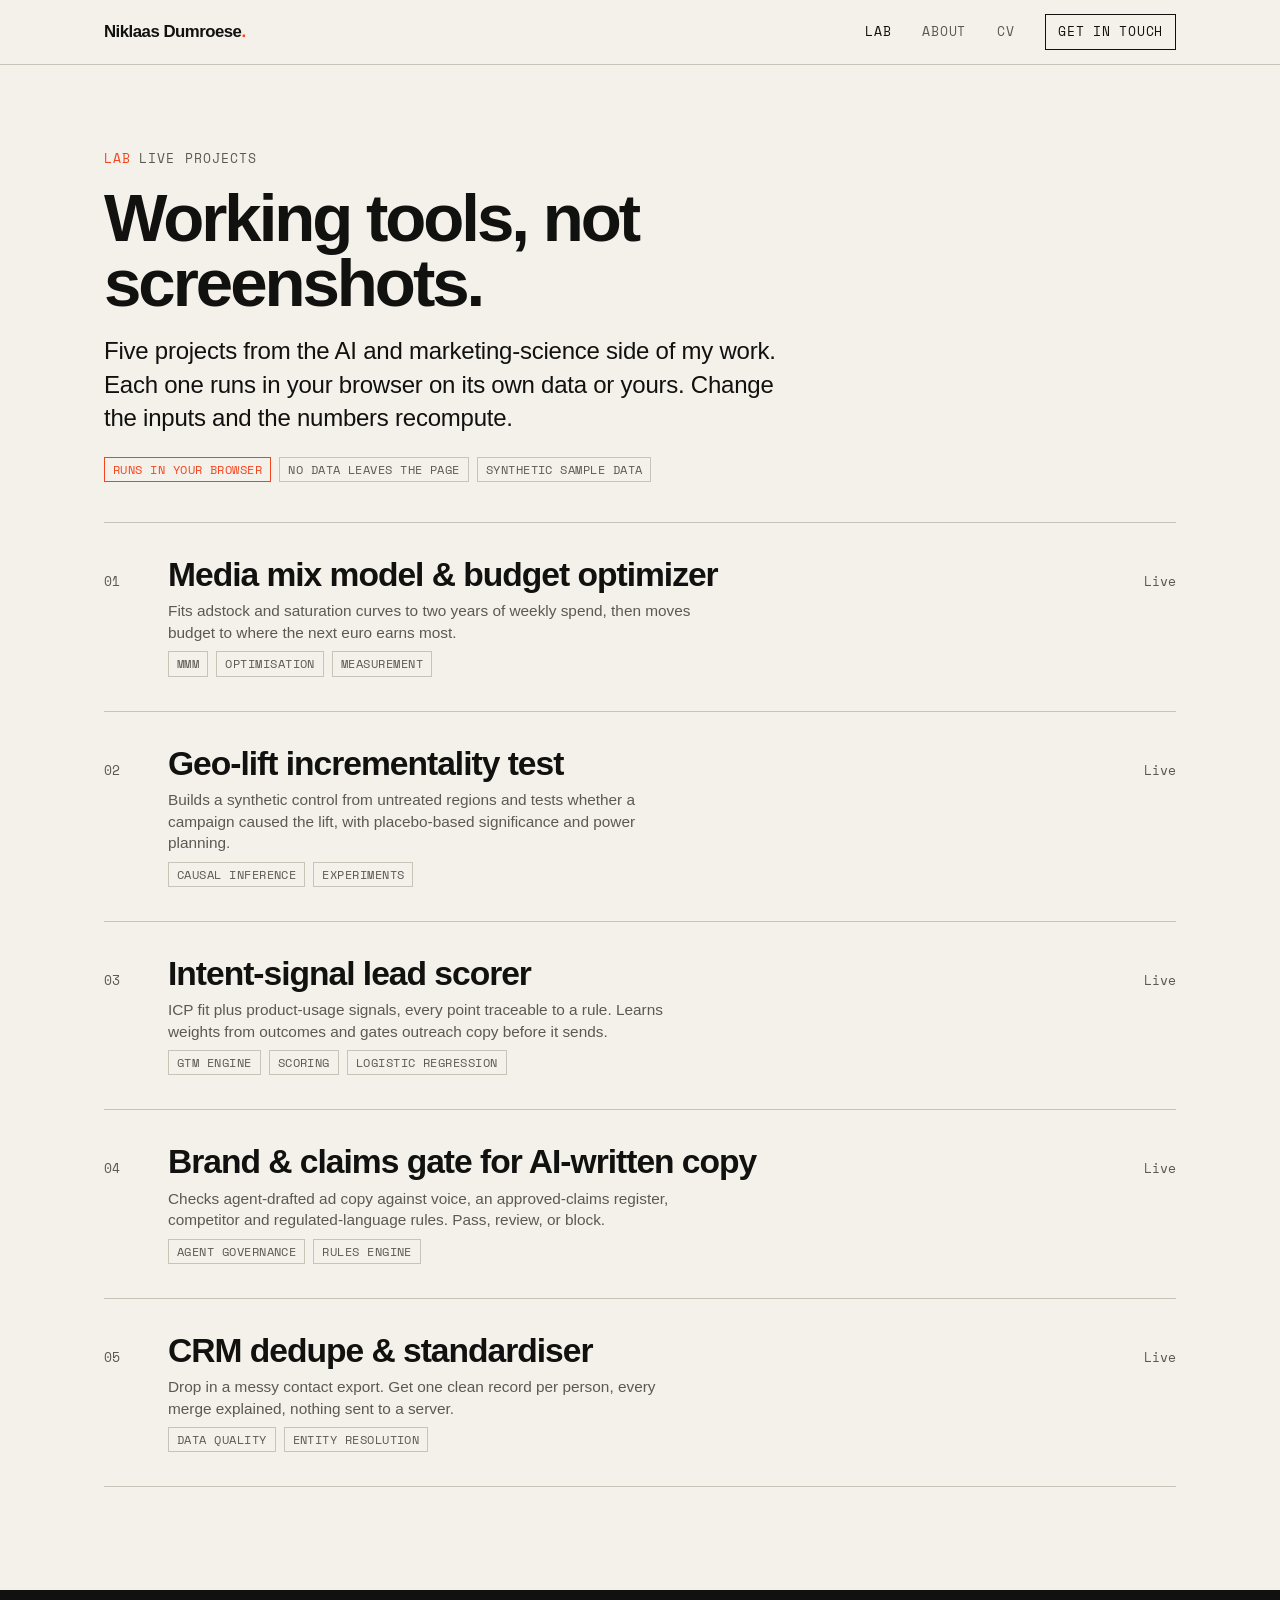
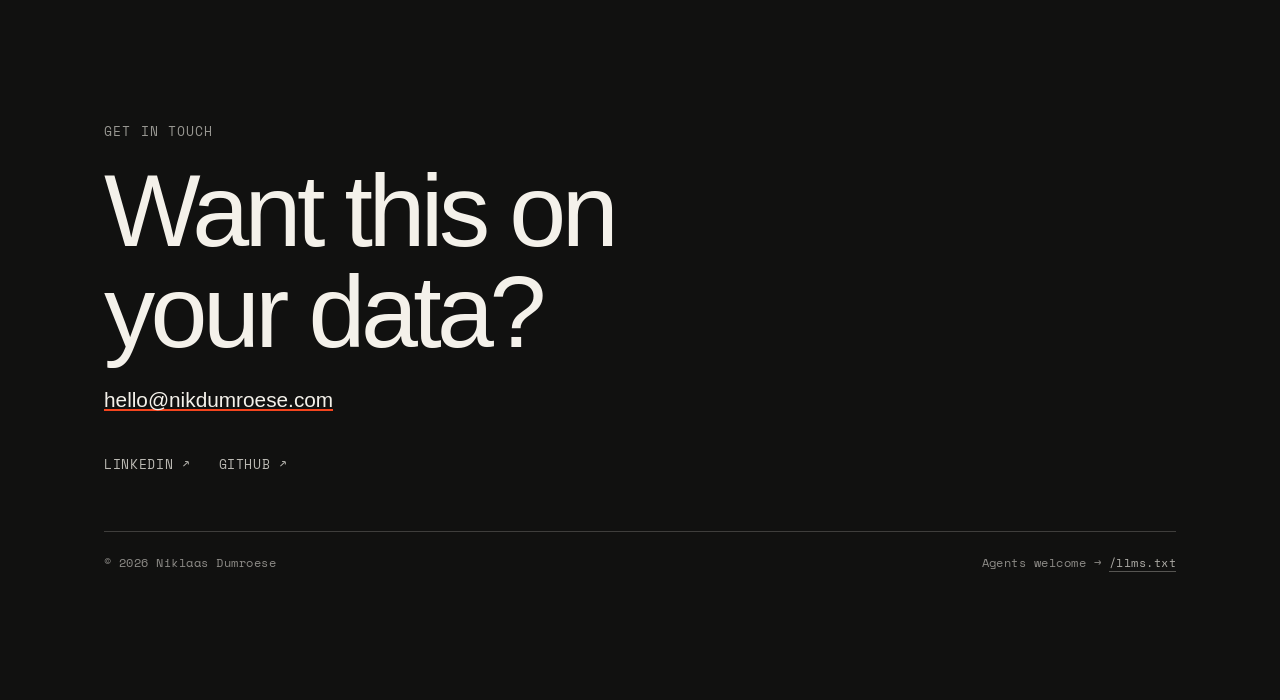
==== lab/index.html @ 2e61743e "Add Lab: five live in-browser AI/marketing-science demos MMM budget optimizer, geo-lift incrementali" ====
<!doctype html>
<html lang="en" class="no-js">
<head>
<script>document.documentElement.className=document.documentElement.className.replace("no-js","js");</script>
<meta charset="utf-8" />
<meta name="viewport" content="width=device-width, initial-scale=1" />
<title>Lab — Nik Dumroese</title>
<meta name="description" content="Five working AI and marketing-science tools you can run in the browser: media mix modelling, geo-lift testing, lead scoring, copy governance, CRM dedupe." />
<link rel="canonical" href="https://nikdumroese.com/lab/" />
<meta name="robots" content="index, follow" />
<meta name="author" content="Niklaas Dumroese" />
<meta name="theme-color" content="#F4F1EA" />
<link rel="icon" href="../assets/favicon.svg" type="image/svg+xml" />
<meta property="og:site_name" content="Niklaas Dumroese" />
<meta property="og:type" content="website" />
<meta property="og:url" content="https://nikdumroese.com/lab/" />
<meta property="og:title" content="Lab — Nik Dumroese" />
<meta property="og:description" content="Five working AI and marketing-science tools you can run in the browser: media mix modelling, geo-lift testing, lead scoring, copy governance, CRM dedupe." />
<meta property="og:image" content="https://nikdumroese.com/assets/og.png" />
<meta name="twitter:card" content="summary_large_image" />
<link rel="preconnect" href="https://fonts.googleapis.com" />
<link rel="preconnect" href="https://fonts.gstatic.com" crossorigin />
<link rel="stylesheet" href="https://fonts.googleapis.com/css2?family=Space+Mono:wght@400;700&display=swap" />
<meta name="color-scheme" content="light" />
<link rel="llms" type="text/markdown" href="/llms.txt" />
<link rel="stylesheet" href="../assets/styles.css" />
<link rel="stylesheet" href="../assets/lab.css" />
</head>
<body>
<a class="skip" href="#main">Skip to content</a>

<header class="nav">
  <div class="wrap nav__inner">
    <a class="brand" href="../index.html">Niklaas Dumroese<span class="dot">.</span></a>
    <button class="nav__toggle" aria-label="Menu" aria-expanded="false" aria-controls="menu"><span></span><span></span><span></span></button>
    <nav class="nav__links" id="menu" aria-label="Primary">
      <a href="index.html" aria-current="page">Lab</a>
      <a href="../about.html">About</a>
      <a href="../Nik_Dumroese_CV.pdf" download>CV</a>
      <a class="is-cta" href="#contact">Get in touch</a>
    </nav>
  </div>
</header>

<main id="main">
  <section class="lab-head wrap">
    <p class="kicker"><span class="idx">Lab</span> Live projects</p>
    <h1>Working tools, not screenshots.</h1>
    <p class="lead">Five projects from the AI and marketing-science side of my work. Each one runs in your browser on its own data or yours. Change the inputs and the numbers recompute.</p>
    <div class="lab-head__meta">
      <span class="tag tag--flag">Runs in your browser</span>
      <span class="tag">No data leaves the page</span>
      <span class="tag">Synthetic sample data</span>
    </div>
  </section>
  <section class="lab wrap">
    <div class="index">
      <a class="row reveal" href="mmm/">
        <span class="row__num">01</span>
        <span>
          <span class="row__title">Media mix model &amp; budget optimizer</span>
          <span class="row__desc">Fits adstock and saturation curves to two years of weekly spend, then moves budget to where the next euro earns most.</span>
          <span class="row__tags"><span class="tag">MMM</span><span class="tag">Optimisation</span><span class="tag">Measurement</span></span>
        </span>
        <span class="row__side"><span class="row__year">Live</span><span class="row__go">Open →</span></span>
      </a>
      <a class="row reveal" href="geo-lift/">
        <span class="row__num">02</span>
        <span>
          <span class="row__title">Geo-lift incrementality test</span>
          <span class="row__desc">Builds a synthetic control from untreated regions and tests whether a campaign caused the lift, with placebo-based significance and power planning.</span>
          <span class="row__tags"><span class="tag">Causal inference</span><span class="tag">Experiments</span></span>
        </span>
        <span class="row__side"><span class="row__year">Live</span><span class="row__go">Open →</span></span>
      </a>
      <a class="row reveal" href="lead-scorer/">
        <span class="row__num">03</span>
        <span>
          <span class="row__title">Intent-signal lead scorer</span>
          <span class="row__desc">ICP fit plus product-usage signals, every point traceable to a rule. Learns weights from outcomes and gates outreach copy before it sends.</span>
          <span class="row__tags"><span class="tag">GTM engine</span><span class="tag">Scoring</span><span class="tag">Logistic regression</span></span>
        </span>
        <span class="row__side"><span class="row__year">Live</span><span class="row__go">Open →</span></span>
      </a>
      <a class="row reveal" href="claims-check/">
        <span class="row__num">04</span>
        <span>
          <span class="row__title">Brand &amp; claims gate for AI-written copy</span>
          <span class="row__desc">Checks agent-drafted ad copy against voice, an approved-claims register, competitor and regulated-language rules. Pass, review, or block.</span>
          <span class="row__tags"><span class="tag">Agent governance</span><span class="tag">Rules engine</span></span>
        </span>
        <span class="row__side"><span class="row__year">Live</span><span class="row__go">Open →</span></span>
      </a>
      <a class="row reveal" href="crm-dedupe/">
        <span class="row__num">05</span>
        <span>
          <span class="row__title">CRM dedupe &amp; standardiser</span>
          <span class="row__desc">Drop in a messy contact export. Get one clean record per person, every merge explained, nothing sent to a server.</span>
          <span class="row__tags"><span class="tag">Data quality</span><span class="tag">Entity resolution</span></span>
        </span>
        <span class="row__side"><span class="row__year">Live</span><span class="row__go">Open →</span></span>
      </a>
    </div>
  </section>
</main>

<footer class="foot" id="contact">
  <div class="wrap">
    <p class="kicker">Get in touch</p>
    <p class="display">Want this on<br>your data?</p>
    <p class="foot__mail"><a class="mail" href="mailto:hello@nikdumroese.com">hello@nikdumroese.com</a></p>
    <div class="foot__links">
      <a href="https://linkedin.com/in/nikdumroese" target="_blank" rel="me noopener">LinkedIn ↗</a>
      <a href="https://github.com/nikdumroese" target="_blank" rel="me noopener">GitHub ↗</a>
    </div>
    <div class="foot__base">
      <span>© 2026 Niklaas Dumroese</span>
      <span>Agents welcome → <a href="/llms.txt">/llms.txt</a></span>
    </div>
  </div>
</footer>

<script src="../assets/analytics.js"></script>
<script src="../assets/app.js"></script>
</body>
</html>
---- assets/styles.css ----
/* Niklaas Dumroese — personal site
   Own design system. See design-system/MASTER.md */

/* ---------- tokens ---------- */
:root {
  --paper: #F4F1EA;
  --paper-2: #ECE8DE;
  --ink: #111110;
  --ink-60: #5B5952;
  --ink-20: #C9C4B8;
  --accent: #F5451E;
  --accent-2: #2438FF;
  --on-accent: #FFFFFF;

  --grotesque: "Helvetica Neue", Helvetica, Arial, sans-serif;
  --mono: "Space Mono", ui-monospace, SFMono-Regular, Menlo, monospace;

  --container: 1200px;
  --gutter: clamp(20px, 5vw, 64px);

  --z-nav: 50;
}

/* ---------- reset ---------- */
*, *::before, *::after { box-sizing: border-box; margin: 0; padding: 0; }
html { -webkit-text-size-adjust: 100%; scroll-behavior: smooth; }
@media (prefers-reduced-motion: reduce) { html { scroll-behavior: auto; } }

body {
  font-family: var(--grotesque);
  background: var(--paper);
  color: var(--ink);
  font-size: 17px;
  line-height: 1.5;
  -webkit-font-smoothing: antialiased;
  text-rendering: optimizeLegibility;
  overflow-x: hidden;
}

img { max-width: 100%; display: block; }
::selection { background: var(--accent); color: var(--on-accent); }

/* ---------- layout ---------- */
.wrap { max-width: var(--container); margin-inline: auto; padding-inline: var(--gutter); }
.section { padding-block: clamp(72px, 12vw, 160px); }
.rule { height: 1px; background: var(--ink-20); border: 0; }

/* ---------- type ---------- */
.kicker {
  font-family: var(--mono);
  font-size: 12.5px;
  letter-spacing: 0.09em;
  text-transform: uppercase;
  color: var(--ink-60);
  display: inline-flex;
  gap: 0.6em;
  align-items: baseline;
}
.kicker .idx { color: var(--accent); }

h1, h2, h3 { font-weight: 700; letter-spacing: -0.035em; line-height: 1.02; }
.display {
  font-size: clamp(2.8rem, 8.5vw, 6.4rem);
  letter-spacing: -0.045em;
  line-height: 0.98;
}
h2.big { font-size: clamp(2rem, 5vw, 3.6rem); letter-spacing: -0.04em; line-height: 1.0; }
h3 { font-size: clamp(1.25rem, 2.4vw, 1.75rem); letter-spacing: -0.02em; }
.lead {
  font-size: clamp(1.15rem, 2.1vw, 1.5rem);
  line-height: 1.4;
  max-width: 30ch;
  letter-spacing: -0.01em;
}
p { max-width: 68ch; }
.muted { color: var(--ink-60); }
.accent { color: var(--accent); }

/* ---------- links ---------- */
a { color: inherit; text-decoration: none; }
.link {
  color: var(--ink);
  background-image: linear-gradient(var(--accent), var(--accent));
  background-repeat: no-repeat;
  background-position: 0 100%;
  background-size: 0% 2px;
  transition: background-size .22s ease, color .22s ease;
  padding-bottom: 2px;
}
.link:hover, .link:focus-visible { color: var(--accent); background-size: 100% 2px; }

:focus-visible { outline: 2px solid var(--accent); outline-offset: 2px; border-radius: 1px; }

/* ---------- buttons ---------- */
.btn {
  display: inline-flex; align-items: center; gap: 0.6em;
  min-height: 48px; padding: 0 1.25rem;
  font-family: var(--mono); font-size: 13px; letter-spacing: 0.04em;
  text-transform: uppercase; cursor: pointer;
  border: 1px solid var(--ink); background: var(--ink); color: var(--paper);
  transition: background .2s ease, color .2s ease, border-color .2s ease;
}
.btn:hover, .btn:focus-visible { background: var(--accent); border-color: var(--accent); color: var(--on-accent); }
.btn--ghost { background: transparent; color: var(--ink); }
.btn--ghost:hover, .btn--ghost:focus-visible { background: var(--ink); color: var(--paper); border-color: var(--ink); }
.btn .arrow { transition: transform .2s ease; }
.btn:hover .arrow { transform: translateX(3px); }

/* ---------- nav ---------- */
.nav {
  position: sticky; top: 0; z-index: var(--z-nav);
  background: color-mix(in srgb, var(--paper) 88%, transparent);
  backdrop-filter: saturate(120%) blur(8px);
  border-bottom: 1px solid var(--ink-20);
}
.nav__inner { display: flex; align-items: center; justify-content: space-between; height: 64px; }
.brand { font-weight: 700; letter-spacing: -0.03em; font-size: 1.05rem; }
.brand .dot { color: var(--accent); }
.nav__links { display: flex; align-items: center; gap: clamp(14px, 2.4vw, 34px); }
.nav__links a { font-family: var(--mono); font-size: 12.5px; letter-spacing: 0.06em; text-transform: uppercase; color: var(--ink-60); transition: color .2s ease; }
.nav__links a:hover, .nav__links a[aria-current="page"] { color: var(--ink); }
.nav__links a.is-cta { color: var(--ink); border: 1px solid var(--ink); padding: 8px 12px; }
.nav__links a.is-cta:hover { background: var(--accent); border-color: var(--accent); color: var(--on-accent); }
.nav__toggle { display: none; }

/* ---------- hero ---------- */
.hero { padding-top: clamp(48px, 8vw, 96px); padding-bottom: clamp(48px, 8vw, 96px); }
.hero .display { max-width: 16ch; margin-top: 1.2rem; }
.hero--tall { min-height: calc(100svh - 64px); padding-bottom: clamp(48px, 8vh, 96px); }
.hero__row { display: grid; grid-template-columns: 1.4fr 1fr; gap: clamp(24px, 5vw, 72px); align-items: end; margin-top: clamp(28px, 5vw, 56px); }
.now { border-top: 2px solid var(--ink); padding-top: 16px; }
.now .kicker { margin-bottom: 14px; }
.now__role { font-weight: 700; font-size: clamp(1.15rem, 2vw, 1.5rem); letter-spacing: -0.03em; line-height: 1.08; }
.now__list { list-style: none; margin-top: 18px; display: grid; gap: 0; }
.now__list li { color: var(--ink-60); font-size: 0.96rem; padding-block: 10px; border-top: 1px solid var(--ink-20); }
.hero__cta { display: flex; flex-wrap: wrap; gap: 14px; margin-top: clamp(28px, 4vw, 40px); align-items: center; }
.hero__avail { font-family: var(--mono); font-size: 12.5px; color: var(--ink-60); display: inline-flex; align-items: center; gap: 8px; }
.hero__avail::before { content:""; width: 8px; height: 8px; border-radius: 50%; background: var(--accent); box-shadow: 0 0 0 3px color-mix(in srgb, var(--accent) 25%, transparent); }

/* ---------- work index (list, never bento) ---------- */
.index { border-top: 1px solid var(--ink-20); }
.row {
  display: grid; grid-template-columns: auto 1fr auto; gap: clamp(16px, 4vw, 48px);
  align-items: baseline; padding-block: clamp(22px, 3vw, 34px);
  border-bottom: 1px solid var(--ink-20);
  transition: padding-left .25s ease, color .25s ease;
}
a.row:hover { padding-left: 12px; }
a.row:hover .row__title { color: var(--accent); }
.row__num { font-family: var(--mono); color: var(--ink-60); font-size: 13px; }
.row__title { display: block; font-weight: 700; font-size: clamp(1.3rem, 3.4vw, 2.1rem); letter-spacing: -0.03em; line-height: 1.05; }
.row__meta { font-family: var(--mono); font-size: 12px; color: var(--ink-60); text-transform: uppercase; letter-spacing: 0.05em; }
.row__tags { margin-top: 8px; display: flex; flex-wrap: wrap; gap: 8px; }
.row__desc { display: block; color: var(--ink-60); font-size: 0.96rem; line-height: 1.4; margin-top: 8px; max-width: 62ch; }
a.row:hover .row__desc { color: var(--ink); }
.tag { font-family: var(--mono); font-size: 11.5px; letter-spacing: 0.04em; text-transform: uppercase; color: var(--ink-60); border: 1px solid var(--ink-20); padding: 3px 8px; }
.tag--flag { color: var(--accent); border-color: var(--accent); }
.row__side { text-align: right; }
.row__year { font-family: var(--mono); font-size: 13px; color: var(--ink-60); display: block; }
.row__go { font-family: var(--mono); font-size: 12px; color: var(--ink); opacity: 0; transition: opacity .2s ease; }
a.row:hover .row__go { opacity: 1; color: var(--accent); }

/* ---------- capabilities ---------- */
.caps { display: grid; grid-template-columns: repeat(3, 1fr); gap: clamp(20px, 4vw, 48px); }
.cap h3 { margin-bottom: 10px; min-height: 2.1em; }
.cap p { color: var(--ink-60); font-size: 0.98rem; }
.cap .kicker { margin-bottom: 16px; }

/* ---------- stack marquee ---------- */
.marquee { overflow: hidden; border-block: 1px solid var(--ink-20); padding-block: 18px; }
.marquee__track { display: flex; gap: 48px; width: max-content; animation: slide 34s linear infinite; }
.marquee:hover .marquee__track { animation-play-state: paused; }
.marquee span { font-family: var(--mono); font-size: 14px; letter-spacing: 0.04em; color: var(--ink-60); text-transform: uppercase; white-space: nowrap; }
.marquee span b { color: var(--ink); font-weight: 700; }
@keyframes slide { to { transform: translateX(-50%); } }
@media (prefers-reduced-motion: reduce) { .marquee__track { animation: none; } }

/* ---------- accordion (home work) ---------- */
.accordion { border-top: 1px solid var(--ink-20); }
.acc { border-bottom: 1px solid var(--ink-20); }
.acc > summary {
  list-style: none; cursor: pointer;
  display: grid; grid-template-columns: 1fr auto; align-items: center;
  gap: clamp(14px, 3vw, 40px); padding-block: clamp(20px, 3vw, 30px);
}
.acc > summary::-webkit-details-marker { display: none; }
.acc > summary:hover .acc__title { color: var(--accent); }
.acc__title { font-weight: 700; font-size: clamp(1.25rem, 3vw, 1.9rem); letter-spacing: -0.03em; line-height: 1.08; transition: color .2s ease; }
.acc__mark { position: relative; width: 16px; height: 16px; flex: none; }
.acc__mark::before, .acc__mark::after { content: ""; position: absolute; background: var(--ink); transition: transform .25s ease, background .2s ease; }
.acc__mark::before { top: 7px; left: 0; width: 16px; height: 2px; }
.acc__mark::after { top: 0; left: 7px; width: 2px; height: 16px; }
.acc[open] > summary .acc__mark::after { transform: scaleY(0); }
.acc[open] > summary .acc__mark::before { background: var(--accent); }
.acc[open] > summary .acc__title { color: var(--accent); }
.acc__panel { padding: 4px 0 clamp(28px, 4vw, 44px); }
.acc__panel.case__grid { margin-top: 0; }
.acc__panel .case__body h3:first-child { margin-top: 0; }
.acc__panel .meta { position: static; top: auto; }
.acc__panel .index { border-top: 1px solid var(--ink-20); }
.acc__panel .row { grid-template-columns: 1fr auto; }

/* ---------- case study (work page) ---------- */
.case { padding-block: clamp(56px, 8vw, 110px); border-bottom: 1px solid var(--ink-20); }
.case__head { display: grid; grid-template-columns: 1fr; gap: 18px; }
.case h2 { max-width: 20ch; }
.case__grid { display: grid; grid-template-columns: 240px 1fr; gap: clamp(28px, 5vw, 72px); margin-top: clamp(28px, 4vw, 44px); align-items: start; }
.meta { border-top: 2px solid var(--ink); padding-top: 16px; position: sticky; top: 88px; }
.meta dl { display: grid; grid-template-columns: 1fr; gap: 14px; }
.meta dt { font-family: var(--mono); font-size: 11px; letter-spacing: 0.08em; text-transform: uppercase; color: var(--ink-60); margin-bottom: 3px; }
.meta dd { font-size: 0.98rem; line-height: 1.3; }
.case__body h3 { margin: 28px 0 10px; }
.case__body h3:first-child { margin-top: 0; }
.case__body p { color: var(--ink); margin-bottom: 12px; }
.case__body p.muted { color: var(--ink-60); }
.case__body ul { list-style: none; margin: 10px 0 4px; padding: 0; max-width: 68ch; }
.case__body li { padding-left: 22px; position: relative; margin-bottom: 8px; color: var(--ink); }
.case__body li::before { content: "→"; position: absolute; left: 0; color: var(--accent); font-family: var(--mono); }
.stat-strip { display: flex; flex-wrap: wrap; gap: clamp(20px, 4vw, 48px); margin-top: 22px; padding-top: 20px; border-top: 1px solid var(--ink-20); }
.stat .n { font-weight: 700; font-size: clamp(1.6rem, 3.5vw, 2.4rem); letter-spacing: -0.03em; display: block; white-space: nowrap; }
.stat .l { font-family: var(--mono); font-size: 11.5px; text-transform: uppercase; letter-spacing: 0.05em; color: var(--ink-60); }

/* ---------- about / prose ---------- */
.prose p { font-size: 1.12rem; line-height: 1.6; margin-bottom: 1.1rem; }
.prose p .link { font-weight: 700; }

/* ---------- about (prose + photo) ---------- */
.about-grid { display: grid; grid-template-columns: minmax(0, 1fr) 340px; gap: clamp(32px, 6vw, 80px); align-items: start; }
.about-grid .prose { max-width: 62ch; }
.about-photo { position: sticky; top: 96px; margin: 0; }
.about-photo img { width: 100%; height: auto; background: #fff; border: 1px solid var(--ink-20); }
.timeline { border-top: 1px solid var(--ink-20); }
.tl-row { display: grid; grid-template-columns: 180px 1fr; gap: clamp(16px, 4vw, 40px); padding-block: 26px; border-bottom: 1px solid var(--ink-20); }
.tl-row .when { font-family: var(--mono); font-size: 12.5px; color: var(--ink-60); letter-spacing: 0.03em; }
.tl-row .role { font-weight: 700; font-size: 1.15rem; letter-spacing: -0.02em; }
.tl-row .co { color: var(--ink-60); }
.tl-row p { color: var(--ink-60); margin-top: 8px; font-size: 0.98rem; }
.skills-grid { display: grid; grid-template-columns: repeat(2, 1fr); gap: clamp(20px, 4vw, 40px); }
.skills-grid .kicker { margin-bottom: 12px; }
.skills-grid ul { list-style: none; }
.skills-grid li { padding-block: 7px; border-bottom: 1px solid var(--ink-20); font-size: 0.98rem; }

/* ---------- footer / contact ---------- */
.foot { background: var(--ink); color: var(--paper); }
.foot .wrap { padding-block: clamp(64px, 10vw, 128px); }
.foot .kicker { color: color-mix(in srgb, var(--paper) 60%, transparent); }
.foot .kicker .idx { color: var(--accent); }
.foot .display { color: var(--paper); }
.foot a.mail { color: var(--paper); background-image: linear-gradient(var(--accent), var(--accent)); background-repeat: no-repeat; background-position: 0 100%; background-size: 100% 2px; transition: background-size .22s ease, color .2s; }
.foot a.mail:hover { color: var(--accent); background-size: 100% 3px; }
.foot__links { display: flex; flex-wrap: wrap; gap: 28px; margin-top: 40px; }
.foot__links a { font-family: var(--mono); font-size: 13px; letter-spacing: 0.05em; text-transform: uppercase; color: color-mix(in srgb, var(--paper) 75%, transparent); transition: color .2s ease; }
.foot__links a:hover { color: var(--accent); }
.foot__base { display: flex; justify-content: space-between; flex-wrap: wrap; gap: 12px; margin-top: 56px; padding-top: 22px; border-top: 1px solid color-mix(in srgb, var(--paper) 20%, transparent); }
.foot__base span { font-family: var(--mono); font-size: 12px; color: color-mix(in srgb, var(--paper) 55%, transparent); letter-spacing: 0.04em; }
.foot__base a { color: color-mix(in srgb, var(--paper) 70%, transparent); text-decoration: none; border-bottom: 1px solid color-mix(in srgb, var(--paper) 30%, transparent); transition: color .2s ease, border-color .2s ease; }
.foot__base a:hover { color: var(--accent); border-color: var(--accent); }

/* ---------- CV page ---------- */
.cv-head { padding-top: clamp(40px, 7vw, 80px); }
.cv-head .name { font-size: clamp(2.6rem, 7vw, 5rem); letter-spacing: -0.045em; line-height: 0.98; font-weight: 700; }
.cv-head .role { font-family: var(--mono); font-size: 13px; letter-spacing: 0.12em; text-transform: uppercase; color: var(--accent); margin-top: 14px; }
.cv-head .summary { max-width: 62ch; margin-top: 22px; font-size: 1.12rem; line-height: 1.55; color: var(--ink); }
.cv-grid { display: grid; grid-template-columns: 1fr 300px; gap: clamp(32px, 6vw, 80px); margin-top: clamp(40px, 6vw, 64px); align-items: start; }
.cv-sec + .cv-sec { margin-top: clamp(28px, 4vw, 44px); }
.cv-sec > .kicker { display: block; margin-bottom: 18px; padding-bottom: 8px; border-bottom: 2px solid var(--ink); }
.cv-job + .cv-job { margin-top: 26px; }
.cv-job__top { display: flex; justify-content: space-between; align-items: baseline; gap: 16px; flex-wrap: wrap; }
.cv-job__title { font-weight: 700; font-size: 1.15rem; letter-spacing: -0.02em; }
.cv-job__co { color: var(--ink-60); font-weight: 400; }
.cv-job__date { font-family: var(--mono); font-size: 12px; color: var(--ink-60); white-space: nowrap; letter-spacing: 0.03em; }
.cv-job ul { list-style: none; margin: 12px 0 0; padding: 0; max-width: 70ch; }
.cv-job li { position: relative; padding-left: 22px; margin-bottom: 8px; color: var(--ink); font-size: 0.98rem; line-height: 1.45; }
.cv-job li::before { content: "→"; position: absolute; left: 0; color: var(--accent); font-family: var(--mono); }
.cv-aside { position: sticky; top: 88px; }
.cv-block + .cv-block { margin-top: 26px; }
.cv-block > .kicker { display: block; margin-bottom: 12px; padding-bottom: 7px; border-bottom: 1px solid var(--ink-20); }
.cv-block .contact-line { display: block; margin-bottom: 8px; font-size: 0.96rem; }
.cv-block ul { list-style: none; }
.cv-block li { padding-block: 6px; border-bottom: 1px solid var(--ink-20); font-size: 0.94rem; line-height: 1.35; }
.cv-block li:last-child { border-bottom: 0; }
.cv-block .skill-cat { font-family: var(--mono); font-size: 11px; text-transform: uppercase; letter-spacing: 0.06em; color: var(--accent); display: block; margin: 14px 0 6px; }
.cv-block .skill-cat:first-child { margin-top: 0; }
.cv-download { text-align: center; padding-block: clamp(48px, 8vw, 96px); }
.cv-download .kicker { justify-content: center; margin-bottom: 18px; }
.cv-download h2 { margin-bottom: 24px; }

/* ---------- reveal ---------- */
.reveal { opacity: 1; }
.js .reveal { opacity: 0; transform: translateY(10px); transition: opacity .5s ease, transform .5s ease; }
.js .reveal.in { opacity: 1; transform: none; }
@media (prefers-reduced-motion: reduce) { .js .reveal { opacity: 1; transform: none; transition: none; } }

/* ---------- responsive ---------- */
@media (max-width: 860px) {
  body { font-size: 16px; }
  .hero__row { grid-template-columns: 1fr; align-items: start; }
  .hero--tall { min-height: 0; padding-bottom: clamp(36px, 9vw, 64px); }
  .caps { grid-template-columns: 1fr; }
  .case__grid { grid-template-columns: 1fr; }
  .meta { position: static; }
  .skills-grid { grid-template-columns: 1fr; }
  .about-grid { grid-template-columns: 1fr; gap: clamp(24px, 6vw, 36px); }
  .about-photo { position: static; order: -1; max-width: 320px; }
  .cv-grid { grid-template-columns: 1fr; }
  .cv-aside { position: static; }
  .tl-row { grid-template-columns: 1fr; gap: 6px; }
  .row { grid-template-columns: auto 1fr; }
  .row__side { grid-column: 2; text-align: left; }
  .nav__links { position: fixed; inset: 64px 0 auto 0; background: var(--paper); border-bottom: 1px solid var(--ink-20); flex-direction: column; align-items: flex-start; gap: 0; padding: 8px var(--gutter) 20px; transform: translateY(-120%); transition: transform .28s ease; }
  .nav__links.open { transform: none; }
  .nav__links a { padding-block: 12px; font-size: 15px; width: 100%; }
  .nav__links a.is-cta { border: 0; padding: 12px 0; color: var(--accent); }
  .nav__toggle { display: inline-flex; flex-direction: column; gap: 5px; background: none; border: 0; cursor: pointer; padding: 8px; }
  .nav__toggle span { width: 24px; height: 2px; background: var(--ink); transition: transform .2s ease, opacity .2s ease; }
  .nav__toggle.open span:nth-child(1) { transform: translateY(7px) rotate(45deg); }
  .nav__toggle.open span:nth-child(2) { opacity: 0; }
  .nav__toggle.open span:nth-child(3) { transform: translateY(-7px) rotate(-45deg); }
}

/* ---------- print (CV) ---------- */
@page { size: A4; margin: 12mm 14mm; }
@media print {
  .nav, .foot, .cv-download, .marquee, .skip { display: none !important; }
  body { background: #fff; color: #000; font-size: 9.4pt; line-height: 1.34; }
  .wrap { max-width: none; padding-inline: 0; }
  .section, .cv-head { padding-block: 0 !important; }
  .cv-head { padding-top: 0 !important; }
  .cv-head .name { font-size: 22pt; }
  .cv-head .role { font-size: 9pt; margin-top: 6px; }
  .cv-head .summary { font-size: 9.4pt; margin-top: 10px; line-height: 1.4; }
  .cv-grid { grid-template-columns: 1fr 220px; gap: 24px; margin-top: 16px; }
  .cv-aside { position: static; }
  .cv-sec > .kicker, .cv-block > .kicker { margin-bottom: 8px; padding-bottom: 4px; }
  .cv-job + .cv-job { margin-top: 12px; }
  .cv-job__title { font-size: 10pt; }
  .cv-job__date { font-size: 8.5pt; }
  .cv-job ul { margin-top: 6px; }
  .cv-job li { margin-bottom: 3px; font-size: 9.2pt; line-height: 1.32; padding-left: 16px; }
  .cv-block + .cv-block { margin-top: 14px; }
  .cv-block .skill-cat { margin: 8px 0 3px; font-size: 8pt; }
  .cv-block p { font-size: 8.4pt !important; line-height: 1.32 !important; margin: 0; }
  .cv-block li { padding-block: 3px; font-size: 8.6pt; }
  .reveal { opacity: 1 !important; transform: none !important; }
  a { color: #000; }
  .cv-job, .cv-block { break-inside: avoid; }
}
---- assets/lab.css ----
/* Lab — live, in-browser project demos.
   Extends styles.css tokens; see design-system/MASTER.md. List/index layout, never bento. */

[hidden] { display: none !important; }
.mt-sm { margin-top: 12px; }
.mt-md { margin-top: 24px; }

.skip { position: absolute; left: -9999px; }
.skip:focus { left: var(--gutter); top: 12px; z-index: 100; background: var(--ink); color: var(--paper); padding: 10px 14px; }

/* ---------- footer variant (no inline styles) ---------- */
.foot .display { max-width: 14ch; margin-top: 18px; }
.foot__mail { margin-top: 22px; font-size: 1.3rem; }

/* ---------- homepage lab section ---------- */
.lab-intro { margin-top: 18px; max-width: 56ch; color: var(--ink-60); }
.lab-list { margin-top: 28px; }
.lab-list .row { grid-template-columns: auto 1fr auto; }
.lab-more { margin-top: 24px; }

/* ---------- lab page head ---------- */
.lab-head { padding-top: clamp(40px, 7vw, 80px); padding-bottom: clamp(24px, 4vw, 40px); }
.lab-head h1 { font-size: clamp(2.2rem, 6vw, 4.2rem); letter-spacing: -0.045em; line-height: 0.98; max-width: 18ch; margin-top: 14px; }
.lab-head .lead { max-width: 52ch; margin-top: 18px; }
.lab-head__meta { display: flex; flex-wrap: wrap; gap: 8px; margin-top: 22px; }
.crumb { font-family: var(--mono); font-size: 12px; letter-spacing: 0.06em; text-transform: uppercase; color: var(--ink-60); }
.crumb a:hover { color: var(--accent); }

/* ---------- workspace: controls + output ---------- */
.lab { padding-bottom: clamp(56px, 8vw, 110px); }
.lab-grid { display: grid; grid-template-columns: 300px minmax(0, 1fr); gap: clamp(28px, 5vw, 64px); align-items: start; }
.lab-controls { border-top: 2px solid var(--ink); padding-top: 16px; position: sticky; top: 88px; max-height: calc(100vh - 104px); overflow-y: auto; padding-right: 4px; }
.lab-out { min-width: 0; display: grid; gap: clamp(32px, 5vw, 56px); }
.lab-block { border-top: 2px solid var(--ink); padding-top: 16px; min-width: 0; }
.lab-block > .kicker { display: flex; margin-bottom: 14px; }
.lab-block h2 { font-size: clamp(1.3rem, 2.6vw, 1.9rem); letter-spacing: -0.03em; margin-bottom: 8px; }
.lab-block p { color: var(--ink-60); font-size: 0.98rem; }
.lab-block p + p { margin-top: 10px; }
.lab-block .stat-strip { margin-top: 16px; }

/* ---------- tabs ---------- */
.tabs { display: flex; flex-wrap: wrap; gap: 0; border-bottom: 1px solid var(--ink-20); margin-bottom: 24px; }
.tab { font-family: var(--mono); font-size: 12.5px; letter-spacing: 0.06em; text-transform: uppercase; color: var(--ink-60); background: none; border: 0; border-bottom: 2px solid transparent; padding: 12px 14px; min-height: 44px; cursor: pointer; margin-bottom: -1px; transition: color .2s ease, border-color .2s ease; }
.tab:hover { color: var(--ink); }
.tab[aria-selected="true"] { color: var(--ink); border-bottom-color: var(--accent); }
[role="tabpanel"][hidden] { display: none; }

/* ---------- form fields ---------- */
.field { display: grid; gap: 6px; padding-block: 12px; border-bottom: 1px solid var(--ink-20); }
.field:last-child { border-bottom: 0; }
.field__top { display: flex; justify-content: space-between; align-items: baseline; gap: 12px; }
.field label, .field .label { font-family: var(--mono); font-size: 11.5px; letter-spacing: 0.07em; text-transform: uppercase; color: var(--ink-60); }
.field output, .field .val { font-family: var(--mono); font-size: 13px; color: var(--ink); white-space: nowrap; }
.field .hint { font-size: 0.86rem; color: var(--ink-60); line-height: 1.35; }
.group-label { display: block; font-family: var(--mono); font-size: 11px; letter-spacing: 0.08em; text-transform: uppercase; color: var(--accent); margin: 18px 0 2px; }
.group-label:first-child { margin-top: 0; }

.input, .select, .textarea {
  width: 100%; min-height: 44px; padding: 10px 12px;
  font: inherit; font-size: 15px; color: var(--ink);
  background: var(--paper); border: 1px solid var(--ink-20); border-radius: 0;
  transition: border-color .2s ease;
}
.input:hover, .select:hover, .textarea:hover { border-color: var(--ink-60); }
.input:focus, .select:focus, .textarea:focus { border-color: var(--ink); outline: 2px solid var(--accent); outline-offset: 2px; }
.select { appearance: none; background-image: linear-gradient(45deg, transparent 50%, var(--ink) 50%), linear-gradient(135deg, var(--ink) 50%, transparent 50%); background-position: calc(100% - 18px) 50%, calc(100% - 13px) 50%; background-size: 5px 5px; background-repeat: no-repeat; padding-right: 34px; cursor: pointer; }
.textarea { min-height: 180px; resize: vertical; line-height: 1.5; }
.textarea--code { font-family: var(--mono); font-size: 12.5px; min-height: 220px; white-space: pre; }

input[type="range"] { width: 100%; accent-color: var(--accent); min-height: 28px; cursor: pointer; }
input[type="checkbox"], input[type="radio"] { accent-color: var(--accent); width: 18px; height: 18px; cursor: pointer; flex: none; }
input[type="file"] { font-family: var(--mono); font-size: 12px; max-width: 100%; }

.check { display: flex; align-items: center; gap: 10px; min-height: 36px; cursor: pointer; font-size: 0.95rem; }
.checks { display: grid; grid-template-columns: repeat(auto-fill, minmax(140px, 1fr)); gap: 0 12px; max-height: 260px; overflow-y: auto; border: 1px solid var(--ink-20); padding: 6px 10px; }

.btns { display: flex; flex-wrap: wrap; gap: 10px; margin-top: 14px; }
.btn--sm { min-height: 44px; padding: 0 0.9rem; font-size: 12px; }

/* segmented presets */
.seg { display: flex; flex-wrap: wrap; border: 1px solid var(--ink); }
.seg button { flex: 1 1 auto; min-height: 40px; padding: 0 10px; font-family: var(--mono); font-size: 11.5px; letter-spacing: 0.05em; text-transform: uppercase; background: transparent; color: var(--ink); border: 0; border-right: 1px solid var(--ink); cursor: pointer; transition: background .2s ease, color .2s ease; }
.seg button:last-child { border-right: 0; }
.seg button:hover { background: var(--paper-2); }
.seg button[aria-pressed="true"] { background: var(--ink); color: var(--paper); }

/* ---------- charts (SVG, geometry via attributes) ---------- */
.chart { width: 100%; overflow: hidden; }
.chart svg { display: block; width: 100%; height: auto; overflow: visible; }
.chart .grid { stroke: var(--ink-20); stroke-width: 1; }
.chart .axis { stroke: var(--ink-60); stroke-width: 1; }
.chart .tick { font-family: var(--mono); font-size: 10.5px; fill: var(--ink-60); }
.chart .lbl { font-family: var(--mono); font-size: 11px; fill: var(--ink); }
.chart .lbl--muted { fill: var(--ink-60); }
.chart .s-ink { fill: none; stroke: var(--ink); stroke-width: 1.75; }
.chart .s-accent { fill: none; stroke: var(--accent); stroke-width: 2.25; }
.chart .s-muted { fill: none; stroke: var(--ink-60); stroke-width: 1.25; stroke-dasharray: 4 3; }
.chart .s-faint { fill: none; stroke: var(--ink-20); stroke-width: 1; }
.chart .band { fill: var(--ink); fill-opacity: 0.08; stroke: none; }
.chart .area { fill: var(--accent); fill-opacity: 0.14; stroke: none; }
.chart .b-ink { fill: var(--ink); }
.chart .b-accent { fill: var(--accent); }
.chart .b-muted { fill: var(--ink-20); }
.chart .b-mid { fill: var(--ink-60); }
.chart .dot-accent { fill: var(--accent); stroke: var(--paper); stroke-width: 1.5; }
.chart .dot-ink { fill: var(--ink); stroke: var(--paper); stroke-width: 1.5; }
.chart .marker { stroke: var(--accent); stroke-width: 1.25; stroke-dasharray: 3 3; }
.chart .hit { fill: transparent; cursor: crosshair; }

.legend { display: flex; flex-wrap: wrap; gap: 6px 18px; margin-top: 10px; font-family: var(--mono); font-size: 11.5px; color: var(--ink-60); text-transform: uppercase; letter-spacing: 0.04em; }
.legend span { display: inline-flex; align-items: center; gap: 8px; }
.legend i { display: inline-block; width: 16px; height: 0; border-top: 2px solid var(--ink); }
.legend i.k-accent { border-top: 3px solid var(--accent); }
.legend i.k-muted { border-top: 2px dashed var(--ink-60); }
.legend i.k-band { height: 10px; border: 0; background: color-mix(in srgb, var(--ink) 12%, transparent); }
.legend i.k-bar { height: 10px; width: 10px; border: 0; background: var(--ink); }
.legend i.k-bar-accent { height: 10px; width: 10px; border: 0; background: var(--accent); }
.legend i.k-bar-muted { height: 10px; width: 10px; border: 0; background: var(--ink-20); }

.tip { position: fixed; pointer-events: none; z-index: 80; background: var(--ink); color: var(--paper); font-family: var(--mono); font-size: 11.5px; line-height: 1.45; padding: 8px 10px; max-width: 260px; opacity: 0; transition: opacity .12s ease; }
.tip.on { opacity: 1; }

/* ---------- tables ---------- */
.tbl-wrap { width: 100%; overflow-x: auto; border-top: 1px solid var(--ink-20); }
.tbl { width: 100%; border-collapse: collapse; font-size: 0.92rem; }
.tbl th { font-family: var(--mono); font-size: 11px; font-weight: 400; letter-spacing: 0.07em; text-transform: uppercase; color: var(--ink-60); text-align: left; padding: 10px 10px 8px 0; border-bottom: 1px solid var(--ink-20); white-space: nowrap; }
.tbl td { padding: 10px 10px 10px 0; border-bottom: 1px solid var(--ink-20); vertical-align: top; }
.tbl .num { font-family: var(--mono); font-size: 12.5px; text-align: right; white-space: nowrap; }
.tbl th.num { text-align: right; }
.tbl tr.is-sel td { background: var(--paper-2); }
.tbl tbody tr.clickable { cursor: pointer; }
.tbl tbody tr.clickable:hover td { background: var(--paper-2); }
.tbl .pos { color: var(--ink); font-weight: 700; }
.tbl .neg { color: var(--accent); font-weight: 700; }
.tbl .old { color: var(--ink-60); text-decoration: line-through; }

/* ---------- status chips (reuses .tag) ---------- */
.tag--ok { color: var(--ink); border-color: var(--ink); }
.tag--warn { color: var(--accent); border-color: var(--accent); }
.tag--stop { color: var(--on-accent); background: var(--accent); border-color: var(--accent); }
.tag--ink { color: var(--paper); background: var(--ink); border-color: var(--ink); }

.verdict { display: flex; flex-wrap: wrap; align-items: baseline; gap: 12px 18px; padding: 18px 0; border-block: 2px solid var(--ink); }
.verdict__v { font-weight: 700; font-size: clamp(1.6rem, 4vw, 2.6rem); letter-spacing: -0.04em; line-height: 1; }
.verdict__v.is-stop, .verdict__v.is-warn { color: var(--accent); }
.verdict__why { color: var(--ink-60); font-size: 0.98rem; flex: 1 1 260px; }

/* ---------- findings list / annotated text ---------- */
.findings { list-style: none; border-top: 1px solid var(--ink-20); }
.findings li { display: grid; grid-template-columns: auto 1fr; gap: 6px 14px; padding-block: 14px; border-bottom: 1px solid var(--ink-20); }
.findings .f-rule { font-family: var(--mono); font-size: 11px; color: var(--ink-60); letter-spacing: 0.05em; text-transform: uppercase; }
.findings .f-msg { font-size: 0.98rem; }
.findings .f-fix { grid-column: 2; font-size: 0.9rem; color: var(--ink-60); }
.findings li:focus { outline: 2px solid var(--accent); outline-offset: 2px; }
.findings li.is-sel { background: var(--paper-2); }
.findings .f-fix::before { content: "→ "; color: var(--accent); font-family: var(--mono); }

.annot { font-size: 1.05rem; line-height: 1.75; white-space: pre-wrap; overflow-wrap: anywhere; padding: 16px 0; }
.annot mark { background: color-mix(in srgb, var(--accent) 16%, transparent); color: var(--ink); border-bottom: 2px solid var(--accent); padding: 0 1px; }
.annot mark { cursor: pointer; }
.annot mark.m-info { background: var(--paper-2); border-bottom-color: var(--ink-60); }

/* ---------- key/value + breakdown ---------- */
.findings .f-msg .tbl-wrap { margin-top: 10px; }
.tbl tr.detail > td { background: var(--paper-2); padding: 16px; }
.kv dd .note { display: block; }
.kv { display: grid; grid-template-columns: max-content 1fr; gap: 6px 18px; font-size: 0.95rem; }
.kv dt { font-family: var(--mono); font-size: 11px; letter-spacing: 0.07em; text-transform: uppercase; color: var(--ink-60); padding-top: 3px; }
.kv dd { min-width: 0; overflow-wrap: anywhere; }

.code { font-family: var(--mono); font-size: 12px; line-height: 1.55; background: var(--paper-2); border: 1px solid var(--ink-20); padding: 14px; overflow-x: auto; white-space: pre; }
.sample { font-family: var(--mono); font-size: 12px; color: var(--ink-60); }

.note { font-family: var(--mono); font-size: 11.5px; letter-spacing: 0.03em; color: var(--ink-60); line-height: 1.5; }
.lab-block .note, .lab-controls .note { font-size: 11.5px; line-height: 1.5; }
.note b { color: var(--ink); font-weight: 700; }

/* method write-up at page bottom reuses .acc accordion */
.method { margin-top: clamp(40px, 6vw, 72px); }
.method .case__body h3:first-child { margin-top: 0; }

/* ---------- responsive ---------- */
@media (max-width: 480px) { .tbl .hide-sm { display: none; } }

@media (max-width: 860px) {
  .lab-grid { grid-template-columns: 1fr; }
  .lab-controls { position: static; max-height: none; overflow: visible; padding-right: 0; }
  .lab-list .row { grid-template-columns: auto 1fr; }
  .kv { grid-template-columns: 1fr; gap: 2px; }
  .kv dd { margin-bottom: 8px; }
}
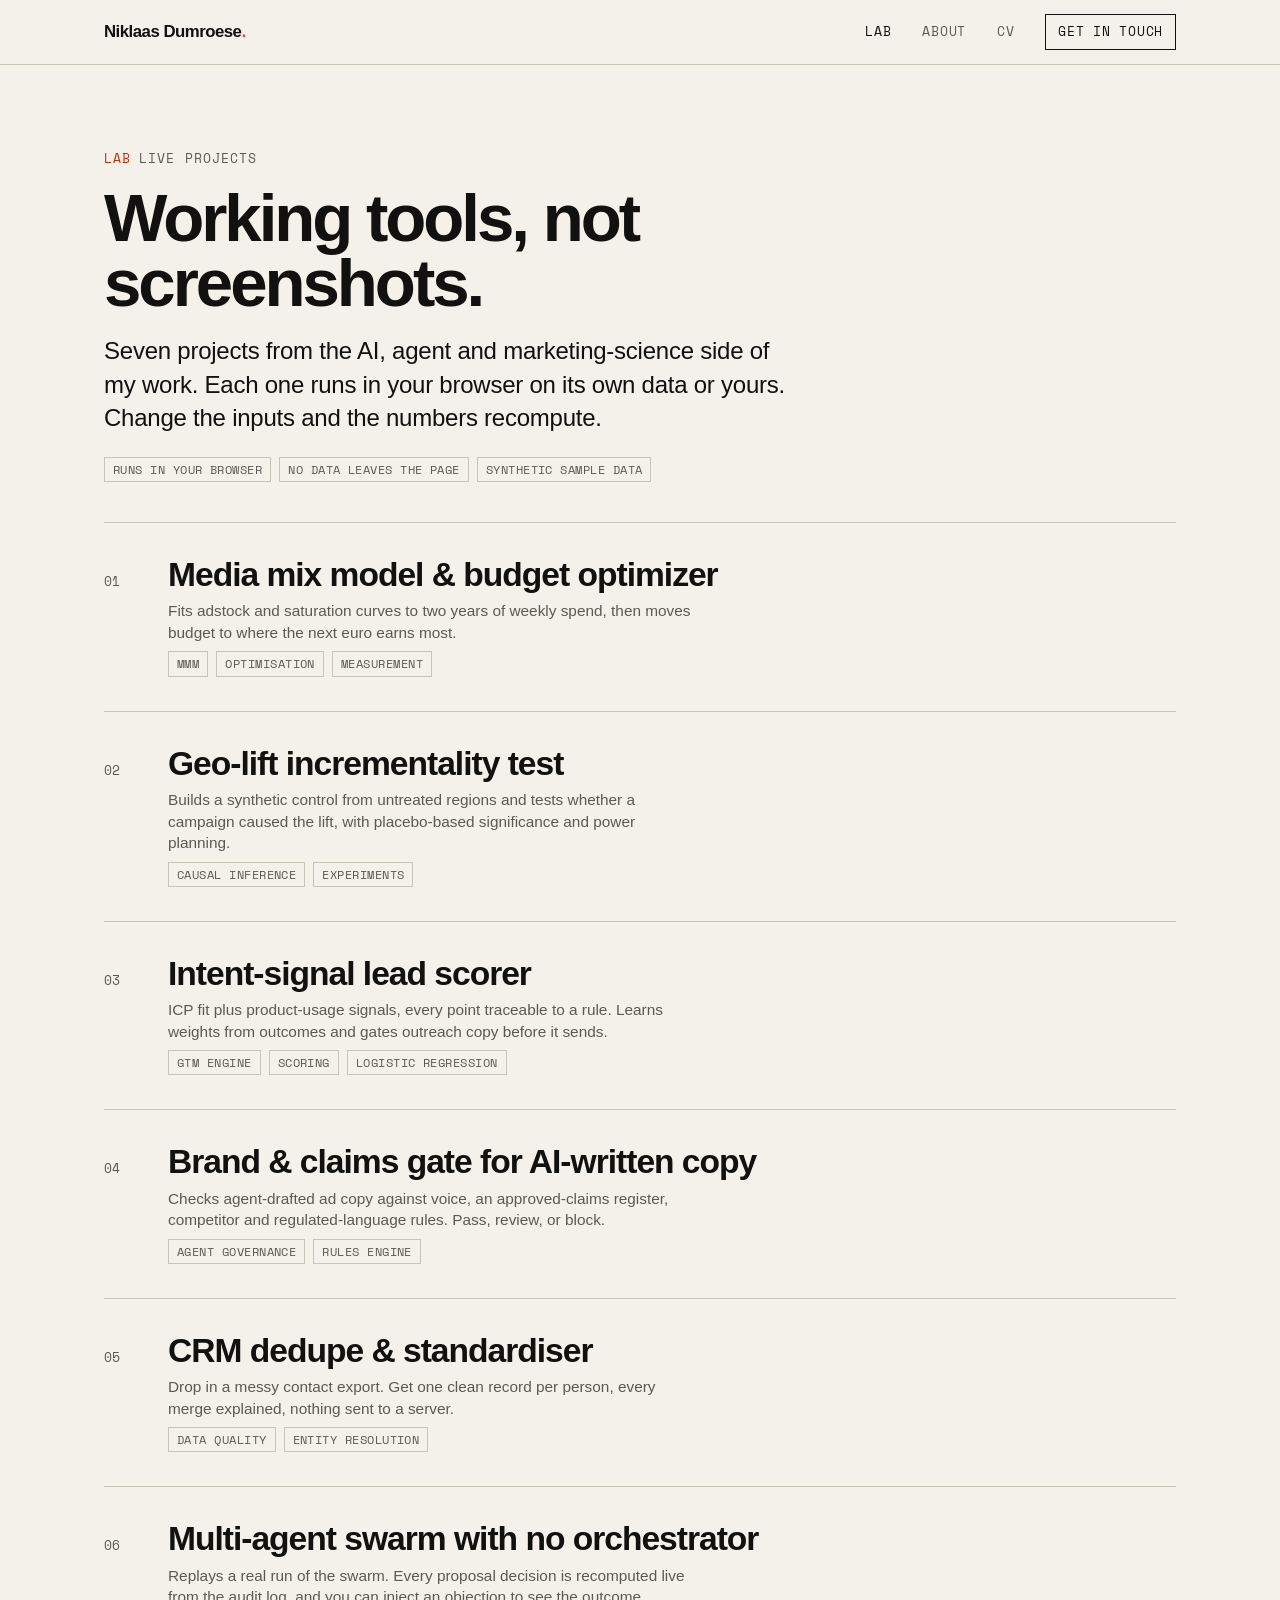
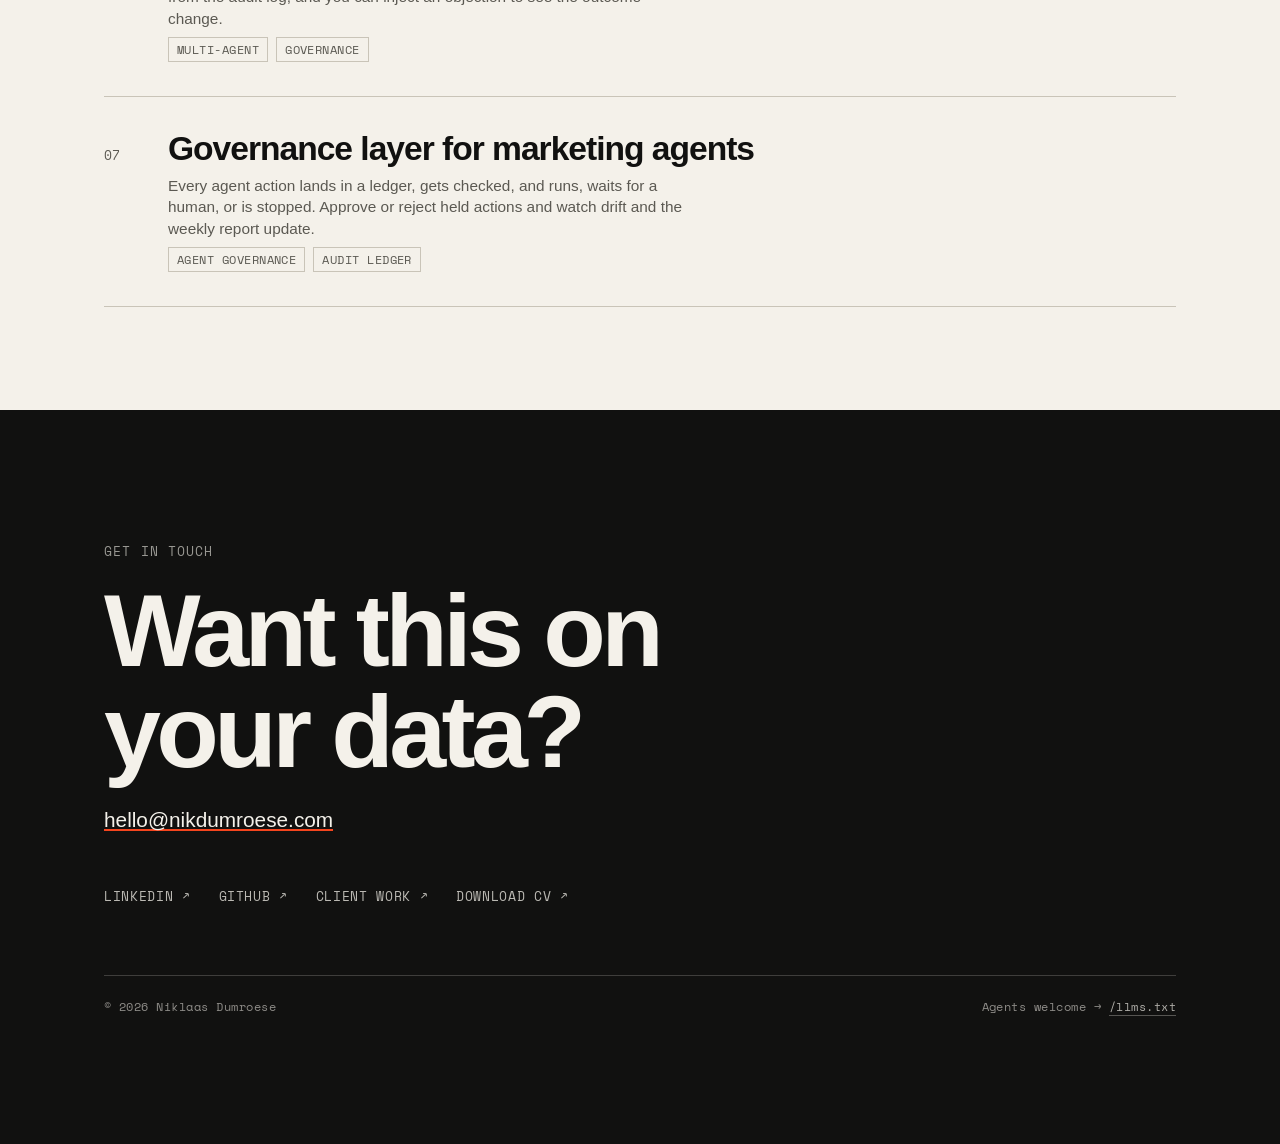
==== commit bc236a68: "Lab: add agent swarm + agent governance; site-wide UI/UX/a11y pass New: lab/agent-swarm (replay of a" ====
--- a/lab/index.html
+++ b/lab/index.html
@@ -5,7 +5,7 @@
 <meta charset="utf-8" />
 <meta name="viewport" content="width=device-width, initial-scale=1" />
 <title>Lab — Nik Dumroese</title>
-<meta name="description" content="Five working AI and marketing-science tools you can run in the browser: media mix modelling, geo-lift testing, lead scoring, copy governance, CRM dedupe." />
+<meta name="description" content="Seven working AI and marketing-science tools you can run in the browser: media mix modelling, geo-lift testing, lead scoring, copy governance, CRM dedupe, a multi-agent swarm replay and an agent governance ledger." />
 <link rel="canonical" href="https://nikdumroese.com/lab/" />
 <meta name="robots" content="index, follow" />
 <meta name="author" content="Niklaas Dumroese" />
@@ -15,7 +15,7 @@
 <meta property="og:type" content="website" />
 <meta property="og:url" content="https://nikdumroese.com/lab/" />
 <meta property="og:title" content="Lab — Nik Dumroese" />
-<meta property="og:description" content="Five working AI and marketing-science tools you can run in the browser: media mix modelling, geo-lift testing, lead scoring, copy governance, CRM dedupe." />
+<meta property="og:description" content="Seven working AI and marketing-science tools you can run in the browser: media mix modelling, geo-lift testing, lead scoring, copy governance, CRM dedupe, a multi-agent swarm replay and an agent governance ledger." />
 <meta property="og:image" content="https://nikdumroese.com/assets/og.png" />
 <meta name="twitter:card" content="summary_large_image" />
 <link rel="preconnect" href="https://fonts.googleapis.com" />
@@ -46,9 +46,9 @@
   <section class="lab-head wrap">
     <p class="kicker"><span class="idx">Lab</span> Live projects</p>
     <h1>Working tools, not screenshots.</h1>
-    <p class="lead">Five projects from the AI and marketing-science side of my work. Each one runs in your browser on its own data or yours. Change the inputs and the numbers recompute.</p>
+    <p class="lead">Seven projects from the AI, agent and marketing-science side of my work. Each one runs in your browser on its own data or yours. Change the inputs and the numbers recompute.</p>
     <div class="lab-head__meta">
-      <span class="tag tag--flag">Runs in your browser</span>
+      <span class="tag">Runs in your browser</span>
       <span class="tag">No data leaves the page</span>
       <span class="tag">Synthetic sample data</span>
     </div>
@@ -62,7 +62,7 @@
           <span class="row__desc">Fits adstock and saturation curves to two years of weekly spend, then moves budget to where the next euro earns most.</span>
           <span class="row__tags"><span class="tag">MMM</span><span class="tag">Optimisation</span><span class="tag">Measurement</span></span>
         </span>
-        <span class="row__side"><span class="row__year">Live</span><span class="row__go">Open →</span></span>
+        <span class="row__side"><span class="row__go">Open →</span></span>
       </a>
       <a class="row reveal" href="geo-lift/">
         <span class="row__num">02</span>
@@ -71,7 +71,7 @@
           <span class="row__desc">Builds a synthetic control from untreated regions and tests whether a campaign caused the lift, with placebo-based significance and power planning.</span>
           <span class="row__tags"><span class="tag">Causal inference</span><span class="tag">Experiments</span></span>
         </span>
-        <span class="row__side"><span class="row__year">Live</span><span class="row__go">Open →</span></span>
+        <span class="row__side"><span class="row__go">Open →</span></span>
       </a>
       <a class="row reveal" href="lead-scorer/">
         <span class="row__num">03</span>
@@ -80,7 +80,7 @@
           <span class="row__desc">ICP fit plus product-usage signals, every point traceable to a rule. Learns weights from outcomes and gates outreach copy before it sends.</span>
           <span class="row__tags"><span class="tag">GTM engine</span><span class="tag">Scoring</span><span class="tag">Logistic regression</span></span>
         </span>
-        <span class="row__side"><span class="row__year">Live</span><span class="row__go">Open →</span></span>
+        <span class="row__side"><span class="row__go">Open →</span></span>
       </a>
       <a class="row reveal" href="claims-check/">
         <span class="row__num">04</span>
@@ -89,7 +89,7 @@
           <span class="row__desc">Checks agent-drafted ad copy against voice, an approved-claims register, competitor and regulated-language rules. Pass, review, or block.</span>
           <span class="row__tags"><span class="tag">Agent governance</span><span class="tag">Rules engine</span></span>
         </span>
-        <span class="row__side"><span class="row__year">Live</span><span class="row__go">Open →</span></span>
+        <span class="row__side"><span class="row__go">Open →</span></span>
       </a>
       <a class="row reveal" href="crm-dedupe/">
         <span class="row__num">05</span>
@@ -98,7 +98,25 @@
           <span class="row__desc">Drop in a messy contact export. Get one clean record per person, every merge explained, nothing sent to a server.</span>
           <span class="row__tags"><span class="tag">Data quality</span><span class="tag">Entity resolution</span></span>
         </span>
-        <span class="row__side"><span class="row__year">Live</span><span class="row__go">Open →</span></span>
+        <span class="row__side"><span class="row__go">Open →</span></span>
+      </a>
+      <a class="row reveal" href="agent-swarm/">
+        <span class="row__num">06</span>
+        <span>
+          <span class="row__title">Multi-agent swarm with no orchestrator</span>
+          <span class="row__desc">Replays a real run of the swarm. Every proposal decision is recomputed live from the audit log, and you can inject an objection to see the outcome change.</span>
+          <span class="row__tags"><span class="tag">Multi-agent</span><span class="tag">Governance</span></span>
+        </span>
+        <span class="row__side"><span class="row__go">Open →</span></span>
+      </a>
+      <a class="row reveal" href="agent-governance/">
+        <span class="row__num">07</span>
+        <span>
+          <span class="row__title">Governance layer for marketing agents</span>
+          <span class="row__desc">Every agent action lands in a ledger, gets checked, and runs, waits for a human, or is stopped. Approve or reject held actions and watch drift and the weekly report update.</span>
+          <span class="row__tags"><span class="tag">Agent governance</span><span class="tag">Audit ledger</span></span>
+        </span>
+        <span class="row__side"><span class="row__go">Open →</span></span>
       </a>
     </div>
   </section>
@@ -112,6 +130,8 @@
     <div class="foot__links">
       <a href="https://linkedin.com/in/nikdumroese" target="_blank" rel="me noopener">LinkedIn ↗</a>
       <a href="https://github.com/nikdumroese" target="_blank" rel="me noopener">GitHub ↗</a>
+      <a href="https://work.nikdumroese.com" target="_blank" rel="noopener">Client work ↗</a>
+      <a href="../Nik_Dumroese_CV.pdf" target="_blank" rel="noopener">Download CV ↗</a>
     </div>
     <div class="foot__base">
       <span>© 2026 Niklaas Dumroese</span>
--- a/assets/styles.css
+++ b/assets/styles.css
@@ -10,7 +10,8 @@
   --ink-20: #C9C4B8;
   --accent: #F5451E;
   --accent-2: #2438FF;
-  --on-accent: #FFFFFF;
+  --accent-text: #C2300B; /* vermilion for small text: 5.0:1 on paper (raw --accent is 3.2:1) */
+  --on-accent: #111110;  /* ink on vermilion 5.2:1; white was 3.65:1 */
 
   --grotesque: "Helvetica Neue", Helvetica, Arial, sans-serif;
   --mono: "Space Mono", ui-monospace, SFMono-Regular, Menlo, monospace;
@@ -56,10 +57,15 @@
   gap: 0.6em;
   align-items: baseline;
 }
-.kicker .idx { color: var(--accent); }
+.kicker .idx { color: var(--accent-text); }
 
 h1, h2, h3 { font-weight: 700; letter-spacing: -0.035em; line-height: 1.02; }
+/* ---------- skip link ---------- */
+.skip { position: absolute; left: -9999px; }
+.skip:focus { left: var(--gutter); top: 12px; z-index: 100; background: var(--ink); color: var(--paper); padding: 10px 14px; outline: 2px solid var(--accent); outline-offset: 2px; }
+
 .display {
+  font-weight: 700;
   font-size: clamp(2.8rem, 8.5vw, 6.4rem);
   letter-spacing: -0.045em;
   line-height: 0.98;
@@ -117,7 +123,7 @@
 .brand { font-weight: 700; letter-spacing: -0.03em; font-size: 1.05rem; }
 .brand .dot { color: var(--accent); }
 .nav__links { display: flex; align-items: center; gap: clamp(14px, 2.4vw, 34px); }
-.nav__links a { font-family: var(--mono); font-size: 12.5px; letter-spacing: 0.06em; text-transform: uppercase; color: var(--ink-60); transition: color .2s ease; }
+.nav__links a { font-family: var(--mono); font-size: 12.5px; letter-spacing: 0.06em; text-transform: uppercase; color: var(--ink-60); transition: color .2s ease; padding-block: 12px; }
 .nav__links a:hover, .nav__links a[aria-current="page"] { color: var(--ink); }
 .nav__links a.is-cta { color: var(--ink); border: 1px solid var(--ink); padding: 8px 12px; }
 .nav__links a.is-cta:hover { background: var(--accent); border-color: var(--accent); color: var(--on-accent); }
@@ -135,7 +141,7 @@
 .now__list li { color: var(--ink-60); font-size: 0.96rem; padding-block: 10px; border-top: 1px solid var(--ink-20); }
 .hero__cta { display: flex; flex-wrap: wrap; gap: 14px; margin-top: clamp(28px, 4vw, 40px); align-items: center; }
 .hero__avail { font-family: var(--mono); font-size: 12.5px; color: var(--ink-60); display: inline-flex; align-items: center; gap: 8px; }
-.hero__avail::before { content:""; width: 8px; height: 8px; border-radius: 50%; background: var(--accent); box-shadow: 0 0 0 3px color-mix(in srgb, var(--accent) 25%, transparent); }
+.hero__avail::before { content:""; width: 8px; height: 8px; border-radius: 50%; background: var(--accent); }
 
 /* ---------- work index (list, never bento) ---------- */
 .index { border-top: 1px solid var(--ink-20); }
@@ -154,11 +160,12 @@
 .row__desc { display: block; color: var(--ink-60); font-size: 0.96rem; line-height: 1.4; margin-top: 8px; max-width: 62ch; }
 a.row:hover .row__desc { color: var(--ink); }
 .tag { font-family: var(--mono); font-size: 11.5px; letter-spacing: 0.04em; text-transform: uppercase; color: var(--ink-60); border: 1px solid var(--ink-20); padding: 3px 8px; }
-.tag--flag { color: var(--accent); border-color: var(--accent); }
+.tag--flag { color: var(--accent-text); border-color: var(--accent); }
 .row__side { text-align: right; }
 .row__year { font-family: var(--mono); font-size: 13px; color: var(--ink-60); display: block; }
 .row__go { font-family: var(--mono); font-size: 12px; color: var(--ink); opacity: 0; transition: opacity .2s ease; }
-a.row:hover .row__go { opacity: 1; color: var(--accent); }
+a.row:hover .row__go, a.row:focus-visible .row__go { opacity: 1; color: var(--accent-text); }
+@media (hover: none) { .row__go { opacity: 1; } }
 
 /* ---------- capabilities ---------- */
 .caps { display: grid; grid-template-columns: repeat(3, 1fr); gap: clamp(20px, 4vw, 48px); }
@@ -195,7 +202,7 @@
 .acc[open] > summary .acc__title { color: var(--accent); }
 .acc__panel { padding: 4px 0 clamp(28px, 4vw, 44px); }
 .acc__panel.case__grid { margin-top: 0; }
-.acc__panel .case__body h3:first-child { margin-top: 0; }
+.acc__panel .case__body h3:first-child, .acc__panel .case__body h4:first-child { margin-top: 0; }
 .acc__panel .meta { position: static; top: auto; }
 .acc__panel .index { border-top: 1px solid var(--ink-20); }
 .acc__panel .row { grid-template-columns: 1fr auto; }
@@ -209,8 +216,8 @@
 .meta dl { display: grid; grid-template-columns: 1fr; gap: 14px; }
 .meta dt { font-family: var(--mono); font-size: 11px; letter-spacing: 0.08em; text-transform: uppercase; color: var(--ink-60); margin-bottom: 3px; }
 .meta dd { font-size: 0.98rem; line-height: 1.3; }
-.case__body h3 { margin: 28px 0 10px; }
-.case__body h3:first-child { margin-top: 0; }
+.case__body h3, .case__body h4 { margin: 28px 0 10px; font-weight: 700; font-size: clamp(1.25rem, 2.4vw, 1.75rem); letter-spacing: -0.02em; line-height: 1.02; }
+.case__body h3:first-child, .case__body h4:first-child { margin-top: 0; }
 .case__body p { color: var(--ink); margin-bottom: 12px; }
 .case__body p.muted { color: var(--ink-60); }
 .case__body ul { list-style: none; margin: 10px 0 4px; padding: 0; max-width: 68ch; }
@@ -249,7 +256,7 @@
 .foot a.mail { color: var(--paper); background-image: linear-gradient(var(--accent), var(--accent)); background-repeat: no-repeat; background-position: 0 100%; background-size: 100% 2px; transition: background-size .22s ease, color .2s; }
 .foot a.mail:hover { color: var(--accent); background-size: 100% 3px; }
 .foot__links { display: flex; flex-wrap: wrap; gap: 28px; margin-top: 40px; }
-.foot__links a { font-family: var(--mono); font-size: 13px; letter-spacing: 0.05em; text-transform: uppercase; color: color-mix(in srgb, var(--paper) 75%, transparent); transition: color .2s ease; }
+.foot__links a { display: inline-block; padding-block: 12px; font-family: var(--mono); font-size: 13px; letter-spacing: 0.05em; text-transform: uppercase; color: color-mix(in srgb, var(--paper) 75%, transparent); transition: color .2s ease; }
 .foot__links a:hover { color: var(--accent); }
 .foot__base { display: flex; justify-content: space-between; flex-wrap: wrap; gap: 12px; margin-top: 56px; padding-top: 22px; border-top: 1px solid color-mix(in srgb, var(--paper) 20%, transparent); }
 .foot__base span { font-family: var(--mono); font-size: 12px; color: color-mix(in srgb, var(--paper) 55%, transparent); letter-spacing: 0.04em; }
@@ -259,7 +266,7 @@
 /* ---------- CV page ---------- */
 .cv-head { padding-top: clamp(40px, 7vw, 80px); }
 .cv-head .name { font-size: clamp(2.6rem, 7vw, 5rem); letter-spacing: -0.045em; line-height: 0.98; font-weight: 700; }
-.cv-head .role { font-family: var(--mono); font-size: 13px; letter-spacing: 0.12em; text-transform: uppercase; color: var(--accent); margin-top: 14px; }
+.cv-head .role { font-family: var(--mono); font-size: 13px; letter-spacing: 0.12em; text-transform: uppercase; color: var(--accent-text); margin-top: 14px; }
 .cv-head .summary { max-width: 62ch; margin-top: 22px; font-size: 1.12rem; line-height: 1.55; color: var(--ink); }
 .cv-grid { display: grid; grid-template-columns: 1fr 300px; gap: clamp(32px, 6vw, 80px); margin-top: clamp(40px, 6vw, 64px); align-items: start; }
 .cv-sec + .cv-sec { margin-top: clamp(28px, 4vw, 44px); }
@@ -285,11 +292,33 @@
 .cv-download .kicker { justify-content: center; margin-bottom: 18px; }
 .cv-download h2 { margin-bottom: 24px; }
 
+/* ---------- utilities (replace former inline styles) ---------- */
+.accordion--spaced { margin-top: 28px; }
+.acc__intro { max-width: 48ch; margin-bottom: 22px; }
+.more-link { margin-top: 24px; }
+.foot .display { max-width: 14ch; margin-top: 18px; }
+.foot__mail { margin-top: 22px; font-size: 1.3rem; }
+.mt-sm { margin-top: 12px; }
+.mt-md { margin-top: 24px; }
+.section + .section { padding-top: clamp(48px, 7vw, 96px); }
+h1.kicker, h2.kicker { font-weight: 400; letter-spacing: 0.09em; line-height: 1.5; }
+
+/* page-level modifiers */
+.hero--short { padding-bottom: clamp(24px, 4vw, 44px); }
+.section--tight { padding-top: clamp(8px, 2vw, 20px); }
+.hero--404 { min-height: calc(72svh - 64px); display: flex; flex-direction: column; justify-content: center; }
+.hero--404 .display { max-width: 14ch; }
+.hero--404 .lead { margin-top: 22px; }
+.hero--404 .hero__cta { margin-top: 32px; }
+
 /* ---------- reveal ---------- */
 .reveal { opacity: 1; }
 .js .reveal { opacity: 0; transform: translateY(10px); transition: opacity .5s ease, transform .5s ease; }
 .js .reveal.in { opacity: 1; transform: none; }
-@media (prefers-reduced-motion: reduce) { .js .reveal { opacity: 1; transform: none; transition: none; } }
+@media (prefers-reduced-motion: reduce) {
+  .js .reveal { opacity: 1; transform: none; transition: none; }
+  .nav__links, .nav__toggle span, a.row, .btn .arrow { transition: none !important; }
+}
 
 /* ---------- responsive ---------- */
 @media (max-width: 860px) {
@@ -307,11 +336,11 @@
   .tl-row { grid-template-columns: 1fr; gap: 6px; }
   .row { grid-template-columns: auto 1fr; }
   .row__side { grid-column: 2; text-align: left; }
-  .nav__links { position: fixed; inset: 64px 0 auto 0; background: var(--paper); border-bottom: 1px solid var(--ink-20); flex-direction: column; align-items: flex-start; gap: 0; padding: 8px var(--gutter) 20px; transform: translateY(-120%); transition: transform .28s ease; }
-  .nav__links.open { transform: none; }
+  .nav__links { position: fixed; inset: 64px 0 auto 0; background: var(--paper); border-bottom: 1px solid var(--ink-20); flex-direction: column; align-items: flex-start; gap: 0; padding: 8px var(--gutter) 20px; transform: translateY(-120%); visibility: hidden; transition: transform .28s ease, visibility 0s .28s; }
+  .nav__links.open { transform: none; visibility: visible; transition: transform .28s ease; }
   .nav__links a { padding-block: 12px; font-size: 15px; width: 100%; }
-  .nav__links a.is-cta { border: 0; padding: 12px 0; color: var(--accent); }
-  .nav__toggle { display: inline-flex; flex-direction: column; gap: 5px; background: none; border: 0; cursor: pointer; padding: 8px; }
+  .nav__links a.is-cta { border: 0; padding: 12px 0; color: var(--accent-text); }
+  .nav__toggle { display: inline-flex; flex-direction: column; align-items: center; justify-content: center; gap: 5px; min-width: 44px; min-height: 44px; background: none; border: 0; cursor: pointer; padding: 8px; }
   .nav__toggle span { width: 24px; height: 2px; background: var(--ink); transition: transform .2s ease, opacity .2s ease; }
   .nav__toggle.open span:nth-child(1) { transform: translateY(7px) rotate(45deg); }
   .nav__toggle.open span:nth-child(2) { opacity: 0; }
--- a/assets/lab.css
+++ b/assets/lab.css
@@ -2,20 +2,13 @@
    Extends styles.css tokens; see design-system/MASTER.md. List/index layout, never bento. */
 
 [hidden] { display: none !important; }
-.mt-sm { margin-top: 12px; }
-.mt-md { margin-top: 24px; }
-
-.skip { position: absolute; left: -9999px; }
-.skip:focus { left: var(--gutter); top: 12px; z-index: 100; background: var(--ink); color: var(--paper); padding: 10px 14px; }
-
-/* ---------- footer variant (no inline styles) ---------- */
-.foot .display { max-width: 14ch; margin-top: 18px; }
-.foot__mail { margin-top: 22px; font-size: 1.3rem; }
+
 
 /* ---------- homepage lab section ---------- */
 .lab-intro { margin-top: 18px; max-width: 56ch; color: var(--ink-60); }
 .lab-list { margin-top: 28px; }
 .lab-list .row { grid-template-columns: auto 1fr auto; }
+.lab-list .row__tags { display: none; }
 .lab-more { margin-top: 24px; }
 
 /* ---------- lab page head ---------- */
@@ -24,19 +17,22 @@
 .lab-head .lead { max-width: 52ch; margin-top: 18px; }
 .lab-head__meta { display: flex; flex-wrap: wrap; gap: 8px; margin-top: 22px; }
 .crumb { font-family: var(--mono); font-size: 12px; letter-spacing: 0.06em; text-transform: uppercase; color: var(--ink-60); }
-.crumb a:hover { color: var(--accent); }
+.crumb a { display: inline-block; padding-block: 13px; }
+.crumb a:hover { color: var(--accent-text); }
+.lab-jump { display: none; }
 
 /* ---------- workspace: controls + output ---------- */
 .lab { padding-bottom: clamp(56px, 8vw, 110px); }
 .lab-grid { display: grid; grid-template-columns: 300px minmax(0, 1fr); gap: clamp(28px, 5vw, 64px); align-items: start; }
-.lab-controls { border-top: 2px solid var(--ink); padding-top: 16px; position: sticky; top: 88px; max-height: calc(100vh - 104px); overflow-y: auto; padding-right: 4px; }
+.lab-controls { border-top: 2px solid var(--ink); padding-top: 16px; position: sticky; top: 88px; max-height: calc(100vh - 104px); overflow-y: auto; padding: 16px 4px 0 4px; margin-left: -4px; }
 .lab-out { min-width: 0; display: grid; gap: clamp(32px, 5vw, 56px); }
 .lab-block { border-top: 2px solid var(--ink); padding-top: 16px; min-width: 0; }
 .lab-block > .kicker { display: flex; margin-bottom: 14px; }
 .lab-block h2 { font-size: clamp(1.3rem, 2.6vw, 1.9rem); letter-spacing: -0.03em; margin-bottom: 8px; }
 .lab-block p { color: var(--ink-60); font-size: 0.98rem; }
 .lab-block p + p { margin-top: 10px; }
-.lab-block .stat-strip { margin-top: 16px; }
+.lab-block .stat-strip { margin-top: 16px; display: grid; grid-template-columns: repeat(auto-fit, minmax(120px, 1fr)); }
+.lab-out:has(> .tabs) { gap: 0; }
 
 /* ---------- tabs ---------- */
 .tabs { display: flex; flex-wrap: wrap; gap: 0; border-bottom: 1px solid var(--ink-20); margin-bottom: 24px; }
@@ -52,7 +48,7 @@
 .field label, .field .label { font-family: var(--mono); font-size: 11.5px; letter-spacing: 0.07em; text-transform: uppercase; color: var(--ink-60); }
 .field output, .field .val { font-family: var(--mono); font-size: 13px; color: var(--ink); white-space: nowrap; }
 .field .hint { font-size: 0.86rem; color: var(--ink-60); line-height: 1.35; }
-.group-label { display: block; font-family: var(--mono); font-size: 11px; letter-spacing: 0.08em; text-transform: uppercase; color: var(--accent); margin: 18px 0 2px; }
+.group-label { display: block; font-family: var(--mono); font-size: 11.5px; font-weight: 700; letter-spacing: 0.08em; text-transform: uppercase; color: var(--ink); margin: 18px 0 2px; }
 .group-label:first-child { margin-top: 0; }
 
 .input, .select, .textarea {
@@ -67,29 +63,40 @@
 .textarea { min-height: 180px; resize: vertical; line-height: 1.5; }
 .textarea--code { font-family: var(--mono); font-size: 12.5px; min-height: 220px; white-space: pre; }
 
-input[type="range"] { width: 100%; accent-color: var(--accent); min-height: 28px; cursor: pointer; }
-input[type="checkbox"], input[type="radio"] { accent-color: var(--accent); width: 18px; height: 18px; cursor: pointer; flex: none; }
+input[type="range"] { width: 100%; accent-color: var(--ink); min-height: 44px; cursor: pointer; }
+input[type="checkbox"], input[type="radio"] { accent-color: var(--ink); width: 18px; height: 18px; cursor: pointer; flex: none; }
 input[type="file"] { font-family: var(--mono); font-size: 12px; max-width: 100%; }
-
-.check { display: flex; align-items: center; gap: 10px; min-height: 36px; cursor: pointer; font-size: 0.95rem; }
+input[type="file"]::file-selector-button { min-height: 44px; padding: 0 0.9rem; margin-right: 10px; font: inherit; text-transform: uppercase; letter-spacing: 0.04em; color: var(--ink); background: transparent; border: 1px solid var(--ink); cursor: pointer; }
+
+.check { display: flex; align-items: center; gap: 10px; min-height: 44px; cursor: pointer; font-size: 0.95rem; }
 .checks { display: grid; grid-template-columns: repeat(auto-fill, minmax(140px, 1fr)); gap: 0 12px; max-height: 260px; overflow-y: auto; border: 1px solid var(--ink-20); padding: 6px 10px; }
 
 .btns { display: flex; flex-wrap: wrap; gap: 10px; margin-top: 14px; }
 .btn--sm { min-height: 44px; padding: 0 0.9rem; font-size: 12px; }
 
+/* collapsible control group: <details class="ctl-more"><summary>Signal weights (10)</summary>…fields…</details> */
+.ctl-more { border-bottom: 1px solid var(--ink-20); }
+.ctl-more > summary { list-style: none; cursor: pointer; display: flex; justify-content: space-between; align-items: center; min-height: 44px; font-family: var(--mono); font-size: 11.5px; font-weight: 700; letter-spacing: 0.08em; text-transform: uppercase; color: var(--ink); }
+.ctl-more > summary::-webkit-details-marker { display: none; }
+.ctl-more > summary::after { content: "+"; font-size: 16px; font-weight: 400; color: var(--ink-60); }
+.ctl-more[open] > summary::after { content: "−"; }
+.ctl-more > summary:hover { color: var(--accent-text); }
+.ctl-more .field:last-child { border-bottom: 0; }
+
 /* segmented presets */
 .seg { display: flex; flex-wrap: wrap; border: 1px solid var(--ink); }
-.seg button { flex: 1 1 auto; min-height: 40px; padding: 0 10px; font-family: var(--mono); font-size: 11.5px; letter-spacing: 0.05em; text-transform: uppercase; background: transparent; color: var(--ink); border: 0; border-right: 1px solid var(--ink); cursor: pointer; transition: background .2s ease, color .2s ease; }
+.seg button { flex: 1 1 auto; min-height: 44px; padding: 0 10px; font-family: var(--mono); font-size: 11.5px; letter-spacing: 0.05em; text-transform: uppercase; background: transparent; color: var(--ink); border: 0; border-right: 1px solid var(--ink); cursor: pointer; transition: background .2s ease, color .2s ease; }
 .seg button:last-child { border-right: 0; }
 .seg button:hover { background: var(--paper-2); }
 .seg button[aria-pressed="true"] { background: var(--ink); color: var(--paper); }
+.seg button:focus-visible { outline: 2px solid var(--accent); outline-offset: -5px; }
 
 /* ---------- charts (SVG, geometry via attributes) ---------- */
 .chart { width: 100%; overflow: hidden; }
 .chart svg { display: block; width: 100%; height: auto; overflow: visible; }
 .chart .grid { stroke: var(--ink-20); stroke-width: 1; }
 .chart .axis { stroke: var(--ink-60); stroke-width: 1; }
-.chart .tick { font-family: var(--mono); font-size: 10.5px; fill: var(--ink-60); }
+.chart .tick { font-family: var(--mono); font-size: 11.5px; fill: var(--ink-60); }
 .chart .lbl { font-family: var(--mono); font-size: 11px; fill: var(--ink); }
 .chart .lbl--muted { fill: var(--ink-60); }
 .chart .s-ink { fill: none; stroke: var(--ink); stroke-width: 1.75; }
@@ -99,23 +106,25 @@
 .chart .band { fill: var(--ink); fill-opacity: 0.08; stroke: none; }
 .chart .area { fill: var(--accent); fill-opacity: 0.14; stroke: none; }
 .chart .b-ink { fill: var(--ink); }
-.chart .b-accent { fill: var(--accent); }
-.chart .b-muted { fill: var(--ink-20); }
+.chart .b-accent { fill: var(--accent); stroke: var(--ink); stroke-width: 1; }
+.chart .b-muted { fill: var(--ink-60); fill-opacity: 0.45; }
 .chart .b-mid { fill: var(--ink-60); }
 .chart .dot-accent { fill: var(--accent); stroke: var(--paper); stroke-width: 1.5; }
 .chart .dot-ink { fill: var(--ink); stroke: var(--paper); stroke-width: 1.5; }
 .chart .marker { stroke: var(--accent); stroke-width: 1.25; stroke-dasharray: 3 3; }
 .chart .hit { fill: transparent; cursor: crosshair; }
-
-.legend { display: flex; flex-wrap: wrap; gap: 6px 18px; margin-top: 10px; font-family: var(--mono); font-size: 11.5px; color: var(--ink-60); text-transform: uppercase; letter-spacing: 0.04em; }
+.chart .hit:focus-visible { outline: none; }
+.chart:focus-within { outline: 2px solid var(--accent); outline-offset: 4px; }
+
+.legend { display: flex; flex-wrap: wrap; gap: 6px 18px; margin-top: 10px; font-family: var(--mono); font-size: 12px; color: var(--ink-60); text-transform: uppercase; letter-spacing: 0.04em; }
 .legend span { display: inline-flex; align-items: center; gap: 8px; }
 .legend i { display: inline-block; width: 16px; height: 0; border-top: 2px solid var(--ink); }
 .legend i.k-accent { border-top: 3px solid var(--accent); }
 .legend i.k-muted { border-top: 2px dashed var(--ink-60); }
 .legend i.k-band { height: 10px; border: 0; background: color-mix(in srgb, var(--ink) 12%, transparent); }
 .legend i.k-bar { height: 10px; width: 10px; border: 0; background: var(--ink); }
-.legend i.k-bar-accent { height: 10px; width: 10px; border: 0; background: var(--accent); }
-.legend i.k-bar-muted { height: 10px; width: 10px; border: 0; background: var(--ink-20); }
+.legend i.k-bar-accent { height: 10px; width: 10px; border: 1px solid var(--ink); background: var(--accent); }
+.legend i.k-bar-muted { height: 10px; width: 10px; border: 0; background: color-mix(in srgb, var(--ink-60) 45%, transparent); }
 
 .tip { position: fixed; pointer-events: none; z-index: 80; background: var(--ink); color: var(--paper); font-family: var(--mono); font-size: 11.5px; line-height: 1.45; padding: 8px 10px; max-width: 260px; opacity: 0; transition: opacity .12s ease; }
 .tip.on { opacity: 1; }
@@ -128,21 +137,24 @@
 .tbl .num { font-family: var(--mono); font-size: 12.5px; text-align: right; white-space: nowrap; }
 .tbl th.num { text-align: right; }
 .tbl tr.is-sel td { background: var(--paper-2); }
+.tbl tbody tr:focus-visible { outline: 2px solid var(--ink); outline-offset: -2px; }
+.row-btn { font: inherit; color: inherit; background: none; border: 0; padding: 0; text-align: left; cursor: pointer; min-height: 24px; }
+.row-btn:hover { color: var(--accent-text); }
 .tbl tbody tr.clickable { cursor: pointer; }
 .tbl tbody tr.clickable:hover td { background: var(--paper-2); }
 .tbl .pos { color: var(--ink); font-weight: 700; }
-.tbl .neg { color: var(--accent); font-weight: 700; }
+.tbl .neg { color: var(--accent-text); font-weight: 700; }
 .tbl .old { color: var(--ink-60); text-decoration: line-through; }
 
 /* ---------- status chips (reuses .tag) ---------- */
 .tag--ok { color: var(--ink); border-color: var(--ink); }
-.tag--warn { color: var(--accent); border-color: var(--accent); }
+.tag--warn { color: var(--accent-text); border-color: var(--accent); }
 .tag--stop { color: var(--on-accent); background: var(--accent); border-color: var(--accent); }
 .tag--ink { color: var(--paper); background: var(--ink); border-color: var(--ink); }
 
 .verdict { display: flex; flex-wrap: wrap; align-items: baseline; gap: 12px 18px; padding: 18px 0; border-block: 2px solid var(--ink); }
 .verdict__v { font-weight: 700; font-size: clamp(1.6rem, 4vw, 2.6rem); letter-spacing: -0.04em; line-height: 1; }
-.verdict__v.is-stop, .verdict__v.is-warn { color: var(--accent); }
+.verdict__v.is-stop, .verdict__v.is-warn { color: var(--accent-text); }
 .verdict__why { color: var(--ink-60); font-size: 0.98rem; flex: 1 1 260px; }
 
 /* ---------- findings list / annotated text ---------- */
@@ -153,7 +165,8 @@
 .findings .f-fix { grid-column: 2; font-size: 0.9rem; color: var(--ink-60); }
 .findings li:focus { outline: 2px solid var(--accent); outline-offset: 2px; }
 .findings li.is-sel { background: var(--paper-2); }
-.findings .f-fix::before { content: "→ "; color: var(--accent); font-family: var(--mono); }
+.findings li.is-sel:focus { outline-color: var(--ink); }
+.findings .f-fix::before { content: "→ "; color: var(--ink-60); font-family: var(--mono); }
 
 .annot { font-size: 1.05rem; line-height: 1.75; white-space: pre-wrap; overflow-wrap: anywhere; padding: 16px 0; }
 .annot mark { background: color-mix(in srgb, var(--accent) 16%, transparent); color: var(--ink); border-bottom: 2px solid var(--accent); padding: 0 1px; }
@@ -169,21 +182,69 @@
 .kv dd { min-width: 0; overflow-wrap: anywhere; }
 
 .code { font-family: var(--mono); font-size: 12px; line-height: 1.55; background: var(--paper-2); border: 1px solid var(--ink-20); padding: 14px; overflow-x: auto; white-space: pre; }
+.lab-block code, .case__body code, .note code, .findings code { font-family: var(--mono); font-size: 0.88em; }
+.code--wrap { white-space: pre-wrap; overflow-wrap: anywhere; }
 .sample { font-family: var(--mono); font-size: 12px; color: var(--ink-60); }
 
-.note { font-family: var(--mono); font-size: 11.5px; letter-spacing: 0.03em; color: var(--ink-60); line-height: 1.5; }
-.lab-block .note, .lab-controls .note { font-size: 11.5px; line-height: 1.5; }
+.note { font-family: var(--mono); font-size: 12px; letter-spacing: 0.03em; color: var(--ink-60); line-height: 1.5; }
+.lab-block .note, .lab-controls .note { font-size: 12px; line-height: 1.5; }
 .note b { color: var(--ink); font-weight: 700; }
 
 /* method write-up at page bottom reuses .acc accordion */
 .method { margin-top: clamp(40px, 6vw, 72px); }
 .method .case__body h3:first-child { margin-top: 0; }
 
+/* ---------- prev / next between lab tools ---------- */
+.lab-pager { display: grid; grid-template-columns: 1fr 1fr; gap: 16px; margin-top: clamp(40px, 6vw, 72px); border-top: 2px solid var(--ink); padding-top: 16px; }
+.lab-pager a { display: grid; gap: 4px; padding-block: 12px; min-height: 44px; }
+.lab-pager a:last-child { text-align: right; }
+.lab-pager .kicker { display: block; }
+.lab-pager b { font-size: clamp(1.05rem, 2vw, 1.35rem); letter-spacing: -0.02em; line-height: 1.15; transition: color .2s ease; }
+.lab-pager a:hover b { color: var(--accent-text); }
+.lab-cta { margin-top: 14px; }
+.sr-only { position: absolute; width: 1px; height: 1px; overflow: hidden; clip: rect(0 0 0 0); white-space: nowrap; }
+
+/* ---------- architecture diagrams (inline SVG) ---------- */
+.diagram { width: 100%; overflow-x: auto; }
+.diagram svg { display: block; width: 100%; height: auto; min-width: 560px; }
+.diagram .d-box { fill: var(--paper); stroke: var(--ink); stroke-width: 1.5; }
+.diagram .d-box--soft { fill: var(--paper-2); stroke: var(--ink-20); stroke-width: 1; }
+.diagram .d-box--accent { fill: var(--paper); stroke: var(--accent); stroke-width: 2; }
+.diagram .d-box--on { fill: var(--ink); stroke: var(--ink); }
+.diagram .d-title { font-family: var(--grotesque); font-weight: 700; font-size: 14px; fill: var(--ink); }
+.diagram .d-on { fill: var(--paper); }
+.diagram .d-sub { font-family: var(--mono); font-size: 11px; fill: var(--ink-60); letter-spacing: 0.03em; }
+.diagram .d-edge { fill: none; stroke: var(--ink-60); stroke-width: 1.25; }
+.diagram .d-edge--accent { fill: none; stroke: var(--accent); stroke-width: 2; }
+.diagram .d-edge--dash { fill: none; stroke: var(--ink-60); stroke-width: 1.25; stroke-dasharray: 4 3; }
+.diagram .d-arrow { fill: var(--ink-60); }
+.diagram .d-arrow--accent { fill: var(--accent); }
+.diagram .d-label { font-family: var(--mono); font-size: 10.5px; fill: var(--ink-60); }
+.diagram .d-group { fill: none; stroke: var(--ink-20); stroke-width: 1; stroke-dasharray: 2 3; }
+.diagram-caption { margin-top: 10px; }
+
+/* step-through timelines (event logs, replays) */
+.timeline-log { list-style: none; border-top: 1px solid var(--ink-20); max-height: 520px; overflow-y: auto; }
+.timeline-log li { display: grid; grid-template-columns: 64px 110px minmax(0, 1fr); gap: 4px 14px; padding: 10px 0; border-bottom: 1px solid var(--ink-20); font-size: 0.94rem; }
+.timeline-log .t { font-family: var(--mono); font-size: 12px; color: var(--ink-60); }
+.timeline-log .who { font-family: var(--mono); font-size: 12px; text-transform: uppercase; letter-spacing: 0.04em; }
+.timeline-log li > :last-child { overflow-wrap: anywhere; min-width: 0; }
+.timeline-log li.is-now { background: var(--paper-2); }
+.timeline-log li.is-future { opacity: 0.35; }
+.timeline-log li[tabindex] { cursor: pointer; }
+.timeline-log li[tabindex]:focus-visible { outline: 2px solid var(--accent); outline-offset: -2px; }
+
+@media (prefers-reduced-motion: reduce) { .tab, .seg button, .tip, .lab-pager b { transition: none; } }
+
 /* ---------- responsive ---------- */
 @media (max-width: 480px) { .tbl .hide-sm { display: none; } }
 
 @media (max-width: 860px) {
   .lab-grid { grid-template-columns: 1fr; }
+  .lab-controls { order: 2; }
+  .lab-jump { display: inline-flex; margin-top: 18px; }
+  .timeline-log li { grid-template-columns: 56px minmax(0, 1fr); }
+  .timeline-log li > :last-child { grid-column: 1 / -1; }
   .lab-controls { position: static; max-height: none; overflow: visible; padding-right: 0; }
   .lab-list .row { grid-template-columns: auto 1fr; }
   .kv { grid-template-columns: 1fr; gap: 2px; }
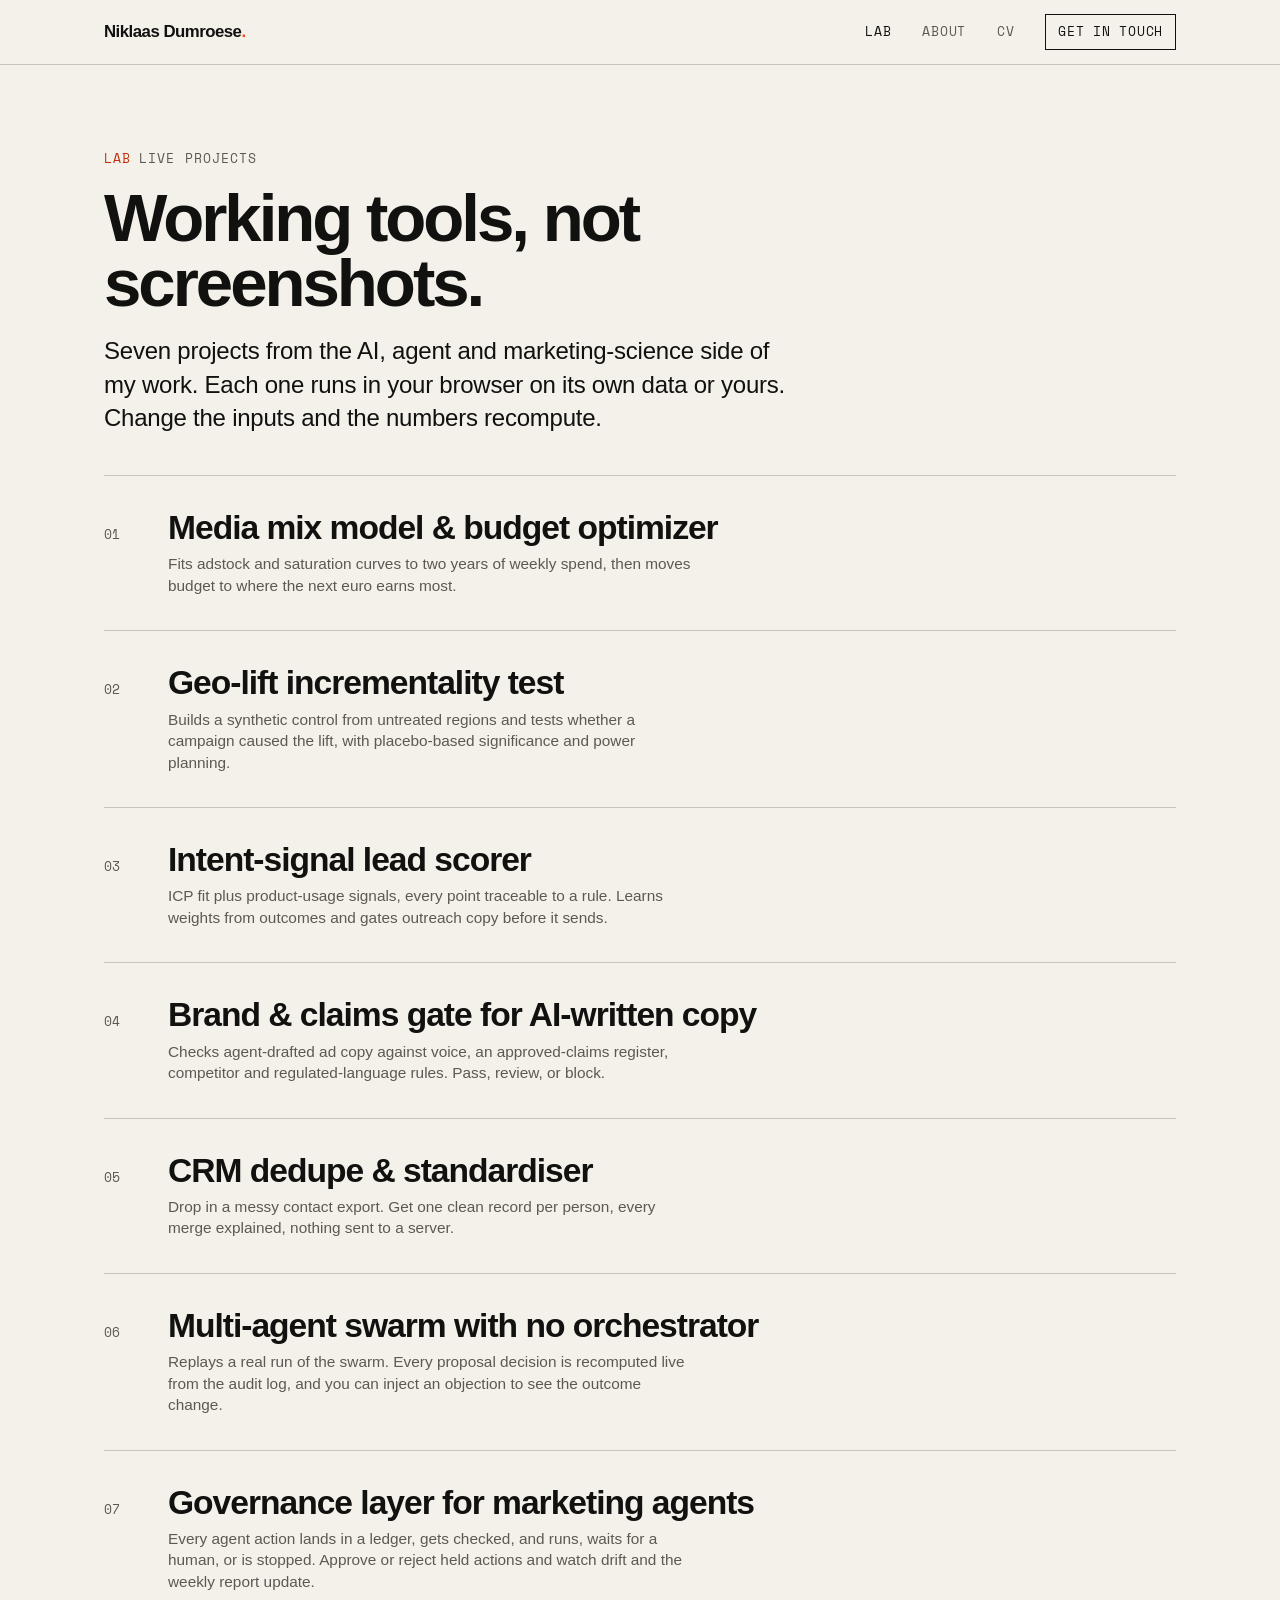
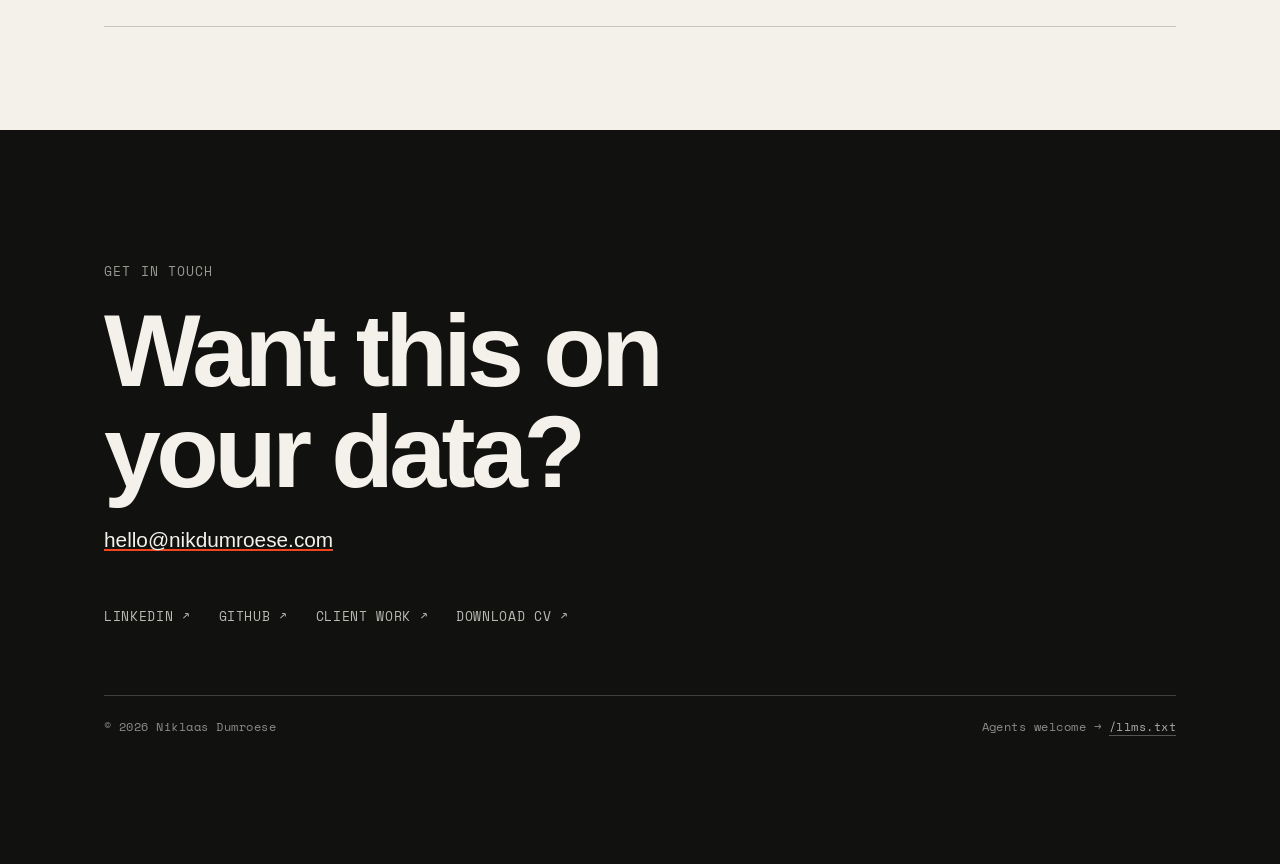
==== commit dbd001ea: "Remove descriptive tag chips from homepage and Lab Co-Authored-By: Claude Opus 5.5 <noreply@anthropi" ====
--- a/lab/index.html
+++ b/lab/index.html
@@ -47,11 +47,6 @@
     <p class="kicker"><span class="idx">Lab</span> Live projects</p>
     <h1>Working tools, not screenshots.</h1>
     <p class="lead">Seven projects from the AI, agent and marketing-science side of my work. Each one runs in your browser on its own data or yours. Change the inputs and the numbers recompute.</p>
-    <div class="lab-head__meta">
-      <span class="tag">Runs in your browser</span>
-      <span class="tag">No data leaves the page</span>
-      <span class="tag">Synthetic sample data</span>
-    </div>
   </section>
   <section class="lab wrap">
     <div class="index">
@@ -60,7 +55,6 @@
         <span>
           <span class="row__title">Media mix model &amp; budget optimizer</span>
           <span class="row__desc">Fits adstock and saturation curves to two years of weekly spend, then moves budget to where the next euro earns most.</span>
-          <span class="row__tags"><span class="tag">MMM</span><span class="tag">Optimisation</span><span class="tag">Measurement</span></span>
         </span>
         <span class="row__side"><span class="row__go">Open →</span></span>
       </a>
@@ -69,7 +63,6 @@
         <span>
           <span class="row__title">Geo-lift incrementality test</span>
           <span class="row__desc">Builds a synthetic control from untreated regions and tests whether a campaign caused the lift, with placebo-based significance and power planning.</span>
-          <span class="row__tags"><span class="tag">Causal inference</span><span class="tag">Experiments</span></span>
         </span>
         <span class="row__side"><span class="row__go">Open →</span></span>
       </a>
@@ -78,7 +71,6 @@
         <span>
           <span class="row__title">Intent-signal lead scorer</span>
           <span class="row__desc">ICP fit plus product-usage signals, every point traceable to a rule. Learns weights from outcomes and gates outreach copy before it sends.</span>
-          <span class="row__tags"><span class="tag">GTM engine</span><span class="tag">Scoring</span><span class="tag">Logistic regression</span></span>
         </span>
         <span class="row__side"><span class="row__go">Open →</span></span>
       </a>
@@ -87,7 +79,6 @@
         <span>
           <span class="row__title">Brand &amp; claims gate for AI-written copy</span>
           <span class="row__desc">Checks agent-drafted ad copy against voice, an approved-claims register, competitor and regulated-language rules. Pass, review, or block.</span>
-          <span class="row__tags"><span class="tag">Agent governance</span><span class="tag">Rules engine</span></span>
         </span>
         <span class="row__side"><span class="row__go">Open →</span></span>
       </a>
@@ -96,7 +87,6 @@
         <span>
           <span class="row__title">CRM dedupe &amp; standardiser</span>
           <span class="row__desc">Drop in a messy contact export. Get one clean record per person, every merge explained, nothing sent to a server.</span>
-          <span class="row__tags"><span class="tag">Data quality</span><span class="tag">Entity resolution</span></span>
         </span>
         <span class="row__side"><span class="row__go">Open →</span></span>
       </a>
@@ -105,7 +95,6 @@
         <span>
           <span class="row__title">Multi-agent swarm with no orchestrator</span>
           <span class="row__desc">Replays a real run of the swarm. Every proposal decision is recomputed live from the audit log, and you can inject an objection to see the outcome change.</span>
-          <span class="row__tags"><span class="tag">Multi-agent</span><span class="tag">Governance</span></span>
         </span>
         <span class="row__side"><span class="row__go">Open →</span></span>
       </a>
@@ -114,7 +103,6 @@
         <span>
           <span class="row__title">Governance layer for marketing agents</span>
           <span class="row__desc">Every agent action lands in a ledger, gets checked, and runs, waits for a human, or is stopped. Approve or reject held actions and watch drift and the weekly report update.</span>
-          <span class="row__tags"><span class="tag">Agent governance</span><span class="tag">Audit ledger</span></span>
         </span>
         <span class="row__side"><span class="row__go">Open →</span></span>
       </a>
--- a/assets/styles.css
+++ b/assets/styles.css
@@ -156,7 +156,6 @@
 .row__num { font-family: var(--mono); color: var(--ink-60); font-size: 13px; }
 .row__title { display: block; font-weight: 700; font-size: clamp(1.3rem, 3.4vw, 2.1rem); letter-spacing: -0.03em; line-height: 1.05; }
 .row__meta { font-family: var(--mono); font-size: 12px; color: var(--ink-60); text-transform: uppercase; letter-spacing: 0.05em; }
-.row__tags { margin-top: 8px; display: flex; flex-wrap: wrap; gap: 8px; }
 .row__desc { display: block; color: var(--ink-60); font-size: 0.96rem; line-height: 1.4; margin-top: 8px; max-width: 62ch; }
 a.row:hover .row__desc { color: var(--ink); }
 .tag { font-family: var(--mono); font-size: 11.5px; letter-spacing: 0.04em; text-transform: uppercase; color: var(--ink-60); border: 1px solid var(--ink-20); padding: 3px 8px; }
--- a/assets/lab.css
+++ b/assets/lab.css
@@ -8,14 +8,12 @@
 .lab-intro { margin-top: 18px; max-width: 56ch; color: var(--ink-60); }
 .lab-list { margin-top: 28px; }
 .lab-list .row { grid-template-columns: auto 1fr auto; }
-.lab-list .row__tags { display: none; }
 .lab-more { margin-top: 24px; }
 
 /* ---------- lab page head ---------- */
 .lab-head { padding-top: clamp(40px, 7vw, 80px); padding-bottom: clamp(24px, 4vw, 40px); }
 .lab-head h1 { font-size: clamp(2.2rem, 6vw, 4.2rem); letter-spacing: -0.045em; line-height: 0.98; max-width: 18ch; margin-top: 14px; }
 .lab-head .lead { max-width: 52ch; margin-top: 18px; }
-.lab-head__meta { display: flex; flex-wrap: wrap; gap: 8px; margin-top: 22px; }
 .crumb { font-family: var(--mono); font-size: 12px; letter-spacing: 0.06em; text-transform: uppercase; color: var(--ink-60); }
 .crumb a { display: inline-block; padding-block: 13px; }
 .crumb a:hover { color: var(--accent-text); }
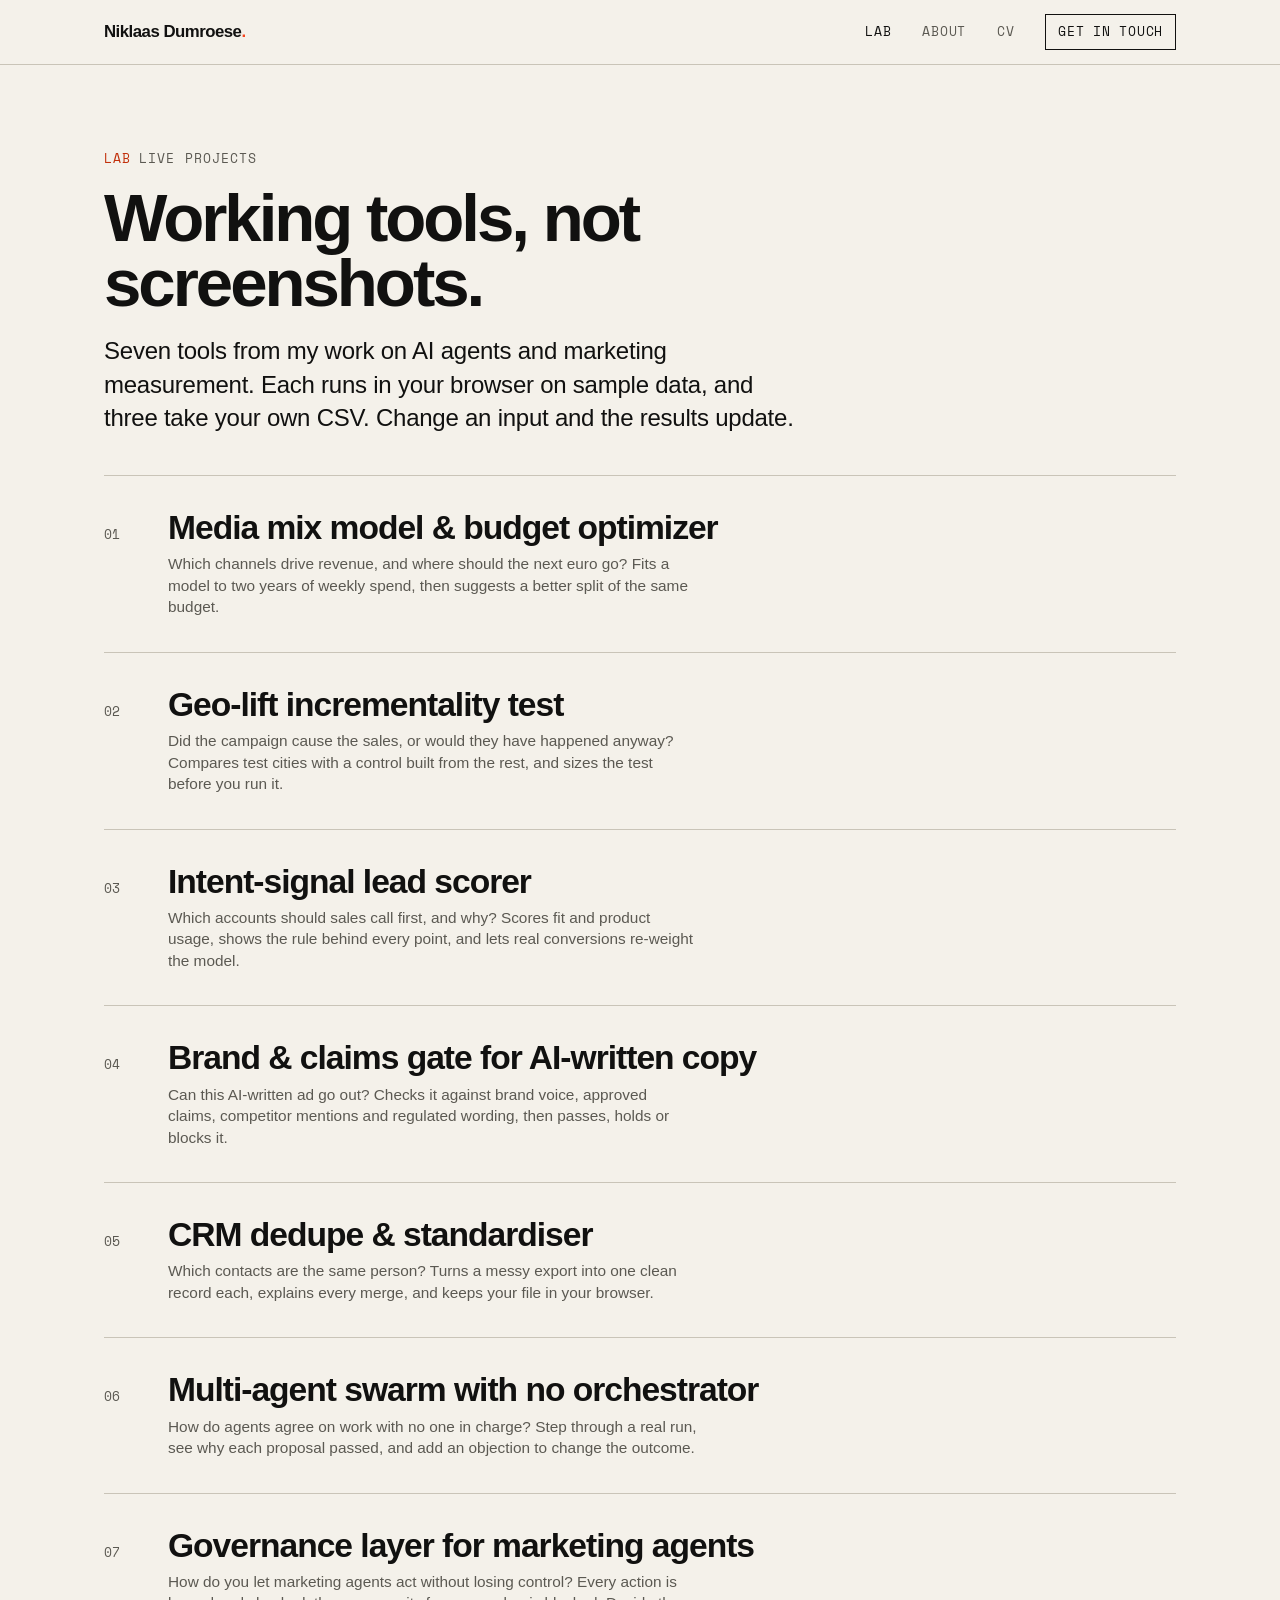
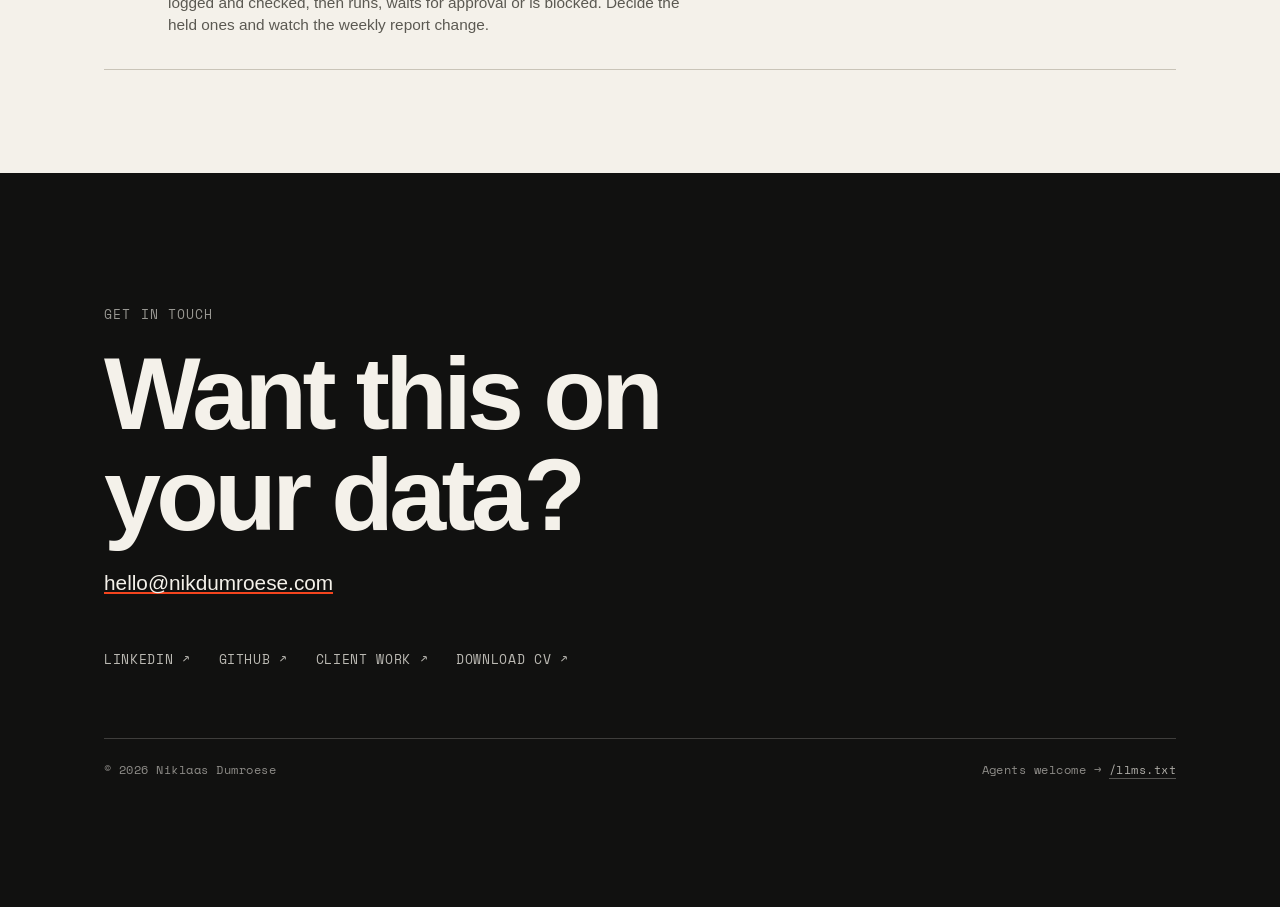
==== commit 19afe54d: "Lab: rewrite index and row copy around the question each tool answers Co-Authored-By: Claude Opus 5." ====
--- a/lab/index.html
+++ b/lab/index.html
@@ -46,7 +46,7 @@
   <section class="lab-head wrap">
     <p class="kicker"><span class="idx">Lab</span> Live projects</p>
     <h1>Working tools, not screenshots.</h1>
-    <p class="lead">Seven projects from the AI, agent and marketing-science side of my work. Each one runs in your browser on its own data or yours. Change the inputs and the numbers recompute.</p>
+    <p class="lead">Seven tools from my work on AI agents and marketing measurement. Each runs in your browser on sample data, and three take your own CSV. Change an input and the results update.</p>
   </section>
   <section class="lab wrap">
     <div class="index">
@@ -54,7 +54,7 @@
         <span class="row__num">01</span>
         <span>
           <span class="row__title">Media mix model &amp; budget optimizer</span>
-          <span class="row__desc">Fits adstock and saturation curves to two years of weekly spend, then moves budget to where the next euro earns most.</span>
+          <span class="row__desc">Which channels drive revenue, and where should the next euro go? Fits a model to two years of weekly spend, then suggests a better split of the same budget.</span>
         </span>
         <span class="row__side"><span class="row__go">Open →</span></span>
       </a>
@@ -62,7 +62,7 @@
         <span class="row__num">02</span>
         <span>
           <span class="row__title">Geo-lift incrementality test</span>
-          <span class="row__desc">Builds a synthetic control from untreated regions and tests whether a campaign caused the lift, with placebo-based significance and power planning.</span>
+          <span class="row__desc">Did the campaign cause the sales, or would they have happened anyway? Compares test cities with a control built from the rest, and sizes the test before you run it.</span>
         </span>
         <span class="row__side"><span class="row__go">Open →</span></span>
       </a>
@@ -70,7 +70,7 @@
         <span class="row__num">03</span>
         <span>
           <span class="row__title">Intent-signal lead scorer</span>
-          <span class="row__desc">ICP fit plus product-usage signals, every point traceable to a rule. Learns weights from outcomes and gates outreach copy before it sends.</span>
+          <span class="row__desc">Which accounts should sales call first, and why? Scores fit and product usage, shows the rule behind every point, and lets real conversions re-weight the model.</span>
         </span>
         <span class="row__side"><span class="row__go">Open →</span></span>
       </a>
@@ -78,7 +78,7 @@
         <span class="row__num">04</span>
         <span>
           <span class="row__title">Brand &amp; claims gate for AI-written copy</span>
-          <span class="row__desc">Checks agent-drafted ad copy against voice, an approved-claims register, competitor and regulated-language rules. Pass, review, or block.</span>
+          <span class="row__desc">Can this AI-written ad go out? Checks it against brand voice, approved claims, competitor mentions and regulated wording, then passes, holds or blocks it.</span>
         </span>
         <span class="row__side"><span class="row__go">Open →</span></span>
       </a>
@@ -86,7 +86,7 @@
         <span class="row__num">05</span>
         <span>
           <span class="row__title">CRM dedupe &amp; standardiser</span>
-          <span class="row__desc">Drop in a messy contact export. Get one clean record per person, every merge explained, nothing sent to a server.</span>
+          <span class="row__desc">Which contacts are the same person? Turns a messy export into one clean record each, explains every merge, and keeps your file in your browser.</span>
         </span>
         <span class="row__side"><span class="row__go">Open →</span></span>
       </a>
@@ -94,7 +94,7 @@
         <span class="row__num">06</span>
         <span>
           <span class="row__title">Multi-agent swarm with no orchestrator</span>
-          <span class="row__desc">Replays a real run of the swarm. Every proposal decision is recomputed live from the audit log, and you can inject an objection to see the outcome change.</span>
+          <span class="row__desc">How do agents agree on work with no one in charge? Step through a real run, see why each proposal passed, and add an objection to change the outcome.</span>
         </span>
         <span class="row__side"><span class="row__go">Open →</span></span>
       </a>
@@ -102,7 +102,7 @@
         <span class="row__num">07</span>
         <span>
           <span class="row__title">Governance layer for marketing agents</span>
-          <span class="row__desc">Every agent action lands in a ledger, gets checked, and runs, waits for a human, or is stopped. Approve or reject held actions and watch drift and the weekly report update.</span>
+          <span class="row__desc">How do you let marketing agents act without losing control? Every action is logged and checked, then runs, waits for approval or is blocked. Decide the held ones and watch the weekly report change.</span>
         </span>
         <span class="row__side"><span class="row__go">Open →</span></span>
       </a>
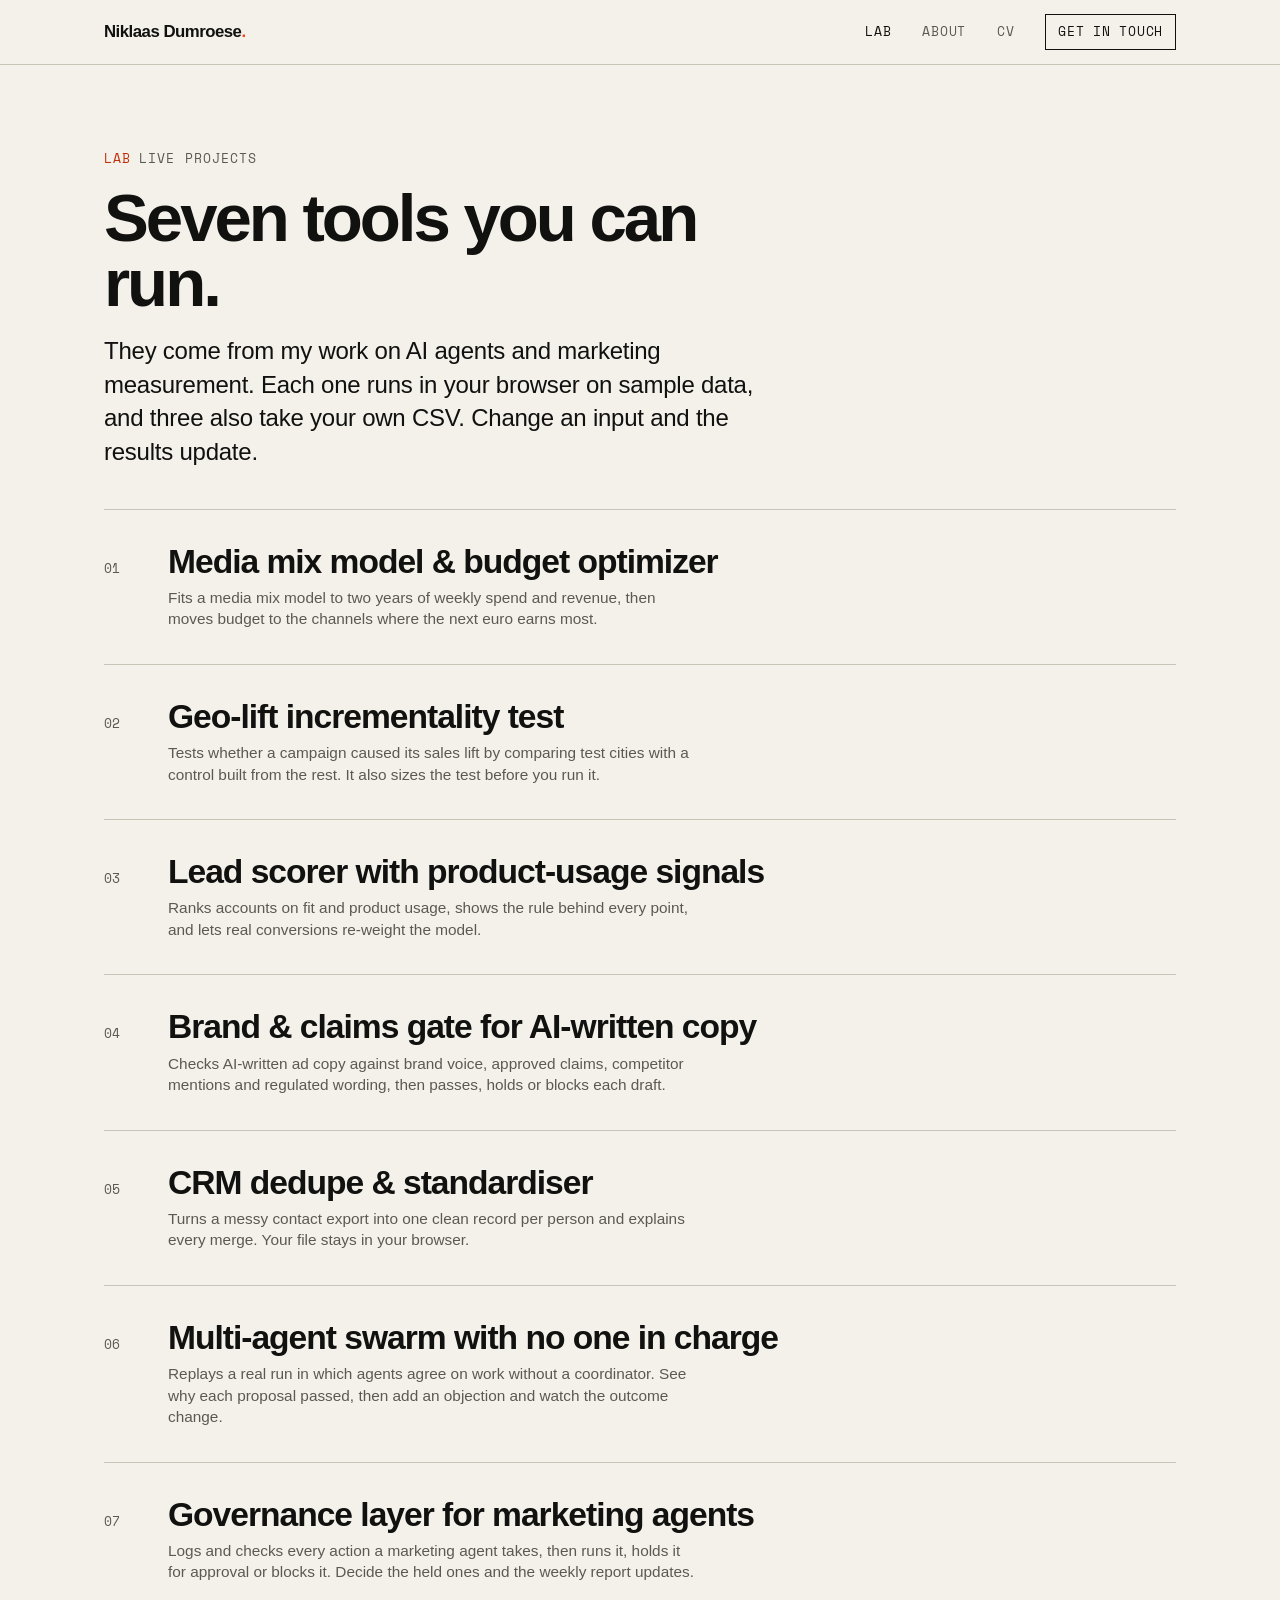
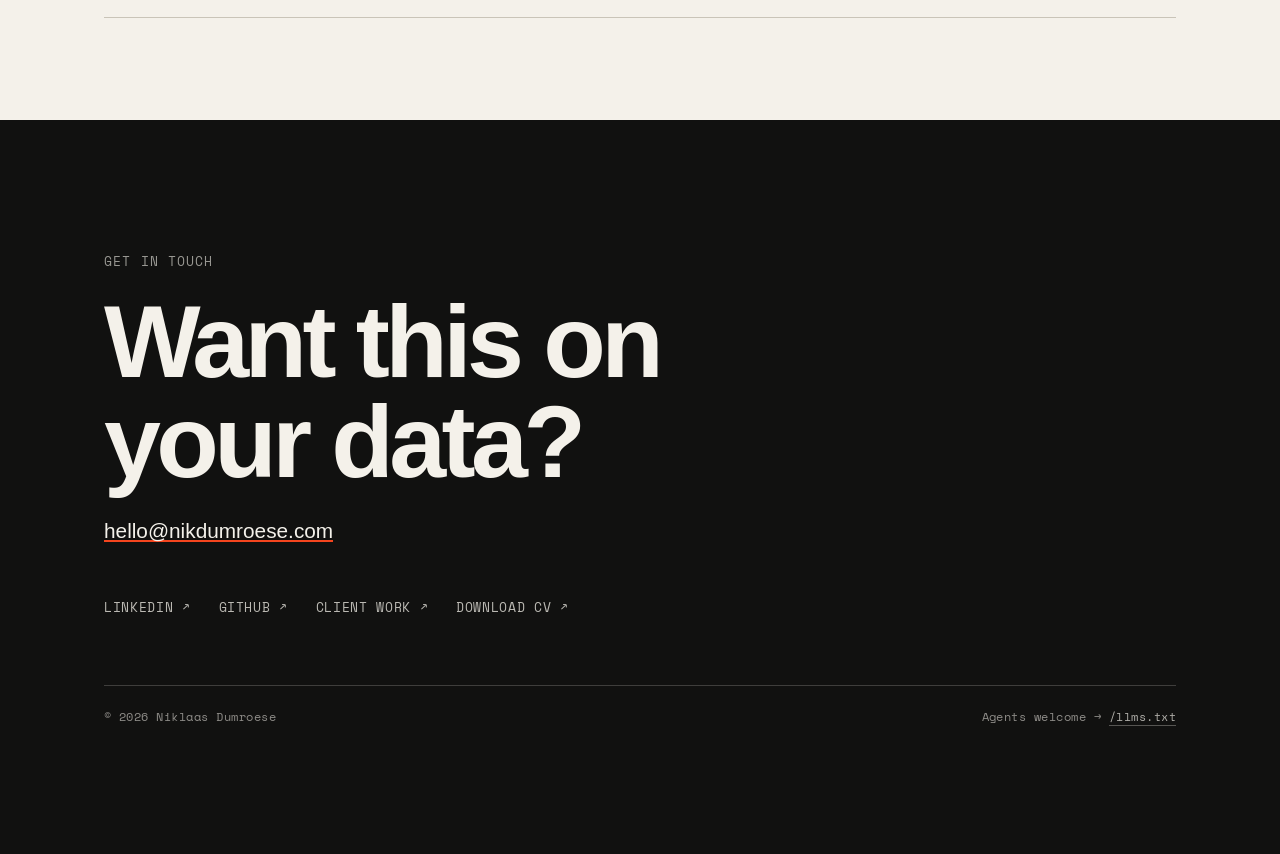
==== commit 781c7129: "Lab copy: editor pass (drop question-answer pattern, contrast headline, jargon titles) Co-Authored-B" ====
--- a/lab/index.html
+++ b/lab/index.html
@@ -45,8 +45,8 @@
 <main id="main">
   <section class="lab-head wrap">
     <p class="kicker"><span class="idx">Lab</span> Live projects</p>
-    <h1>Working tools, not screenshots.</h1>
-    <p class="lead">Seven tools from my work on AI agents and marketing measurement. Each runs in your browser on sample data, and three take your own CSV. Change an input and the results update.</p>
+    <h1>Seven tools you can run.</h1>
+    <p class="lead">They come from my work on AI agents and marketing measurement. Each one runs in your browser on sample data, and three also take your own CSV. Change an input and the results update.</p>
   </section>
   <section class="lab wrap">
     <div class="index">
@@ -54,7 +54,7 @@
         <span class="row__num">01</span>
         <span>
           <span class="row__title">Media mix model &amp; budget optimizer</span>
-          <span class="row__desc">Which channels drive revenue, and where should the next euro go? Fits a model to two years of weekly spend, then suggests a better split of the same budget.</span>
+          <span class="row__desc">Fits a media mix model to two years of weekly spend and revenue, then moves budget to the channels where the next euro earns most.</span>
         </span>
         <span class="row__side"><span class="row__go">Open →</span></span>
       </a>
@@ -62,15 +62,15 @@
         <span class="row__num">02</span>
         <span>
           <span class="row__title">Geo-lift incrementality test</span>
-          <span class="row__desc">Did the campaign cause the sales, or would they have happened anyway? Compares test cities with a control built from the rest, and sizes the test before you run it.</span>
+          <span class="row__desc">Tests whether a campaign caused its sales lift by comparing test cities with a control built from the rest. It also sizes the test before you run it.</span>
         </span>
         <span class="row__side"><span class="row__go">Open →</span></span>
       </a>
       <a class="row reveal" href="lead-scorer/">
         <span class="row__num">03</span>
         <span>
-          <span class="row__title">Intent-signal lead scorer</span>
-          <span class="row__desc">Which accounts should sales call first, and why? Scores fit and product usage, shows the rule behind every point, and lets real conversions re-weight the model.</span>
+          <span class="row__title">Lead scorer with product-usage signals</span>
+          <span class="row__desc">Ranks accounts on fit and product usage, shows the rule behind every point, and lets real conversions re-weight the model.</span>
         </span>
         <span class="row__side"><span class="row__go">Open →</span></span>
       </a>
@@ -78,7 +78,7 @@
         <span class="row__num">04</span>
         <span>
           <span class="row__title">Brand &amp; claims gate for AI-written copy</span>
-          <span class="row__desc">Can this AI-written ad go out? Checks it against brand voice, approved claims, competitor mentions and regulated wording, then passes, holds or blocks it.</span>
+          <span class="row__desc">Checks AI-written ad copy against brand voice, approved claims, competitor mentions and regulated wording, then passes, holds or blocks each draft.</span>
         </span>
         <span class="row__side"><span class="row__go">Open →</span></span>
       </a>
@@ -86,15 +86,15 @@
         <span class="row__num">05</span>
         <span>
           <span class="row__title">CRM dedupe &amp; standardiser</span>
-          <span class="row__desc">Which contacts are the same person? Turns a messy export into one clean record each, explains every merge, and keeps your file in your browser.</span>
+          <span class="row__desc">Turns a messy contact export into one clean record per person and explains every merge. Your file stays in your browser.</span>
         </span>
         <span class="row__side"><span class="row__go">Open →</span></span>
       </a>
       <a class="row reveal" href="agent-swarm/">
         <span class="row__num">06</span>
         <span>
-          <span class="row__title">Multi-agent swarm with no orchestrator</span>
-          <span class="row__desc">How do agents agree on work with no one in charge? Step through a real run, see why each proposal passed, and add an objection to change the outcome.</span>
+          <span class="row__title">Multi-agent swarm with no one in charge</span>
+          <span class="row__desc">Replays a real run in which agents agree on work without a coordinator. See why each proposal passed, then add an objection and watch the outcome change.</span>
         </span>
         <span class="row__side"><span class="row__go">Open →</span></span>
       </a>
@@ -102,7 +102,7 @@
         <span class="row__num">07</span>
         <span>
           <span class="row__title">Governance layer for marketing agents</span>
-          <span class="row__desc">How do you let marketing agents act without losing control? Every action is logged and checked, then runs, waits for approval or is blocked. Decide the held ones and watch the weekly report change.</span>
+          <span class="row__desc">Logs and checks every action a marketing agent takes, then runs it, holds it for approval or blocks it. Decide the held ones and the weekly report updates.</span>
         </span>
         <span class="row__side"><span class="row__go">Open →</span></span>
       </a>
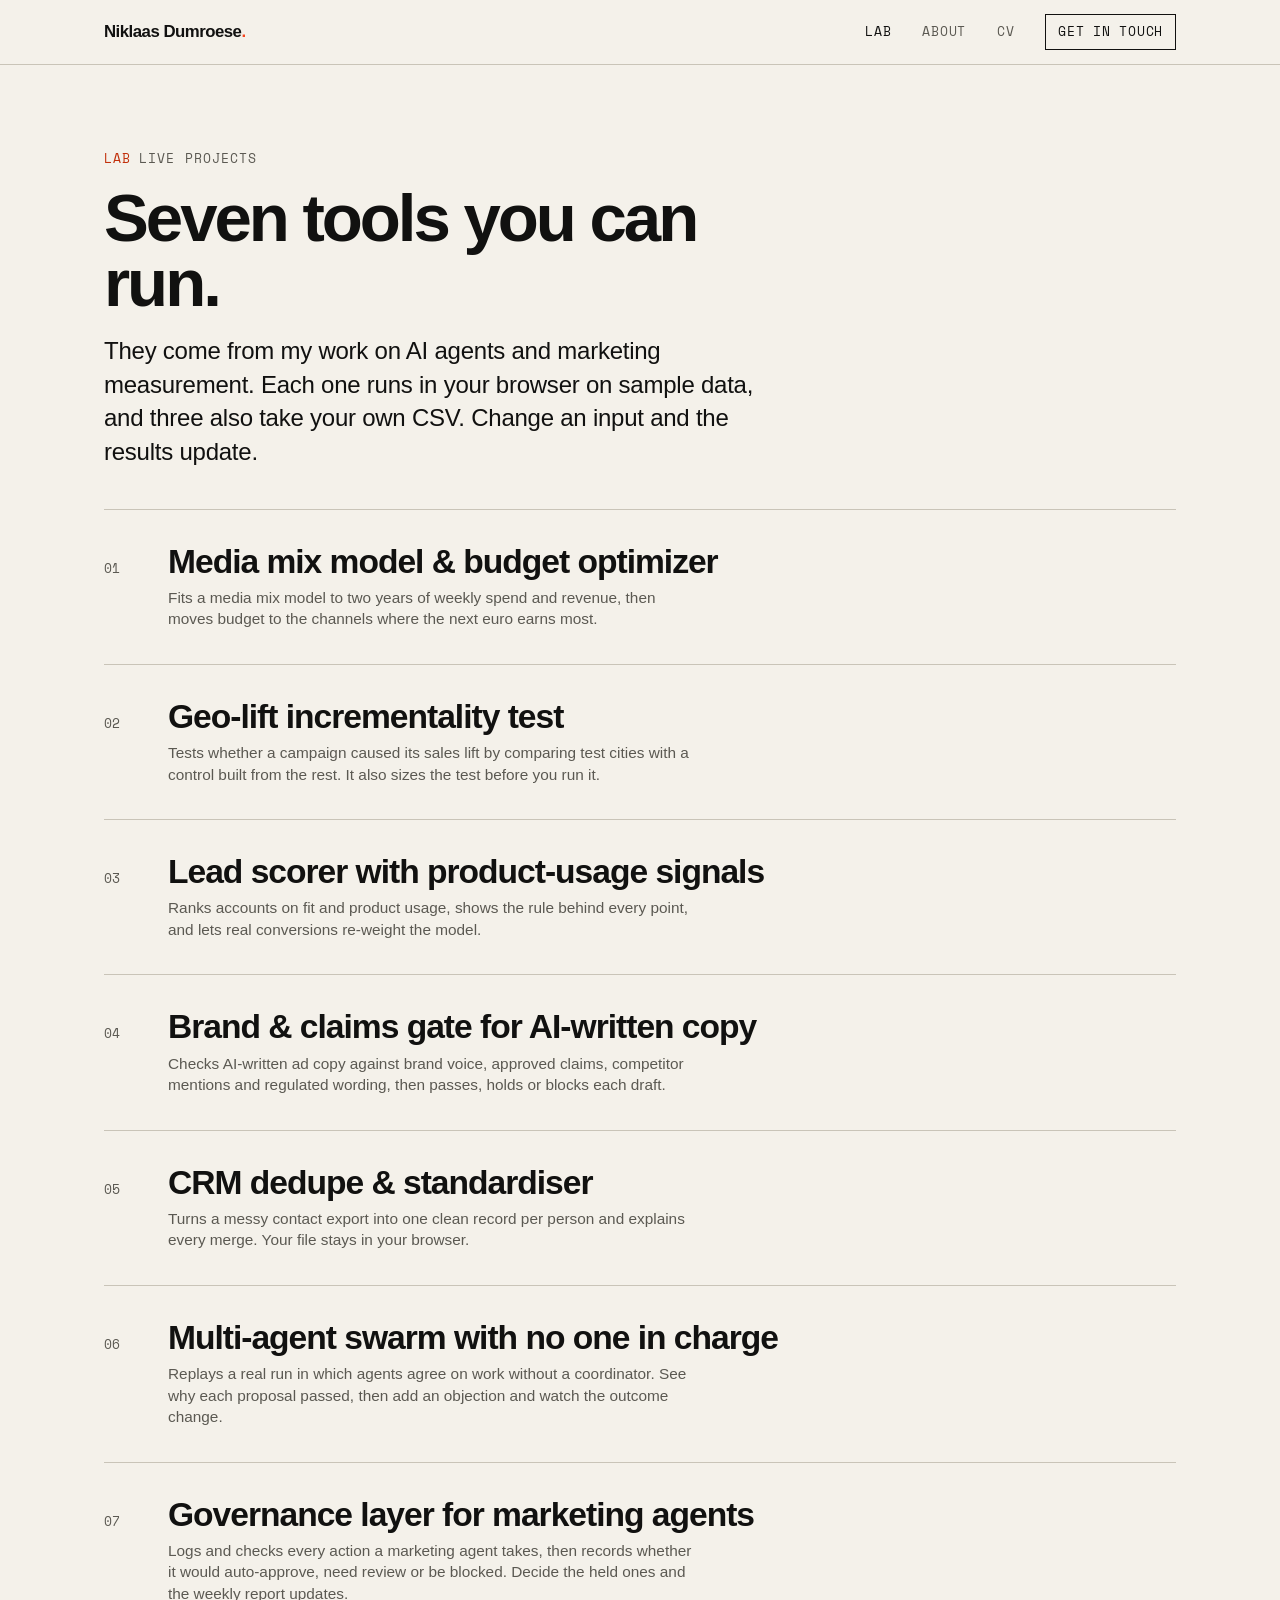
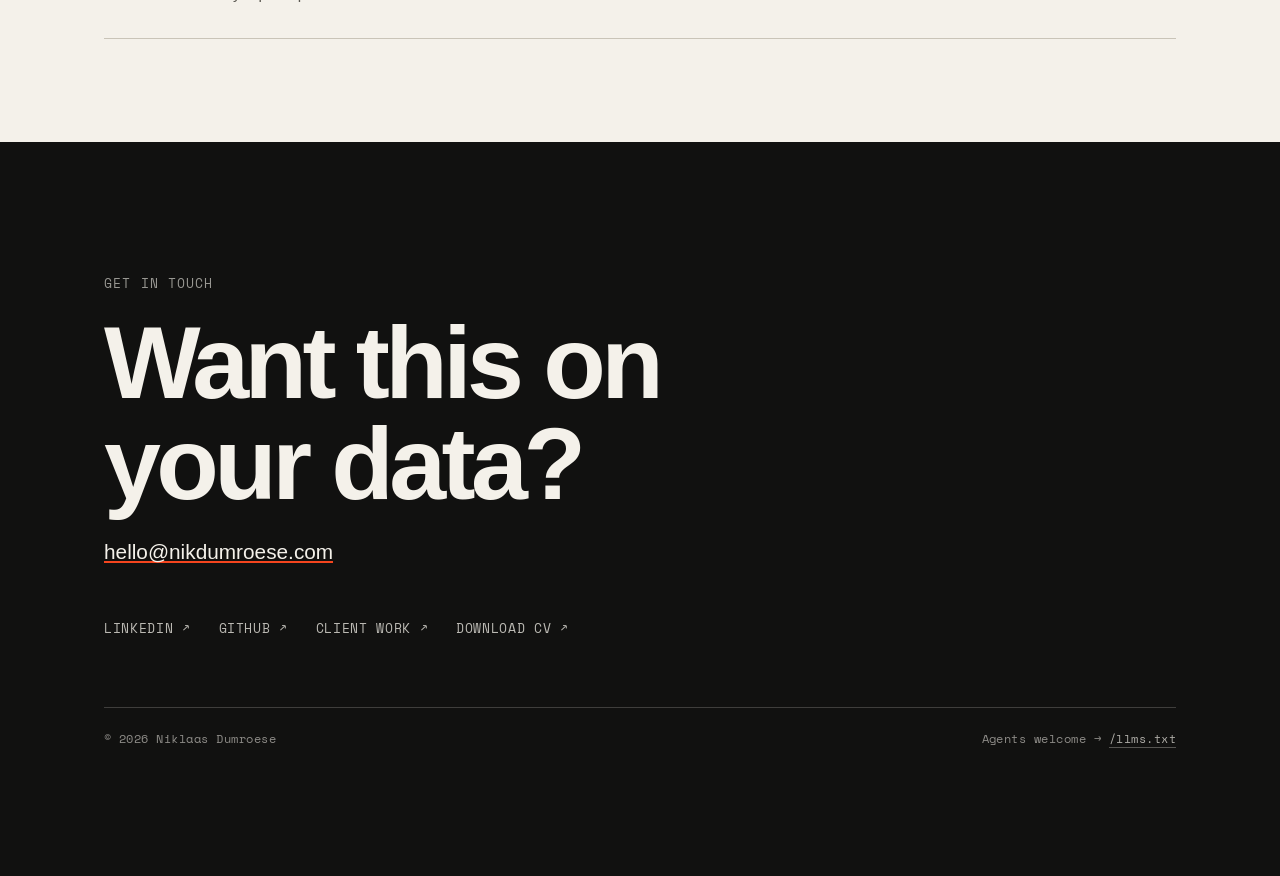
==== commit 5d4b18b8: "Site-wide copy pass from copy research + audit Marketing AI Engineer label, available immediately, H" ====
--- a/lab/index.html
+++ b/lab/index.html
@@ -102,7 +102,7 @@
         <span class="row__num">07</span>
         <span>
           <span class="row__title">Governance layer for marketing agents</span>
-          <span class="row__desc">Logs and checks every action a marketing agent takes, then runs it, holds it for approval or blocks it. Decide the held ones and the weekly report updates.</span>
+          <span class="row__desc">Logs and checks every action a marketing agent takes, then records whether it would auto-approve, need review or be blocked. Decide the held ones and the weekly report updates.</span>
         </span>
         <span class="row__side"><span class="row__go">Open →</span></span>
       </a>
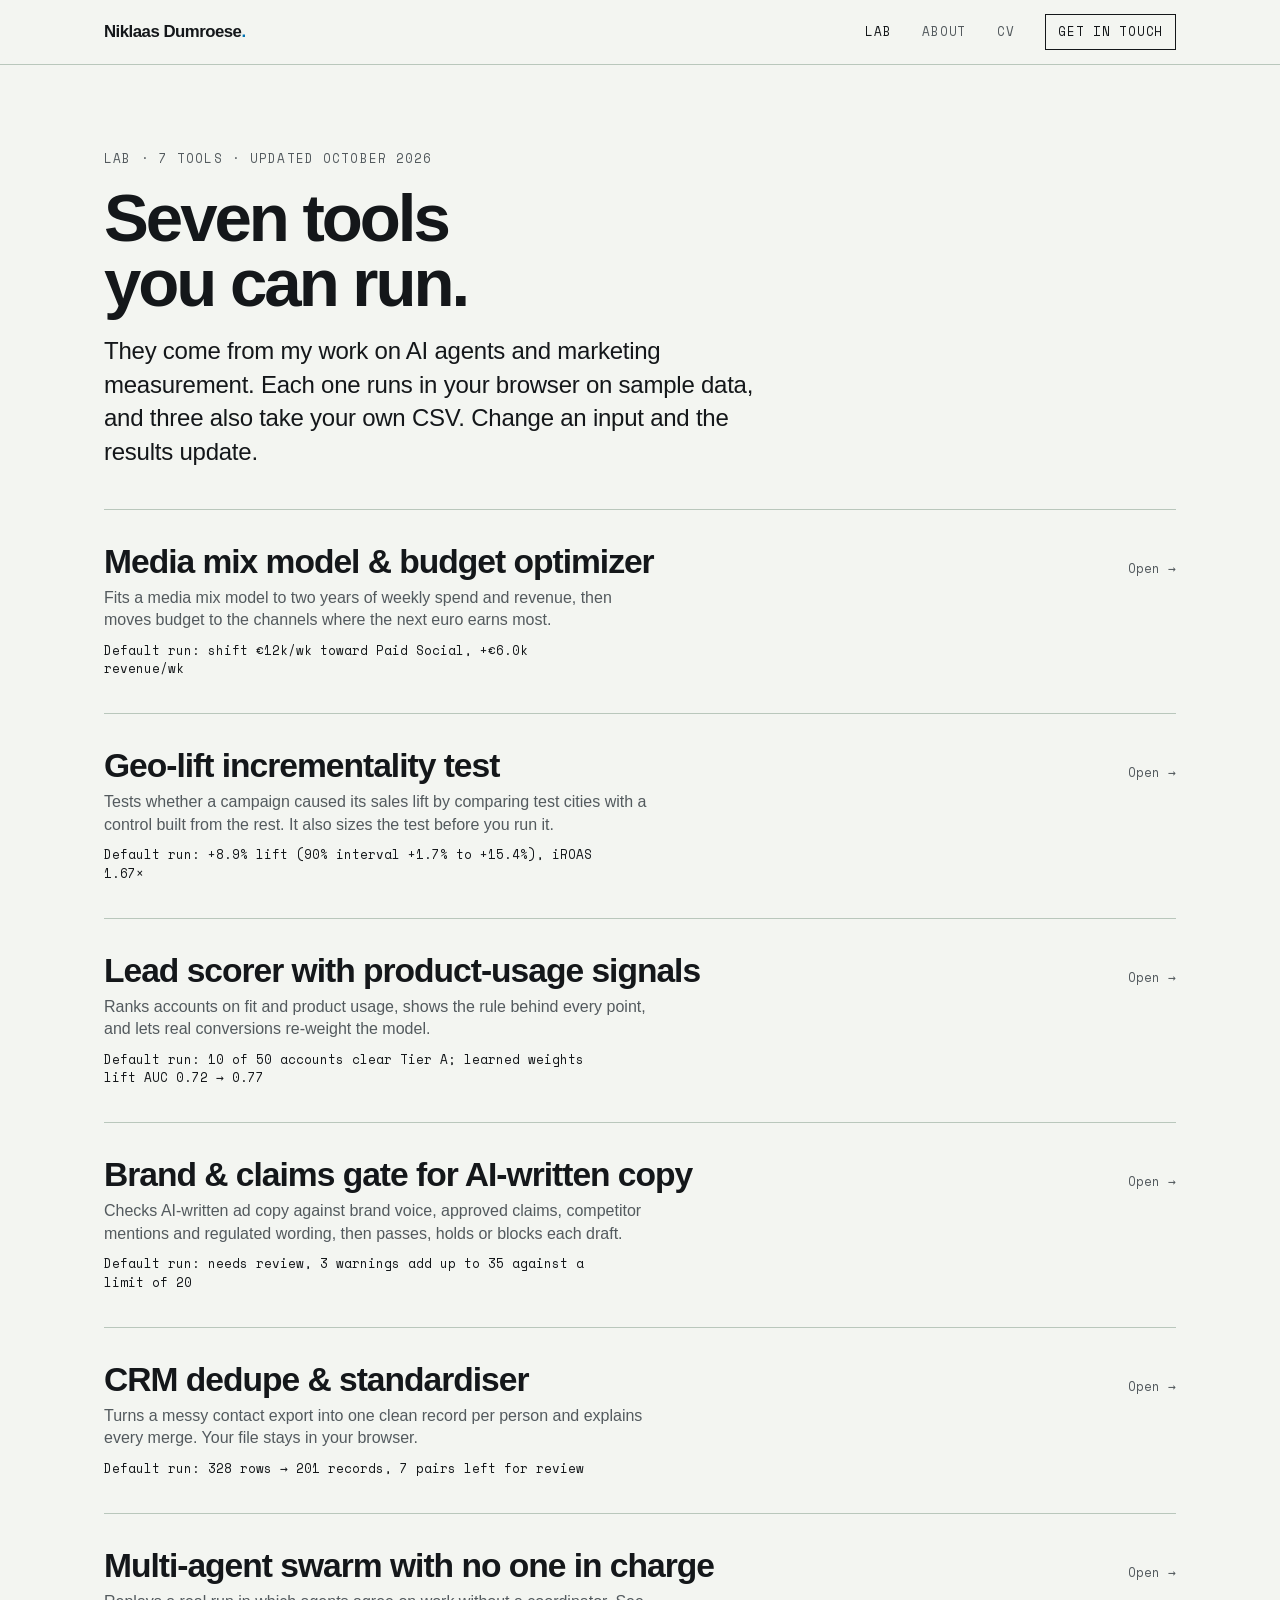
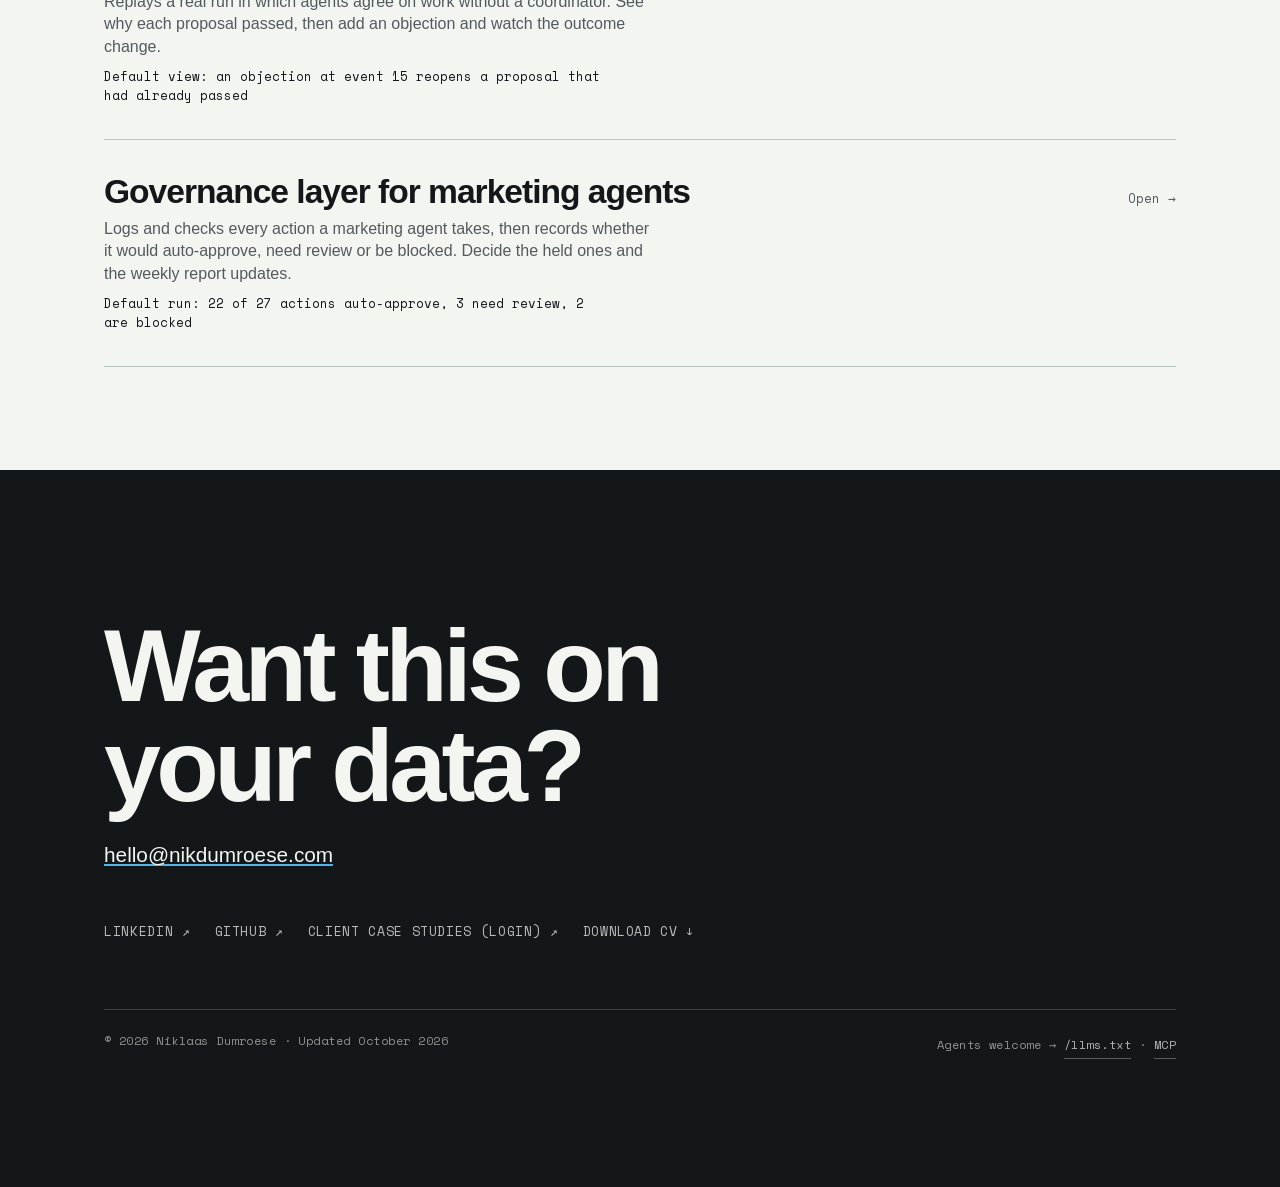
==== commit 73435d81: "Design pass from design research + AI-tell audit - New 'Grid-pad' palette (graph paper + Okabe-Ito b" ====
--- a/lab/index.html
+++ b/lab/index.html
@@ -9,7 +9,7 @@
 <link rel="canonical" href="https://nikdumroese.com/lab/" />
 <meta name="robots" content="index, follow" />
 <meta name="author" content="Niklaas Dumroese" />
-<meta name="theme-color" content="#F4F1EA" />
+<meta name="theme-color" content="#F3F5F1" />
 <link rel="icon" href="../assets/favicon.svg" type="image/svg+xml" />
 <meta property="og:site_name" content="Niklaas Dumroese" />
 <meta property="og:type" content="website" />
@@ -18,9 +18,7 @@
 <meta property="og:description" content="Seven working AI and marketing-science tools you can run in the browser: media mix modelling, geo-lift testing, lead scoring, copy governance, CRM dedupe, a multi-agent swarm replay and an agent governance ledger." />
 <meta property="og:image" content="https://nikdumroese.com/assets/og.png" />
 <meta name="twitter:card" content="summary_large_image" />
-<link rel="preconnect" href="https://fonts.googleapis.com" />
-<link rel="preconnect" href="https://fonts.gstatic.com" crossorigin />
-<link rel="stylesheet" href="https://fonts.googleapis.com/css2?family=Space+Mono:wght@400;700&display=swap" />
+<link rel="preload" href="../assets/fonts/space-mono-400-latin.woff2" as="font" type="font/woff2" crossorigin />
 <meta name="color-scheme" content="light" />
 <link rel="llms" type="text/markdown" href="/llms.txt" />
 <link rel="stylesheet" href="../assets/styles.css" />
@@ -32,7 +30,6 @@
 <header class="nav">
   <div class="wrap nav__inner">
     <a class="brand" href="../index.html">Niklaas Dumroese<span class="dot">.</span></a>
-    <button class="nav__toggle" aria-label="Menu" aria-expanded="false" aria-controls="menu"><span></span><span></span><span></span></button>
     <nav class="nav__links" id="menu" aria-label="Primary">
       <a href="index.html" aria-current="page">Lab</a>
       <a href="../about.html">About</a>
@@ -44,65 +41,65 @@
 
 <main id="main">
   <section class="lab-head wrap">
-    <p class="kicker"><span class="idx">Lab</span> Live projects</p>
+    <p class="kicker">Lab · 7 tools · updated October 2026</p>
     <h1>Seven tools you can run.</h1>
     <p class="lead">They come from my work on AI agents and marketing measurement. Each one runs in your browser on sample data, and three also take your own CSV. Change an input and the results update.</p>
   </section>
   <section class="lab wrap">
     <div class="index">
-      <a class="row reveal" href="mmm/">
-        <span class="row__num">01</span>
+      <a class="row" href="mmm/">
         <span>
           <span class="row__title">Media mix model &amp; budget optimizer</span>
           <span class="row__desc">Fits a media mix model to two years of weekly spend and revenue, then moves budget to the channels where the next euro earns most.</span>
+        <span class="row__result">Default run: shift €12k/wk toward Paid Social, +€6.0k revenue/wk</span>
         </span>
         <span class="row__side"><span class="row__go">Open →</span></span>
       </a>
-      <a class="row reveal" href="geo-lift/">
-        <span class="row__num">02</span>
+      <a class="row" href="geo-lift/">
         <span>
           <span class="row__title">Geo-lift incrementality test</span>
           <span class="row__desc">Tests whether a campaign caused its sales lift by comparing test cities with a control built from the rest. It also sizes the test before you run it.</span>
+        <span class="row__result">Default run: +8.9% lift (90% interval +1.7% to +15.4%), iROAS 1.67×</span>
         </span>
         <span class="row__side"><span class="row__go">Open →</span></span>
       </a>
-      <a class="row reveal" href="lead-scorer/">
-        <span class="row__num">03</span>
+      <a class="row" href="lead-scorer/">
         <span>
           <span class="row__title">Lead scorer with product-usage signals</span>
           <span class="row__desc">Ranks accounts on fit and product usage, shows the rule behind every point, and lets real conversions re-weight the model.</span>
+        <span class="row__result">Default run: 10 of 50 accounts clear Tier A; learned weights lift AUC 0.72 → 0.77</span>
         </span>
         <span class="row__side"><span class="row__go">Open →</span></span>
       </a>
-      <a class="row reveal" href="claims-check/">
-        <span class="row__num">04</span>
+      <a class="row" href="claims-check/">
         <span>
           <span class="row__title">Brand &amp; claims gate for AI-written copy</span>
           <span class="row__desc">Checks AI-written ad copy against brand voice, approved claims, competitor mentions and regulated wording, then passes, holds or blocks each draft.</span>
+        <span class="row__result">Default run: needs review, 3 warnings add up to 35 against a limit of 20</span>
         </span>
         <span class="row__side"><span class="row__go">Open →</span></span>
       </a>
-      <a class="row reveal" href="crm-dedupe/">
-        <span class="row__num">05</span>
+      <a class="row" href="crm-dedupe/">
         <span>
           <span class="row__title">CRM dedupe &amp; standardiser</span>
           <span class="row__desc">Turns a messy contact export into one clean record per person and explains every merge. Your file stays in your browser.</span>
+        <span class="row__result">Default run: 328 rows → 201 records, 7 pairs left for review</span>
         </span>
         <span class="row__side"><span class="row__go">Open →</span></span>
       </a>
-      <a class="row reveal" href="agent-swarm/">
-        <span class="row__num">06</span>
+      <a class="row" href="agent-swarm/">
         <span>
           <span class="row__title">Multi-agent swarm with no one in charge</span>
           <span class="row__desc">Replays a real run in which agents agree on work without a coordinator. See why each proposal passed, then add an objection and watch the outcome change.</span>
+        <span class="row__result">Default view: an objection at event 15 reopens a proposal that had already passed</span>
         </span>
         <span class="row__side"><span class="row__go">Open →</span></span>
       </a>
-      <a class="row reveal" href="agent-governance/">
-        <span class="row__num">07</span>
+      <a class="row" href="agent-governance/">
         <span>
           <span class="row__title">Governance layer for marketing agents</span>
           <span class="row__desc">Logs and checks every action a marketing agent takes, then records whether it would auto-approve, need review or be blocked. Decide the held ones and the weekly report updates.</span>
+        <span class="row__result">Default run: 22 of 27 actions auto-approve, 3 need review, 2 are blocked</span>
         </span>
         <span class="row__side"><span class="row__go">Open →</span></span>
       </a>
@@ -112,18 +109,17 @@
 
 <footer class="foot" id="contact">
   <div class="wrap">
-    <p class="kicker">Get in touch</p>
     <p class="display">Want this on<br>your data?</p>
     <p class="foot__mail"><a class="mail" href="mailto:hello@nikdumroese.com">hello@nikdumroese.com</a></p>
     <div class="foot__links">
       <a href="https://linkedin.com/in/nikdumroese" target="_blank" rel="me noopener">LinkedIn ↗</a>
       <a href="https://github.com/nikdumroese" target="_blank" rel="me noopener">GitHub ↗</a>
-      <a href="https://work.nikdumroese.com" target="_blank" rel="noopener">Client work ↗</a>
-      <a href="../Nik_Dumroese_CV.pdf" target="_blank" rel="noopener">Download CV ↗</a>
+      <a href="https://work.nikdumroese.com" target="_blank" rel="noopener">Client case studies (login) ↗</a>
+      <a href="../Nik_Dumroese_CV.pdf" download>Download CV ↓</a>
     </div>
     <div class="foot__base">
-      <span>© 2026 Niklaas Dumroese</span>
-      <span>Agents welcome → <a href="/llms.txt">/llms.txt</a></span>
+      <span>© 2026 Niklaas Dumroese · Updated October 2026</span>
+      <span>Agents welcome → <a href="/llms.txt">/llms.txt</a> · <a href="https://github.com/nikdumroese/nikdumroese-mcp" target="_blank" rel="noopener">MCP</a></span>
     </div>
   </div>
 </footer>
--- a/assets/styles.css
+++ b/assets/styles.css
@@ -1,20 +1,29 @@
 /* Niklaas Dumroese — personal site
    Own design system. See design-system/MASTER.md */
 
+/* ---------- fonts: Space Mono self-hosted (latin subset, OFL: fonts/OFL.txt) ---------- */
+@font-face { font-family: "Space Mono"; font-style: normal; font-weight: 400; font-display: swap; src: url("fonts/space-mono-400-latin.woff2") format("woff2"); }
+@font-face { font-family: "Space Mono"; font-style: normal; font-weight: 700; font-display: swap; src: url("fonts/space-mono-700-latin.woff2") format("woff2"); }
+/* metric-matched fallback so labels don't reflow when the webfont arrives */
+@font-face { font-family: "Space Mono Fallback"; src: local("Menlo"), local("Consolas"), local("DejaVu Sans Mono"); size-adjust: 101.7%; }
+
 /* ---------- tokens ---------- */
 :root {
-  --paper: #F4F1EA;
-  --paper-2: #ECE8DE;
-  --ink: #111110;
-  --ink-60: #5B5952;
-  --ink-20: #C9C4B8;
-  --accent: #F5451E;
-  --accent-2: #2438FF;
-  --accent-text: #C2300B; /* vermilion for small text: 5.0:1 on paper (raw --accent is 3.2:1) */
-  --on-accent: #111110;  /* ink on vermilion 5.2:1; white was 3.65:1 */
+  /* "Grid-pad": engineering graph paper + Okabe-Ito blue (colour-blind safe). See MASTER.md */
+  --paper: #F3F5F1;
+  --paper-2: #E6EBE4;
+  --ink: #14171A;
+  --ink-60: #535A5E;      /* 6.4:1 on paper */
+  --ink-40: #788580;      /* 3.5:1: borders and baseline series that carry meaning */
+  --ink-20: #B9C7BC;      /* grid green: decorative hairlines only */
+  --accent: #0072B2;      /* 4.73:1 on paper, passes as text */
+  --accent-text: #005A8C; /* 6.74:1; use on paper-2, where --accent drops to 4.29 */
+  --on-accent: #FFFFFF;   /* 5.19:1 on accent */
+  --accent-on-ink: #56B4E9; /* 7.8:1 on ink, footer links */
+  --accent-2: #A35F00;    /* ochre, rare */
 
   --grotesque: "Helvetica Neue", Helvetica, Arial, sans-serif;
-  --mono: "Space Mono", ui-monospace, SFMono-Regular, Menlo, monospace;
+  --mono: "Space Mono", "Space Mono Fallback", ui-monospace, SFMono-Regular, Menlo, monospace;
 
   --container: 1200px;
   --gutter: clamp(20px, 5vw, 64px);
@@ -24,7 +33,7 @@
 
 /* ---------- reset ---------- */
 *, *::before, *::after { box-sizing: border-box; margin: 0; padding: 0; }
-html { -webkit-text-size-adjust: 100%; scroll-behavior: smooth; }
+html { -webkit-text-size-adjust: 100%; scroll-behavior: smooth; scroll-padding-top: 96px; }
 @media (prefers-reduced-motion: reduce) { html { scroll-behavior: auto; } }
 
 body {
@@ -59,7 +68,7 @@
 }
 .kicker .idx { color: var(--accent-text); }
 
-h1, h2, h3 { font-weight: 700; letter-spacing: -0.035em; line-height: 1.02; }
+h1, h2, h3 { font-weight: 700; letter-spacing: -0.035em; line-height: 1.02; text-wrap: balance; }
 /* ---------- skip link ---------- */
 .skip { position: absolute; left: -9999px; }
 .skip:focus { left: var(--gutter); top: 12px; z-index: 100; background: var(--ink); color: var(--paper); padding: 10px 14px; outline: 2px solid var(--accent); outline-offset: 2px; }
@@ -70,7 +79,7 @@
   letter-spacing: -0.045em;
   line-height: 0.98;
 }
-h2.big { font-size: clamp(2rem, 5vw, 3.6rem); letter-spacing: -0.04em; line-height: 1.0; }
+h1.big, h2.big { font-size: clamp(2rem, 5vw, 3.6rem); letter-spacing: -0.04em; line-height: 1.0; }
 h3 { font-size: clamp(1.25rem, 2.4vw, 1.75rem); letter-spacing: -0.02em; }
 .lead {
   font-size: clamp(1.15rem, 2.1vw, 1.5rem);
@@ -119,7 +128,7 @@
   backdrop-filter: saturate(120%) blur(8px);
   border-bottom: 1px solid var(--ink-20);
 }
-.nav__inner { display: flex; align-items: center; justify-content: space-between; height: 64px; }
+.nav__inner { display: flex; align-items: center; justify-content: space-between; min-height: 64px; }
 .brand { font-weight: 700; letter-spacing: -0.03em; font-size: 1.05rem; }
 .brand .dot { color: var(--accent); }
 .nav__links { display: flex; align-items: center; gap: clamp(14px, 2.4vw, 34px); }
@@ -138,7 +147,7 @@
 .now .kicker { margin-bottom: 14px; }
 .now__role { font-weight: 700; font-size: clamp(1.15rem, 2vw, 1.5rem); letter-spacing: -0.03em; line-height: 1.08; }
 .now__list { list-style: none; margin-top: 18px; display: grid; gap: 0; }
-.now__list li { color: var(--ink-60); font-size: 0.96rem; padding-block: 10px; border-top: 1px solid var(--ink-20); }
+.now__list li { color: var(--ink-60); font-size: 1rem; padding-block: 10px; border-top: 1px solid var(--ink-20); }
 .hero__cta { display: flex; flex-wrap: wrap; gap: 14px; margin-top: clamp(28px, 4vw, 40px); align-items: center; }
 .hero__avail { font-family: var(--mono); font-size: 12.5px; color: var(--ink-60); display: inline-flex; align-items: center; gap: 8px; }
 .hero__avail::before { content:""; width: 8px; height: 8px; border-radius: 50%; background: var(--accent); }
@@ -146,25 +155,24 @@
 /* ---------- work index (list, never bento) ---------- */
 .index { border-top: 1px solid var(--ink-20); }
 .row {
-  display: grid; grid-template-columns: auto 1fr auto; gap: clamp(16px, 4vw, 48px);
+  display: grid; grid-template-columns: 1fr auto; gap: clamp(16px, 4vw, 48px);
   align-items: baseline; padding-block: clamp(22px, 3vw, 34px);
   border-bottom: 1px solid var(--ink-20);
-  transition: padding-left .25s ease, color .25s ease;
-}
-a.row:hover { padding-left: 12px; }
+  transition: color .25s ease;
+}
 a.row:hover .row__title { color: var(--accent); }
 .row__num { font-family: var(--mono); color: var(--ink-60); font-size: 13px; }
-.row__title { display: block; font-weight: 700; font-size: clamp(1.3rem, 3.4vw, 2.1rem); letter-spacing: -0.03em; line-height: 1.05; }
+.row__title { display: block; text-wrap: balance; font-weight: 700; font-size: clamp(1.3rem, 3.4vw, 2.1rem); letter-spacing: -0.03em; line-height: 1.05; }
 .row__meta { font-family: var(--mono); font-size: 12px; color: var(--ink-60); text-transform: uppercase; letter-spacing: 0.05em; }
-.row__desc { display: block; color: var(--ink-60); font-size: 0.96rem; line-height: 1.4; margin-top: 8px; max-width: 62ch; }
+.row__desc { display: block; color: var(--ink-60); font-size: 1rem; line-height: 1.4; margin-top: 8px; max-width: 62ch; }
 a.row:hover .row__desc { color: var(--ink); }
-.tag { font-family: var(--mono); font-size: 11.5px; letter-spacing: 0.04em; text-transform: uppercase; color: var(--ink-60); border: 1px solid var(--ink-20); padding: 3px 8px; }
+.tag { font-family: var(--mono); font-size: 12.5px; letter-spacing: 0.04em; text-transform: uppercase; color: var(--ink-60); border: 1px solid var(--ink-20); padding: 3px 8px; }
 .tag--flag { color: var(--accent-text); border-color: var(--accent); }
 .row__side { text-align: right; }
 .row__year { font-family: var(--mono); font-size: 13px; color: var(--ink-60); display: block; }
-.row__go { font-family: var(--mono); font-size: 12px; color: var(--ink); opacity: 0; transition: opacity .2s ease; }
-a.row:hover .row__go, a.row:focus-visible .row__go { opacity: 1; color: var(--accent-text); }
-@media (hover: none) { .row__go { opacity: 1; } }
+.row__go { font-family: var(--mono); font-size: 12.5px; color: var(--ink-60); transition: color .2s ease; }
+a.row:hover .row__go, a.row:focus-visible .row__go { color: var(--accent-text); }
+.row__result { display: block; font-family: var(--mono); font-size: 12.5px; color: var(--ink); margin-top: 10px; max-width: 62ch; }
 
 /* ---------- capabilities ---------- */
 .caps { display: grid; grid-template-columns: repeat(3, 1fr); gap: clamp(20px, 4vw, 48px); }
@@ -191,8 +199,10 @@
 }
 .acc > summary::-webkit-details-marker { display: none; }
 .acc > summary:hover .acc__title { color: var(--accent); }
-.acc__title { font-weight: 700; font-size: clamp(1.25rem, 3vw, 1.9rem); letter-spacing: -0.03em; line-height: 1.08; transition: color .2s ease; }
+.acc__title { text-wrap: balance; font-weight: 700; font-size: clamp(1.25rem, 3vw, 1.9rem); letter-spacing: -0.03em; line-height: 1.08; transition: color .2s ease; }
 .acc__mark { position: relative; width: 16px; height: 16px; flex: none; }
+.acc__out { grid-column: 1; grid-row: 2; font-family: var(--mono); font-size: 13px; line-height: 1.5; color: var(--ink-60); margin-top: -4px; }
+.acc > summary > .acc__mark { grid-column: 2; grid-row: 1 / span 2; }
 .acc__mark::before, .acc__mark::after { content: ""; position: absolute; background: var(--ink); transition: transform .25s ease, background .2s ease; }
 .acc__mark::before { top: 7px; left: 0; width: 16px; height: 2px; }
 .acc__mark::after { top: 0; left: 7px; width: 2px; height: 16px; }
@@ -213,7 +223,7 @@
 .case__grid { display: grid; grid-template-columns: 240px 1fr; gap: clamp(28px, 5vw, 72px); margin-top: clamp(28px, 4vw, 44px); align-items: start; }
 .meta { border-top: 2px solid var(--ink); padding-top: 16px; position: sticky; top: 88px; }
 .meta dl { display: grid; grid-template-columns: 1fr; gap: 14px; }
-.meta dt { font-family: var(--mono); font-size: 11px; letter-spacing: 0.08em; text-transform: uppercase; color: var(--ink-60); margin-bottom: 3px; }
+.meta dt { font-family: var(--mono); font-size: 12.5px; letter-spacing: 0.08em; text-transform: uppercase; color: var(--ink-60); margin-bottom: 3px; }
 .meta dd { font-size: 0.98rem; line-height: 1.3; }
 .case__body h3, .case__body h4 { margin: 28px 0 10px; font-weight: 700; font-size: clamp(1.25rem, 2.4vw, 1.75rem); letter-spacing: -0.02em; line-height: 1.02; }
 .case__body h3:first-child, .case__body h4:first-child { margin-top: 0; }
@@ -224,7 +234,7 @@
 .case__body li::before { content: "→"; position: absolute; left: 0; color: var(--accent); font-family: var(--mono); }
 .stat-strip { display: flex; flex-wrap: wrap; gap: clamp(20px, 4vw, 48px); margin-top: 22px; padding-top: 20px; border-top: 1px solid var(--ink-20); }
 .stat .n { font-weight: 700; font-size: clamp(1.6rem, 3.5vw, 2.4rem); letter-spacing: -0.03em; display: block; white-space: nowrap; }
-.stat .l { font-family: var(--mono); font-size: 11.5px; text-transform: uppercase; letter-spacing: 0.05em; color: var(--ink-60); }
+.stat .l { font-family: var(--mono); font-size: 12.5px; text-transform: uppercase; letter-spacing: 0.05em; color: var(--ink-60); }
 
 /* ---------- about / prose ---------- */
 .prose p { font-size: 1.12rem; line-height: 1.6; margin-bottom: 1.1rem; }
@@ -250,17 +260,17 @@
 .foot { background: var(--ink); color: var(--paper); }
 .foot .wrap { padding-block: clamp(64px, 10vw, 128px); }
 .foot .kicker { color: color-mix(in srgb, var(--paper) 60%, transparent); }
-.foot .kicker .idx { color: var(--accent); }
+.foot .kicker .idx { color: var(--accent-on-ink); }
 .foot .display { color: var(--paper); }
-.foot a.mail { color: var(--paper); background-image: linear-gradient(var(--accent), var(--accent)); background-repeat: no-repeat; background-position: 0 100%; background-size: 100% 2px; transition: background-size .22s ease, color .2s; }
-.foot a.mail:hover { color: var(--accent); background-size: 100% 3px; }
-.foot__links { display: flex; flex-wrap: wrap; gap: 28px; margin-top: 40px; }
+.foot a.mail { color: var(--paper); background-image: linear-gradient(var(--accent-on-ink), var(--accent-on-ink)); background-repeat: no-repeat; background-position: 0 100%; background-size: 100% 2px; transition: background-size .22s ease, color .2s; }
+.foot a.mail:hover { color: var(--accent-on-ink); background-size: 100% 3px; }
+.foot__links { display: flex; flex-wrap: wrap; gap: 4px 24px; margin-top: 40px; }
 .foot__links a { display: inline-block; padding-block: 12px; font-family: var(--mono); font-size: 13px; letter-spacing: 0.05em; text-transform: uppercase; color: color-mix(in srgb, var(--paper) 75%, transparent); transition: color .2s ease; }
-.foot__links a:hover { color: var(--accent); }
+.foot__links a:hover { color: var(--accent-on-ink); }
 .foot__base { display: flex; justify-content: space-between; flex-wrap: wrap; gap: 12px; margin-top: 56px; padding-top: 22px; border-top: 1px solid color-mix(in srgb, var(--paper) 20%, transparent); }
 .foot__base span { font-family: var(--mono); font-size: 12px; color: color-mix(in srgb, var(--paper) 55%, transparent); letter-spacing: 0.04em; }
-.foot__base a { color: color-mix(in srgb, var(--paper) 70%, transparent); text-decoration: none; border-bottom: 1px solid color-mix(in srgb, var(--paper) 30%, transparent); transition: color .2s ease, border-color .2s ease; }
-.foot__base a:hover { color: var(--accent); border-color: var(--accent); }
+.foot__base a { display: inline-block; padding-block: 4px; color: color-mix(in srgb, var(--paper) 70%, transparent); text-decoration: none; border-bottom: 1px solid color-mix(in srgb, var(--paper) 30%, transparent); transition: color .2s ease, border-color .2s ease; }
+.foot__base a:hover { color: var(--accent-on-ink); border-color: var(--accent-on-ink); }
 
 /* ---------- CV page ---------- */
 .cv-head { padding-top: clamp(40px, 7vw, 80px); }
@@ -285,7 +295,7 @@
 .cv-block ul { list-style: none; }
 .cv-block li { padding-block: 6px; border-bottom: 1px solid var(--ink-20); font-size: 0.94rem; line-height: 1.35; }
 .cv-block li:last-child { border-bottom: 0; }
-.cv-block .skill-cat { font-family: var(--mono); font-size: 11px; text-transform: uppercase; letter-spacing: 0.06em; color: var(--accent); display: block; margin: 14px 0 6px; }
+.cv-block .skill-cat { font-family: var(--mono); font-size: 12.5px; text-transform: uppercase; letter-spacing: 0.06em; color: var(--accent); display: block; margin: 14px 0 6px; }
 .cv-block .skill-cat:first-child { margin-top: 0; }
 .cv-download { text-align: center; padding-block: clamp(48px, 8vw, 96px); }
 .cv-download .kicker { justify-content: center; margin-bottom: 18px; }
@@ -295,28 +305,25 @@
 .accordion--spaced { margin-top: 28px; }
 .acc__intro { max-width: 48ch; margin-bottom: 22px; }
 .more-link { margin-top: 24px; }
-.foot .display { max-width: 14ch; margin-top: 18px; }
+.foot .display { max-width: 20ch; margin-top: 18px; }
 .foot__mail { margin-top: 22px; font-size: 1.3rem; }
 .mt-sm { margin-top: 12px; }
 .mt-md { margin-top: 24px; }
 .section + .section { padding-top: clamp(48px, 7vw, 96px); }
+.hero + .section { padding-top: clamp(24px, 4vw, 48px); }
 h1.kicker, h2.kicker { font-weight: 400; letter-spacing: 0.09em; line-height: 1.5; }
 
 /* page-level modifiers */
 .hero--short { padding-bottom: clamp(24px, 4vw, 44px); }
 .section--tight { padding-top: clamp(8px, 2vw, 20px); }
-.hero--404 { min-height: calc(72svh - 64px); display: flex; flex-direction: column; justify-content: center; }
+.hero--404 { padding-bottom: clamp(24px, 4vw, 40px); }
 .hero--404 .display { max-width: 14ch; }
 .hero--404 .lead { margin-top: 22px; }
 .hero--404 .hero__cta { margin-top: 32px; }
 
-/* ---------- reveal ---------- */
-.reveal { opacity: 1; }
-.js .reveal { opacity: 0; transform: translateY(10px); transition: opacity .5s ease, transform .5s ease; }
-.js .reveal.in { opacity: 1; transform: none; }
+/* ---------- motion: hover colour only ---------- */
 @media (prefers-reduced-motion: reduce) {
-  .js .reveal { opacity: 1; transform: none; transition: none; }
-  .nav__links, .nav__toggle span, a.row, .btn .arrow { transition: none !important; }
+  *, *::before, *::after { transition: none !important; animation: none !important; }
 }
 
 /* ---------- responsive ---------- */
@@ -333,17 +340,15 @@
   .cv-grid { grid-template-columns: 1fr; }
   .cv-aside { position: static; }
   .tl-row { grid-template-columns: 1fr; gap: 6px; }
-  .row { grid-template-columns: auto 1fr; }
-  .row__side { grid-column: 2; text-align: left; }
-  .nav__links { position: fixed; inset: 64px 0 auto 0; background: var(--paper); border-bottom: 1px solid var(--ink-20); flex-direction: column; align-items: flex-start; gap: 0; padding: 8px var(--gutter) 20px; transform: translateY(-120%); visibility: hidden; transition: transform .28s ease, visibility 0s .28s; }
-  .nav__links.open { transform: none; visibility: visible; transition: transform .28s ease; }
-  .nav__links a { padding-block: 12px; font-size: 15px; width: 100%; }
-  .nav__links a.is-cta { border: 0; padding: 12px 0; color: var(--accent-text); }
-  .nav__toggle { display: inline-flex; flex-direction: column; align-items: center; justify-content: center; gap: 5px; min-width: 44px; min-height: 44px; background: none; border: 0; cursor: pointer; padding: 8px; }
-  .nav__toggle span { width: 24px; height: 2px; background: var(--ink); transition: transform .2s ease, opacity .2s ease; }
-  .nav__toggle.open span:nth-child(1) { transform: translateY(7px) rotate(45deg); }
-  .nav__toggle.open span:nth-child(2) { opacity: 0; }
-  .nav__toggle.open span:nth-child(3) { transform: translateY(-7px) rotate(-45deg); }
+  .row { grid-template-columns: 1fr; row-gap: 8px; }
+  .row__side { grid-column: 1; text-align: left; }
+}
+/* all four nav links stay visible on phones: NN/g found hidden nav used ~half as often */
+@media (max-width: 600px) {
+  .nav__inner { flex-wrap: wrap; padding-top: 10px; }
+  .nav__links { width: 100%; justify-content: space-between; gap: 8px; }
+  .nav__links a { padding-block: 12px; min-height: 44px; display: inline-flex; align-items: center; }
+  .nav__links a.is-cta { padding: 8px 12px; min-height: 40px; }
 }
 
 /* ---------- print (CV) ---------- */
@@ -369,7 +374,6 @@
   .cv-block .skill-cat { margin: 8px 0 3px; font-size: 8pt; }
   .cv-block p { font-size: 8.4pt !important; line-height: 1.32 !important; margin: 0; }
   .cv-block li { padding-block: 3px; font-size: 8.6pt; }
-  .reveal { opacity: 1 !important; transform: none !important; }
   a { color: #000; }
   .cv-job, .cv-block { break-inside: avoid; }
 }
--- a/assets/lab.css
+++ b/assets/lab.css
@@ -7,14 +7,14 @@
 /* ---------- homepage lab section ---------- */
 .lab-intro { margin-top: 18px; max-width: 56ch; color: var(--ink-60); }
 .lab-list { margin-top: 28px; }
-.lab-list .row { grid-template-columns: auto 1fr auto; }
+.lab-list .row { grid-template-columns: 1fr auto; }
 .lab-more { margin-top: 24px; }
 
 /* ---------- lab page head ---------- */
 .lab-head { padding-top: clamp(40px, 7vw, 80px); padding-bottom: clamp(24px, 4vw, 40px); }
 .lab-head h1 { font-size: clamp(2.2rem, 6vw, 4.2rem); letter-spacing: -0.045em; line-height: 0.98; max-width: 18ch; margin-top: 14px; }
 .lab-head .lead { max-width: 52ch; margin-top: 18px; }
-.crumb { font-family: var(--mono); font-size: 12px; letter-spacing: 0.06em; text-transform: uppercase; color: var(--ink-60); }
+.crumb { font-family: var(--mono); font-size: 12.5px; letter-spacing: 0.06em; text-transform: uppercase; color: var(--ink-60); }
 .crumb a { display: inline-block; padding-block: 13px; }
 .crumb a:hover { color: var(--accent-text); }
 .lab-jump { display: none; }
@@ -27,9 +27,12 @@
 .lab-block { border-top: 2px solid var(--ink); padding-top: 16px; min-width: 0; }
 .lab-block > .kicker { display: flex; margin-bottom: 14px; }
 .lab-block h2 { font-size: clamp(1.3rem, 2.6vw, 1.9rem); letter-spacing: -0.03em; margin-bottom: 8px; }
-.lab-block p { color: var(--ink-60); font-size: 0.98rem; }
+.lab-block p { color: var(--ink-60); font-size: 1rem; }
 .lab-block p + p { margin-top: 10px; }
 .lab-block .stat-strip { margin-top: 16px; display: grid; grid-template-columns: repeat(auto-fit, minmax(120px, 1fr)); }
+/* styles.css sets nowrap on .stat .n; lab values like "€1.74 → €1.79" must wrap inside the strip */
+.lab-block .stat .n { white-space: normal; }
+.lab-block .stat .l { font-size: 12.5px; }
 .lab-out:has(> .tabs) { gap: 0; }
 
 /* ---------- tabs ---------- */
@@ -43,10 +46,10 @@
 .field { display: grid; gap: 6px; padding-block: 12px; border-bottom: 1px solid var(--ink-20); }
 .field:last-child { border-bottom: 0; }
 .field__top { display: flex; justify-content: space-between; align-items: baseline; gap: 12px; }
-.field label, .field .label { font-family: var(--mono); font-size: 11.5px; letter-spacing: 0.07em; text-transform: uppercase; color: var(--ink-60); }
+.field label, .field .label { font-family: var(--grotesque); font-size: 14px; line-height: 1.3; color: var(--ink-60); }
 .field output, .field .val { font-family: var(--mono); font-size: 13px; color: var(--ink); white-space: nowrap; }
-.field .hint { font-size: 0.86rem; color: var(--ink-60); line-height: 1.35; }
-.group-label { display: block; font-family: var(--mono); font-size: 11.5px; font-weight: 700; letter-spacing: 0.08em; text-transform: uppercase; color: var(--ink); margin: 18px 0 2px; }
+.field .hint { font-size: 0.875rem; color: var(--ink-60); line-height: 1.35; }
+.group-label { display: block; font-family: var(--mono); font-size: 12.5px; font-weight: 700; letter-spacing: 0.08em; text-transform: uppercase; color: var(--ink); margin: 18px 0 2px; }
 .group-label:first-child { margin-top: 0; }
 
 .input, .select, .textarea {
@@ -63,18 +66,18 @@
 
 input[type="range"] { width: 100%; accent-color: var(--ink); min-height: 44px; cursor: pointer; }
 input[type="checkbox"], input[type="radio"] { accent-color: var(--ink); width: 18px; height: 18px; cursor: pointer; flex: none; }
-input[type="file"] { font-family: var(--mono); font-size: 12px; max-width: 100%; }
+input[type="file"] { font-family: var(--mono); font-size: 12.5px; max-width: 100%; }
 input[type="file"]::file-selector-button { min-height: 44px; padding: 0 0.9rem; margin-right: 10px; font: inherit; text-transform: uppercase; letter-spacing: 0.04em; color: var(--ink); background: transparent; border: 1px solid var(--ink); cursor: pointer; }
 
 .check { display: flex; align-items: center; gap: 10px; min-height: 44px; cursor: pointer; font-size: 0.95rem; }
 .checks { display: grid; grid-template-columns: repeat(auto-fill, minmax(140px, 1fr)); gap: 0 12px; max-height: 260px; overflow-y: auto; border: 1px solid var(--ink-20); padding: 6px 10px; }
 
 .btns { display: flex; flex-wrap: wrap; gap: 10px; margin-top: 14px; }
-.btn--sm { min-height: 44px; padding: 0 0.9rem; font-size: 12px; }
+.btn--sm { min-height: 44px; padding: 0 0.9rem; font-size: 12.5px; }
 
 /* collapsible control group: <details class="ctl-more"><summary>Signal weights (10)</summary>…fields…</details> */
 .ctl-more { border-bottom: 1px solid var(--ink-20); }
-.ctl-more > summary { list-style: none; cursor: pointer; display: flex; justify-content: space-between; align-items: center; min-height: 44px; font-family: var(--mono); font-size: 11.5px; font-weight: 700; letter-spacing: 0.08em; text-transform: uppercase; color: var(--ink); }
+.ctl-more > summary { list-style: none; cursor: pointer; display: flex; justify-content: space-between; align-items: center; min-height: 44px; font-family: var(--mono); font-size: 12.5px; font-weight: 700; letter-spacing: 0.08em; text-transform: uppercase; color: var(--ink); }
 .ctl-more > summary::-webkit-details-marker { display: none; }
 .ctl-more > summary::after { content: "+"; font-size: 16px; font-weight: 400; color: var(--ink-60); }
 .ctl-more[open] > summary::after { content: "−"; }
@@ -83,7 +86,7 @@
 
 /* segmented presets */
 .seg { display: flex; flex-wrap: wrap; border: 1px solid var(--ink); }
-.seg button { flex: 1 1 auto; min-height: 44px; padding: 0 10px; font-family: var(--mono); font-size: 11.5px; letter-spacing: 0.05em; text-transform: uppercase; background: transparent; color: var(--ink); border: 0; border-right: 1px solid var(--ink); cursor: pointer; transition: background .2s ease, color .2s ease; }
+.seg button { flex: 1 1 auto; min-height: 44px; padding: 0 10px; font-family: var(--mono); font-size: 12.5px; letter-spacing: 0.05em; text-transform: uppercase; background: transparent; color: var(--ink); border: 0; border-right: 1px solid var(--ink); cursor: pointer; transition: background .2s ease, color .2s ease; }
 .seg button:last-child { border-right: 0; }
 .seg button:hover { background: var(--paper-2); }
 .seg button[aria-pressed="true"] { background: var(--ink); color: var(--paper); }
@@ -94,9 +97,11 @@
 .chart svg { display: block; width: 100%; height: auto; overflow: visible; }
 .chart .grid { stroke: var(--ink-20); stroke-width: 1; }
 .chart .axis { stroke: var(--ink-60); stroke-width: 1; }
-.chart .tick { font-family: var(--mono); font-size: 11.5px; fill: var(--ink-60); }
-.chart .lbl { font-family: var(--mono); font-size: 11px; fill: var(--ink); }
+.chart .tick { font-family: var(--mono); font-size: 12.5px; fill: var(--ink-60); }
+.chart .lbl { font-family: var(--mono); font-size: 12.5px; fill: var(--ink); }
 .chart .lbl--muted { fill: var(--ink-60); }
+.chart .lbl--accent { fill: var(--accent-text); font-weight: 700; }
+.chart .lbl--sample { fill: var(--ink-60); letter-spacing: 0.02em; }
 .chart .s-ink { fill: none; stroke: var(--ink); stroke-width: 1.75; }
 .chart .s-accent { fill: none; stroke: var(--accent); stroke-width: 2.25; }
 .chart .s-muted { fill: none; stroke: var(--ink-60); stroke-width: 1.25; stroke-dasharray: 4 3; }
@@ -114,7 +119,7 @@
 .chart .hit:focus-visible { outline: none; }
 .chart:focus-within { outline: 2px solid var(--accent); outline-offset: 4px; }
 
-.legend { display: flex; flex-wrap: wrap; gap: 6px 18px; margin-top: 10px; font-family: var(--mono); font-size: 12px; color: var(--ink-60); text-transform: uppercase; letter-spacing: 0.04em; }
+.legend { display: flex; flex-wrap: wrap; gap: 6px 18px; margin-top: 10px; font-family: var(--mono); font-size: 12.5px; color: var(--ink-60); text-transform: uppercase; letter-spacing: 0.04em; }
 .legend span { display: inline-flex; align-items: center; gap: 8px; }
 .legend i { display: inline-block; width: 16px; height: 0; border-top: 2px solid var(--ink); }
 .legend i.k-accent { border-top: 3px solid var(--accent); }
@@ -124,16 +129,20 @@
 .legend i.k-bar-accent { height: 10px; width: 10px; border: 1px solid var(--ink); background: var(--accent); }
 .legend i.k-bar-muted { height: 10px; width: 10px; border: 0; background: color-mix(in srgb, var(--ink-60) 45%, transparent); }
 
-.tip { position: fixed; pointer-events: none; z-index: 80; background: var(--ink); color: var(--paper); font-family: var(--mono); font-size: 11.5px; line-height: 1.45; padding: 8px 10px; max-width: 260px; opacity: 0; transition: opacity .12s ease; }
+.tip { position: fixed; pointer-events: none; z-index: 80; background: var(--ink); color: var(--paper); font-family: var(--mono); font-size: 12.5px; line-height: 1.45; padding: 8px 10px; max-width: 260px; opacity: 0; transition: opacity .12s ease; }
 .tip.on { opacity: 1; }
 
 /* ---------- tables ---------- */
 .tbl-wrap { width: 100%; overflow-x: auto; border-top: 1px solid var(--ink-20); }
+/* lab.js adds .is-scrollable when the table overflows; hint sticks to the visible right edge, hidden at the end */
+.tbl-wrap.is-scrollable { border-right: 1px solid var(--ink-60); }
+.tbl-wrap.is-scrollable::before { content: "scroll →"; display: block; position: sticky; left: 0; text-align: right; padding: 6px 8px 0 0; font-family: var(--mono); font-size: 12.5px; color: var(--ink-60); }
+.tbl-wrap.is-scrollable.is-end::before { visibility: hidden; }
 .tbl { width: 100%; border-collapse: collapse; font-size: 0.92rem; }
-.tbl th { font-family: var(--mono); font-size: 11px; font-weight: 400; letter-spacing: 0.07em; text-transform: uppercase; color: var(--ink-60); text-align: left; padding: 10px 10px 8px 0; border-bottom: 1px solid var(--ink-20); white-space: nowrap; }
+.tbl th { font-family: var(--grotesque); font-size: 13.5px; font-weight: 700; color: var(--ink-60); text-align: left; padding: 10px 10px 8px 0; border-bottom: 1px solid var(--ink-20); white-space: nowrap; }
 .tbl td { padding: 10px 10px 10px 0; border-bottom: 1px solid var(--ink-20); vertical-align: top; }
-.tbl .num { font-family: var(--mono); font-size: 12.5px; text-align: right; white-space: nowrap; }
-.tbl th.num { text-align: right; }
+.tbl .num { font-family: var(--mono); font-size: 14px; text-align: right; white-space: nowrap; }
+.tbl th.num { font-family: var(--grotesque); font-size: 13.5px; text-align: right; }
 .tbl tr.is-sel td { background: var(--paper-2); }
 .tbl tbody tr:focus-visible { outline: 2px solid var(--ink); outline-offset: -2px; }
 .row-btn { font: inherit; color: inherit; background: none; border: 0; padding: 0; text-align: left; cursor: pointer; min-height: 24px; }
@@ -153,14 +162,14 @@
 .verdict { display: flex; flex-wrap: wrap; align-items: baseline; gap: 12px 18px; padding: 18px 0; border-block: 2px solid var(--ink); }
 .verdict__v { font-weight: 700; font-size: clamp(1.6rem, 4vw, 2.6rem); letter-spacing: -0.04em; line-height: 1; }
 .verdict__v.is-stop, .verdict__v.is-warn { color: var(--accent-text); }
-.verdict__why { color: var(--ink-60); font-size: 0.98rem; flex: 1 1 260px; }
+.verdict__why { color: var(--ink-60); font-size: 1rem; flex: 1 1 260px; }
 
 /* ---------- findings list / annotated text ---------- */
 .findings { list-style: none; border-top: 1px solid var(--ink-20); }
 .findings li { display: grid; grid-template-columns: auto 1fr; gap: 6px 14px; padding-block: 14px; border-bottom: 1px solid var(--ink-20); }
-.findings .f-rule { font-family: var(--mono); font-size: 11px; color: var(--ink-60); letter-spacing: 0.05em; text-transform: uppercase; }
-.findings .f-msg { font-size: 0.98rem; }
-.findings .f-fix { grid-column: 2; font-size: 0.9rem; color: var(--ink-60); }
+.findings .f-rule { font-family: var(--mono); font-size: 12.5px; color: var(--ink-60); letter-spacing: 0.05em; text-transform: uppercase; }
+.findings .f-msg { font-size: 1rem; }
+.findings .f-fix { grid-column: 2; font-size: 0.9375rem; color: var(--ink-60); }
 .findings li:focus { outline: 2px solid var(--accent); outline-offset: 2px; }
 .findings li.is-sel { background: var(--paper-2); }
 .findings li.is-sel:focus { outline-color: var(--ink); }
@@ -176,16 +185,16 @@
 .tbl tr.detail > td { background: var(--paper-2); padding: 16px; }
 .kv dd .note { display: block; }
 .kv { display: grid; grid-template-columns: max-content 1fr; gap: 6px 18px; font-size: 0.95rem; }
-.kv dt { font-family: var(--mono); font-size: 11px; letter-spacing: 0.07em; text-transform: uppercase; color: var(--ink-60); padding-top: 3px; }
+.kv dt { font-family: var(--mono); font-size: 12.5px; letter-spacing: 0.07em; text-transform: uppercase; color: var(--ink-60); padding-top: 3px; }
 .kv dd { min-width: 0; overflow-wrap: anywhere; }
 
-.code { font-family: var(--mono); font-size: 12px; line-height: 1.55; background: var(--paper-2); border: 1px solid var(--ink-20); padding: 14px; overflow-x: auto; white-space: pre; }
-.lab-block code, .case__body code, .note code, .findings code { font-family: var(--mono); font-size: 0.88em; }
+.code { font-family: var(--mono); font-size: 12.5px; line-height: 1.55; background: var(--paper-2); border: 1px solid var(--ink-20); padding: 14px; overflow-x: auto; white-space: pre; }
+.lab-block code, .case__body code, .note code, .findings code { font-family: var(--mono); font-size: max(0.88em, 12px); }
 .code--wrap { white-space: pre-wrap; overflow-wrap: anywhere; }
-.sample { font-family: var(--mono); font-size: 12px; color: var(--ink-60); }
-
-.note { font-family: var(--mono); font-size: 12px; letter-spacing: 0.03em; color: var(--ink-60); line-height: 1.5; }
-.lab-block .note, .lab-controls .note { font-size: 12px; line-height: 1.5; }
+.sample { font-family: var(--mono); font-size: 12.5px; color: var(--ink-60); }
+
+.note { font-family: var(--mono); font-size: 12.5px; letter-spacing: 0.03em; color: var(--ink-60); line-height: 1.5; }
+.lab-block .note, .lab-controls .note { font-size: 12.5px; line-height: 1.5; }
 .note b { color: var(--ink); font-weight: 700; }
 
 /* method write-up at page bottom reuses .acc accordion */
@@ -200,42 +209,66 @@
 .lab-pager b { font-size: clamp(1.05rem, 2vw, 1.35rem); letter-spacing: -0.02em; line-height: 1.15; transition: color .2s ease; }
 .lab-pager a:hover b { color: var(--accent-text); }
 .lab-cta { margin-top: 14px; }
-.sr-only { position: absolute; width: 1px; height: 1px; overflow: hidden; clip: rect(0 0 0 0); white-space: nowrap; }
+.sr-only { position: absolute; width: 1px; height: 1px; margin: -1px; padding: 0; border: 0; overflow: hidden; clip: rect(0 0 0 0); clip-path: inset(50%); white-space: nowrap; }
 
 /* ---------- architecture diagrams (inline SVG) ---------- */
 .diagram { width: 100%; overflow-x: auto; }
 .diagram svg { display: block; width: 100%; height: auto; min-width: 560px; }
+/* pages pair a wide .diagram--desktop with a stacked .diagram--mobile; swapped at 600px */
+.diagram--mobile { display: none; }
+.diagram--mobile svg, svg.diagram--mobile { min-width: 0; }
 .diagram .d-box { fill: var(--paper); stroke: var(--ink); stroke-width: 1.5; }
 .diagram .d-box--soft { fill: var(--paper-2); stroke: var(--ink-20); stroke-width: 1; }
 .diagram .d-box--accent { fill: var(--paper); stroke: var(--accent); stroke-width: 2; }
 .diagram .d-box--on { fill: var(--ink); stroke: var(--ink); }
 .diagram .d-title { font-family: var(--grotesque); font-weight: 700; font-size: 14px; fill: var(--ink); }
 .diagram .d-on { fill: var(--paper); }
-.diagram .d-sub { font-family: var(--mono); font-size: 11px; fill: var(--ink-60); letter-spacing: 0.03em; }
+.diagram .d-sub { font-family: var(--mono); font-size: 12.5px; fill: var(--ink-60); letter-spacing: 0.03em; }
 .diagram .d-edge { fill: none; stroke: var(--ink-60); stroke-width: 1.25; }
 .diagram .d-edge--accent { fill: none; stroke: var(--accent); stroke-width: 2; }
 .diagram .d-edge--dash { fill: none; stroke: var(--ink-60); stroke-width: 1.25; stroke-dasharray: 4 3; }
 .diagram .d-arrow { fill: var(--ink-60); }
 .diagram .d-arrow--accent { fill: var(--accent); }
-.diagram .d-label { font-family: var(--mono); font-size: 10.5px; fill: var(--ink-60); }
+.diagram .d-label { font-family: var(--mono); font-size: 12.5px; fill: var(--ink-60); }
 .diagram .d-group { fill: none; stroke: var(--ink-20); stroke-width: 1; stroke-dasharray: 2 3; }
 .diagram-caption { margin-top: 10px; }
 
 /* step-through timelines (event logs, replays) */
 .timeline-log { list-style: none; border-top: 1px solid var(--ink-20); max-height: 520px; overflow-y: auto; }
 .timeline-log li { display: grid; grid-template-columns: 64px 110px minmax(0, 1fr); gap: 4px 14px; padding: 10px 0; border-bottom: 1px solid var(--ink-20); font-size: 0.94rem; }
-.timeline-log .t { font-family: var(--mono); font-size: 12px; color: var(--ink-60); }
-.timeline-log .who { font-family: var(--mono); font-size: 12px; text-transform: uppercase; letter-spacing: 0.04em; }
+.timeline-log .t { font-family: var(--mono); font-size: 12.5px; color: var(--ink-60); }
+.timeline-log .who { font-family: var(--mono); font-size: 12.5px; text-transform: uppercase; letter-spacing: 0.04em; }
 .timeline-log li > :last-child { overflow-wrap: anywhere; min-width: 0; }
 .timeline-log li.is-now { background: var(--paper-2); }
-.timeline-log li.is-future { opacity: 0.35; }
+/* not yet played: muted colour plus a non-colour cue (hollow marker before the time, italic) */
+.timeline-log li.is-future { color: var(--ink-60); font-style: italic; }
+.timeline-log li.is-future .t::before { content: "○ "; font-style: normal; }
 .timeline-log li[tabindex] { cursor: pointer; }
 .timeline-log li[tabindex]:focus-visible { outline: 2px solid var(--accent); outline-offset: -2px; }
 
+/* ---------- figure, data table, quick controls ---------- */
+.lab-figure { margin: 0; min-width: 0; }
+.lab-figure > figcaption { font-size: 1rem; line-height: 1.45; color: var(--ink); max-width: 64ch; margin-bottom: 12px; }
+.lab-figure > figcaption:last-child { margin: 12px 0 0; }
+.lab-data { margin-top: 12px; border-top: 1px solid var(--ink-20); }
+.lab-data > summary { list-style: none; cursor: pointer; display: flex; align-items: center; gap: 8px; min-height: 44px; font-family: var(--mono); font-size: 12.5px; letter-spacing: 0.05em; text-transform: uppercase; color: var(--ink-60); }
+.lab-data > summary::-webkit-details-marker { display: none; }
+.lab-data > summary::before { content: "+"; font-size: 16px; }
+.lab-data[open] > summary::before { content: "−"; }
+.lab-data > summary:hover { color: var(--accent-text); }
+.lab-data > .tbl-wrap { max-height: 420px; overflow-y: auto; }
+
+/* mobile-only strip above block 01 holding the controls people reach for first; pages duplicate or move them here */
+.lab-quick { display: none; }
+
 @media (prefers-reduced-motion: reduce) { .tab, .seg button, .tip, .lab-pager b { transition: none; } }
 
 /* ---------- responsive ---------- */
-@media (max-width: 480px) { .tbl .hide-sm { display: none; } }
+@media (max-width: 600px) {
+  .hide-sm { display: none; }
+  .diagram--desktop { display: none; }
+  .diagram--mobile { display: block; }
+}
 
 @media (max-width: 860px) {
   .lab-grid { grid-template-columns: 1fr; }
@@ -243,8 +276,34 @@
   .lab-jump { display: inline-flex; margin-top: 18px; }
   .timeline-log li { grid-template-columns: 56px minmax(0, 1fr); }
   .timeline-log li > :last-child { grid-column: 1 / -1; }
+  .timeline-log { max-height: 70vh; overscroll-behavior: auto; }
+  .lab-quick { display: flex; flex-wrap: wrap; align-items: flex-end; gap: 4px 16px; padding-bottom: 8px; margin-bottom: 8px; border-bottom: 1px solid var(--ink-20); }
+  .lab-quick > * { flex: 1 1 160px; min-width: 0; }
+  .lab-quick .field { padding-block: 6px; border-bottom: 0; }
   .lab-controls { position: static; max-height: none; overflow: visible; padding-right: 0; }
-  .lab-list .row { grid-template-columns: auto 1fr; }
+  .lab-list .row { grid-template-columns: 1fr; }
   .kv { grid-template-columns: 1fr; gap: 2px; }
   .kv dd { margin-bottom: 8px; }
 }
+
+/* ---- per-page (agent B) ---- */
+/* claims-check: severity tag sits inline in the rule line instead of a tall first column */
+.cc-findings li { grid-template-columns: minmax(0, 1fr); }
+.cc-findings .f-fix { grid-column: 1; }
+.cc-findings .tag { display: inline-block; margin-right: 6px; padding-block: 1px; }
+/* geo-lift: 120-row daily tables scroll inside their disclosure */
+#geo-app .lab-data .tbl-wrap { max-height: 360px; overflow-y: auto; }
+/* agent-swarm: phone diagrams are drawn at ~1:1, so these sizes are the rendered px */
+#swarm-app .diagram--mobile .d-title { font-size: 15px; }
+#swarm-app .diagram--mobile .d-sub, #swarm-app .diagram--mobile .d-label { font-size: 13px; }
+.swarm-key { list-style: none; display: grid; gap: 6px; font-family: var(--mono); font-size: 12px; color: var(--ink-60); }
+.swarm-key li { display: flex; align-items: center; gap: 10px; }
+.swarm-key i { flex: none; display: inline-block; width: 22px; }
+.swarm-key__box { height: 12px; border: 2px solid var(--accent); }
+.swarm-key__solid { border-top: 1.5px solid var(--ink-60); }
+.swarm-key__dash { border-top: 1.5px dashed var(--ink-60); }
+/* agent-governance: stacked diagrams render near 1:1 on phones, so set type that lands ≥12px */
+#gov-app .diagram--mobile .d-title { font-size: 16px; }
+#gov-app .diagram--mobile .d-sub, #gov-app .diagram--mobile .d-label { font-size: 13.5px; }
+#gov-app .diagram .d-sub.d-on { fill: var(--paper); }
+#gov-app .findings .f-msg { min-width: 0; overflow-wrap: anywhere; }
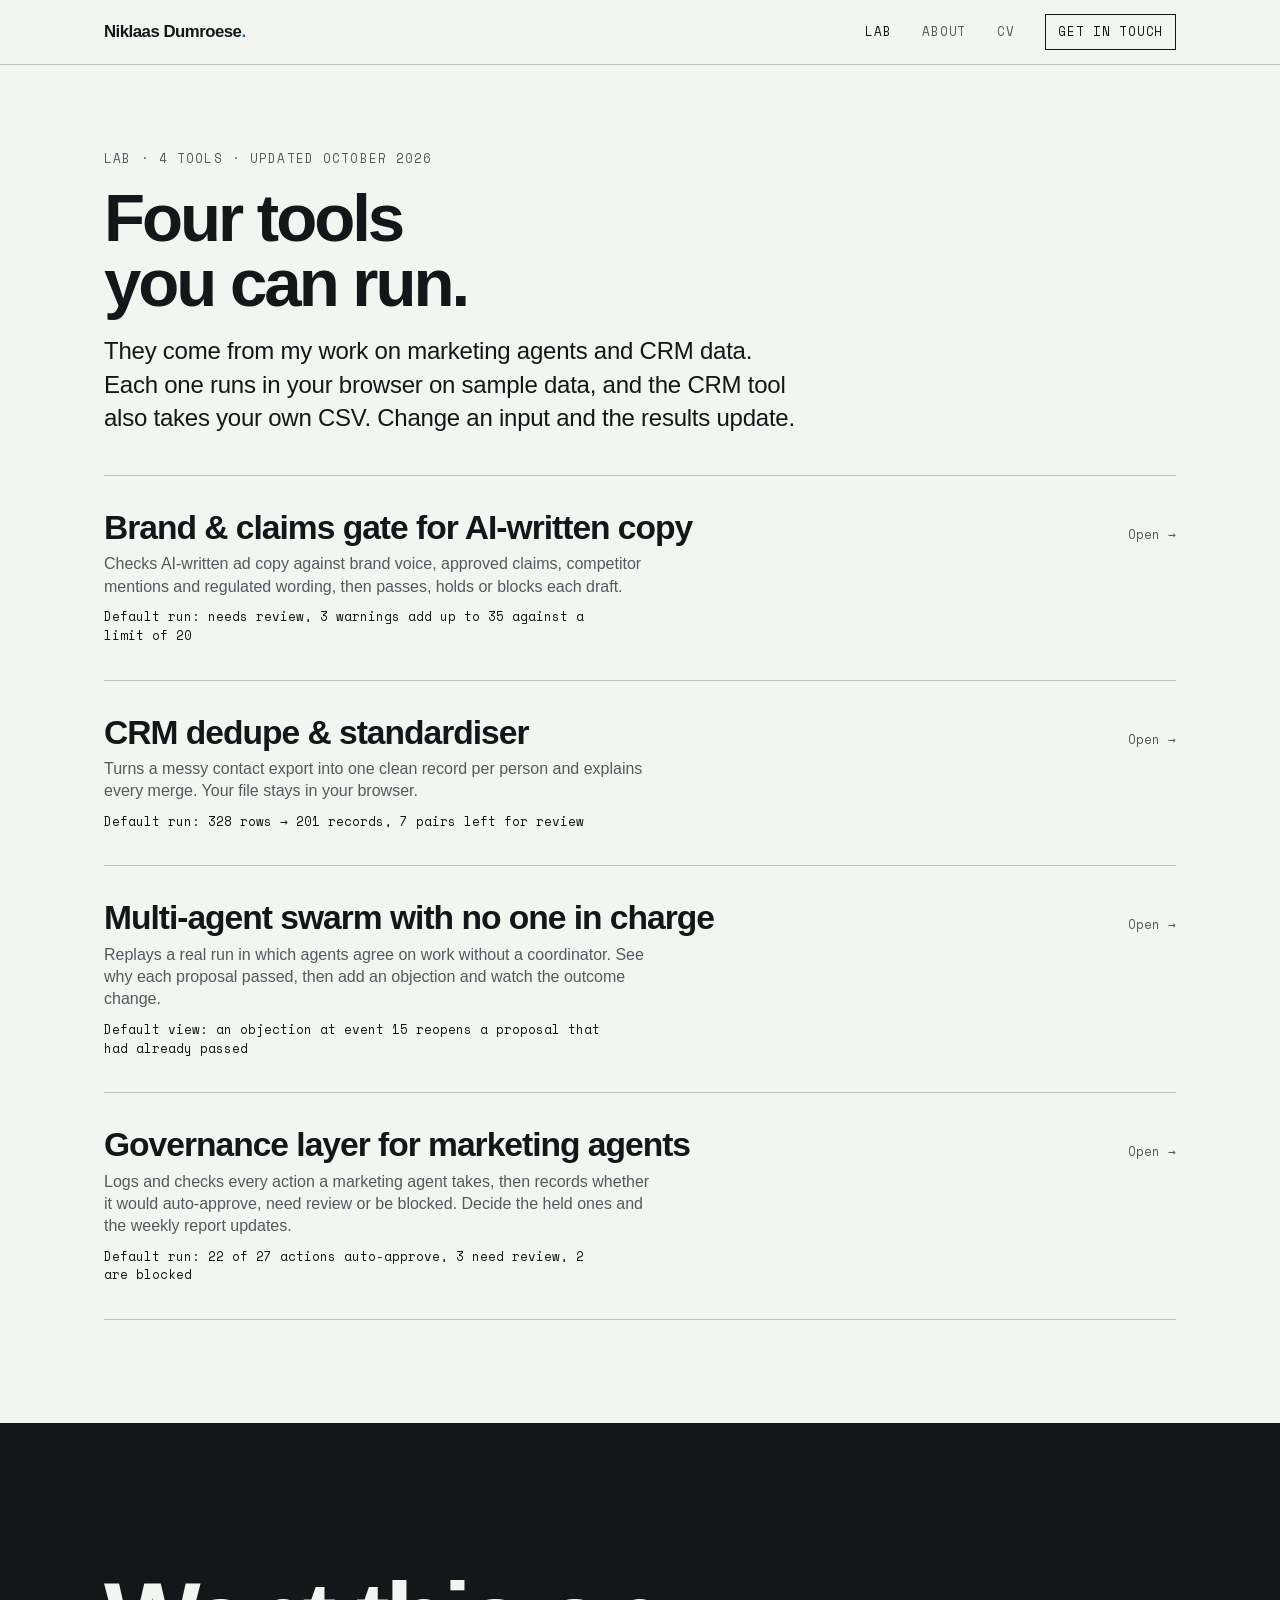
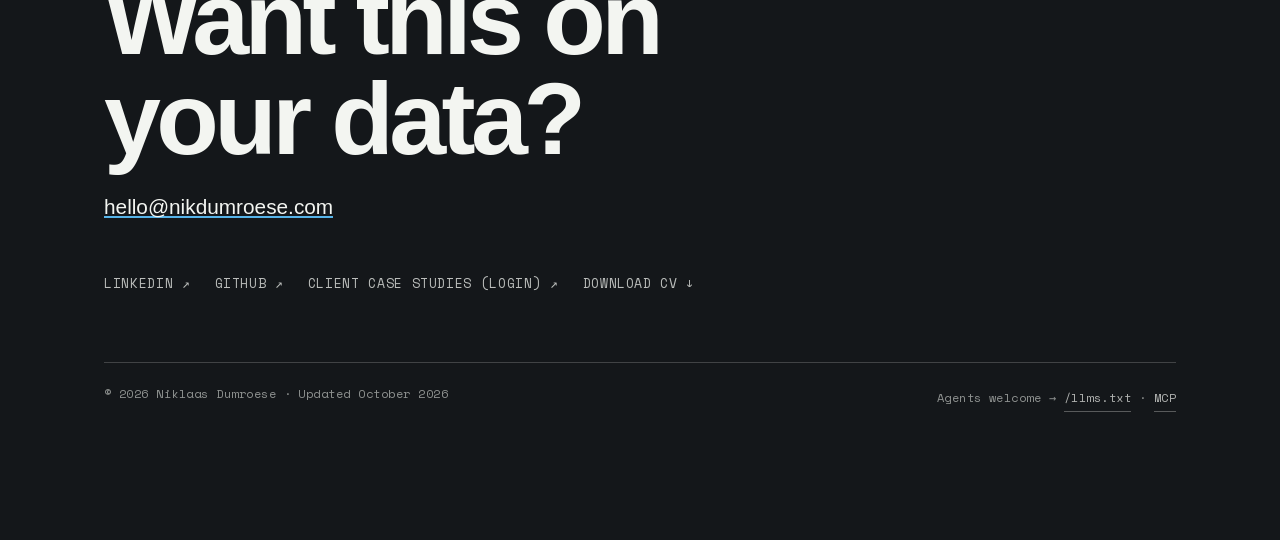
==== commit d98fca10: "Lab: list only the four tools tied to my own projects Unlink MMM, geo-lift and lead scorer from home" ====
--- a/lab/index.html
+++ b/lab/index.html
@@ -5,7 +5,7 @@
 <meta charset="utf-8" />
 <meta name="viewport" content="width=device-width, initial-scale=1" />
 <title>Lab — Nik Dumroese</title>
-<meta name="description" content="Seven working AI and marketing-science tools you can run in the browser: media mix modelling, geo-lift testing, lead scoring, copy governance, CRM dedupe, a multi-agent swarm replay and an agent governance ledger." />
+<meta name="description" content="Four working tools you can run in the browser: a claims gate for AI-written copy, CRM dedupe, a multi-agent swarm replay and an agent governance ledger." />
 <link rel="canonical" href="https://nikdumroese.com/lab/" />
 <meta name="robots" content="index, follow" />
 <meta name="author" content="Niklaas Dumroese" />
@@ -15,7 +15,7 @@
 <meta property="og:type" content="website" />
 <meta property="og:url" content="https://nikdumroese.com/lab/" />
 <meta property="og:title" content="Lab — Nik Dumroese" />
-<meta property="og:description" content="Seven working AI and marketing-science tools you can run in the browser: media mix modelling, geo-lift testing, lead scoring, copy governance, CRM dedupe, a multi-agent swarm replay and an agent governance ledger." />
+<meta property="og:description" content="Four working tools you can run in the browser: a claims gate for AI-written copy, CRM dedupe, a multi-agent swarm replay and an agent governance ledger." />
 <meta property="og:image" content="https://nikdumroese.com/assets/og.png" />
 <meta name="twitter:card" content="summary_large_image" />
 <link rel="preload" href="../assets/fonts/space-mono-400-latin.woff2" as="font" type="font/woff2" crossorigin />
@@ -41,36 +41,12 @@
 
 <main id="main">
   <section class="lab-head wrap">
-    <p class="kicker">Lab · 7 tools · updated October 2026</p>
-    <h1>Seven tools you can run.</h1>
-    <p class="lead">They come from my work on AI agents and marketing measurement. Each one runs in your browser on sample data, and three also take your own CSV. Change an input and the results update.</p>
+    <p class="kicker">Lab · 4 tools · updated October 2026</p>
+    <h1>Four tools you can run.</h1>
+    <p class="lead">They come from my work on marketing agents and CRM data. Each one runs in your browser on sample data, and the CRM tool also takes your own CSV. Change an input and the results update.</p>
   </section>
   <section class="lab wrap">
     <div class="index">
-      <a class="row" href="mmm/">
-        <span>
-          <span class="row__title">Media mix model &amp; budget optimizer</span>
-          <span class="row__desc">Fits a media mix model to two years of weekly spend and revenue, then moves budget to the channels where the next euro earns most.</span>
-        <span class="row__result">Default run: shift €12k/wk toward Paid Social, +€6.0k revenue/wk</span>
-        </span>
-        <span class="row__side"><span class="row__go">Open →</span></span>
-      </a>
-      <a class="row" href="geo-lift/">
-        <span>
-          <span class="row__title">Geo-lift incrementality test</span>
-          <span class="row__desc">Tests whether a campaign caused its sales lift by comparing test cities with a control built from the rest. It also sizes the test before you run it.</span>
-        <span class="row__result">Default run: +8.9% lift (90% interval +1.7% to +15.4%), iROAS 1.67×</span>
-        </span>
-        <span class="row__side"><span class="row__go">Open →</span></span>
-      </a>
-      <a class="row" href="lead-scorer/">
-        <span>
-          <span class="row__title">Lead scorer with product-usage signals</span>
-          <span class="row__desc">Ranks accounts on fit and product usage, shows the rule behind every point, and lets real conversions re-weight the model.</span>
-        <span class="row__result">Default run: 10 of 50 accounts clear Tier A; learned weights lift AUC 0.72 → 0.77</span>
-        </span>
-        <span class="row__side"><span class="row__go">Open →</span></span>
-      </a>
       <a class="row" href="claims-check/">
         <span>
           <span class="row__title">Brand &amp; claims gate for AI-written copy</span>
